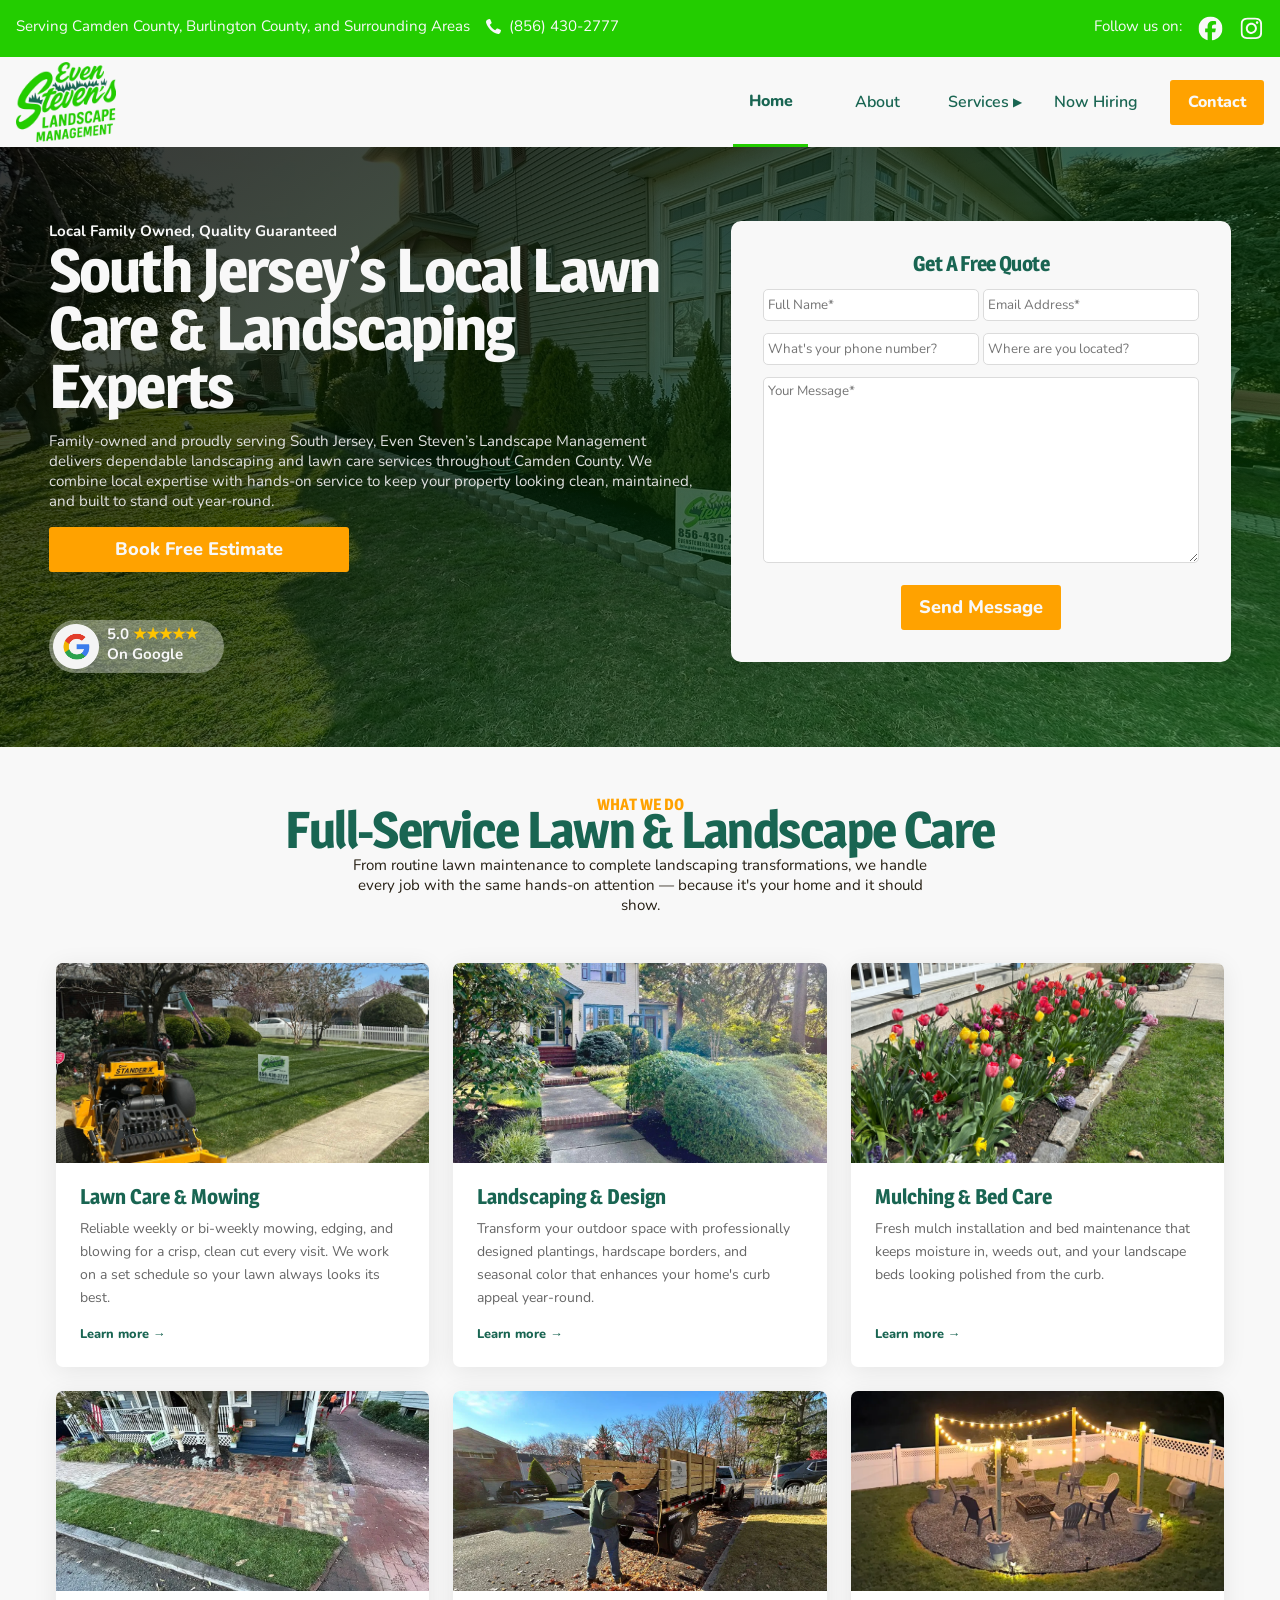
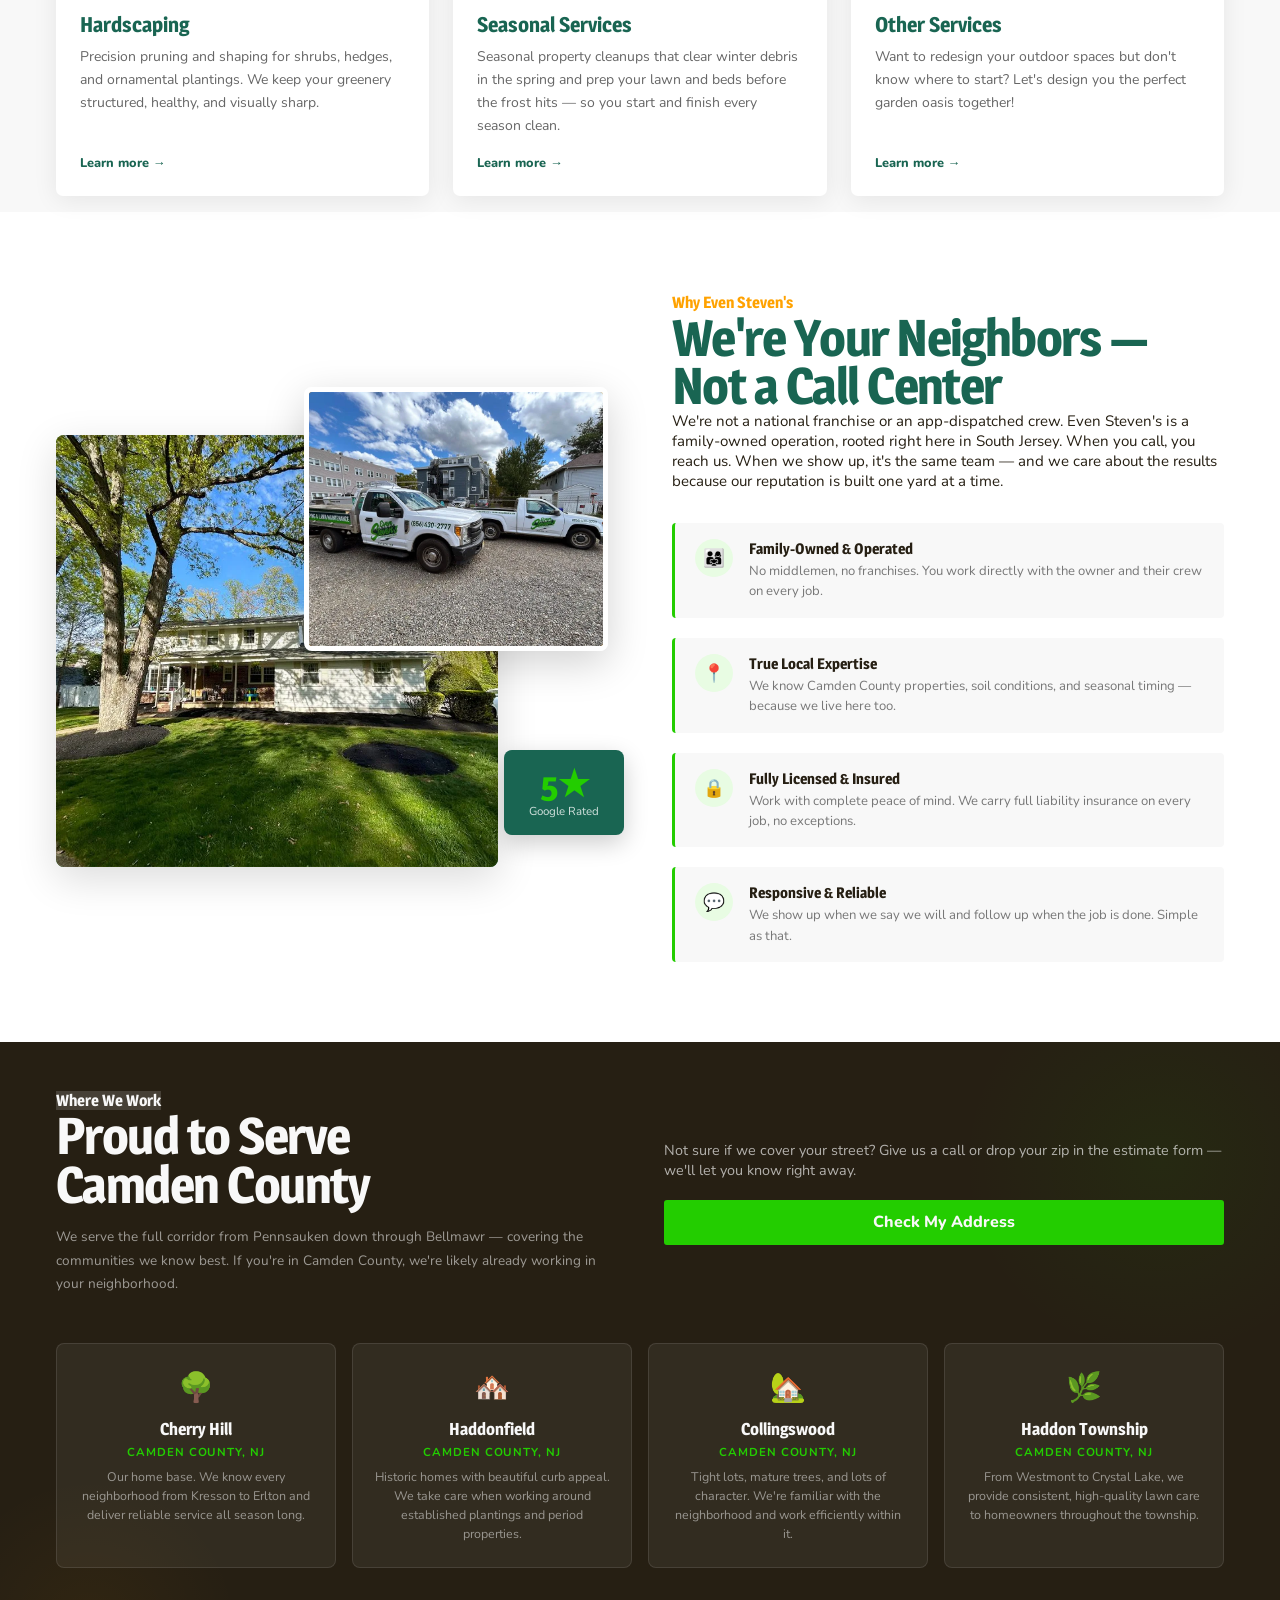
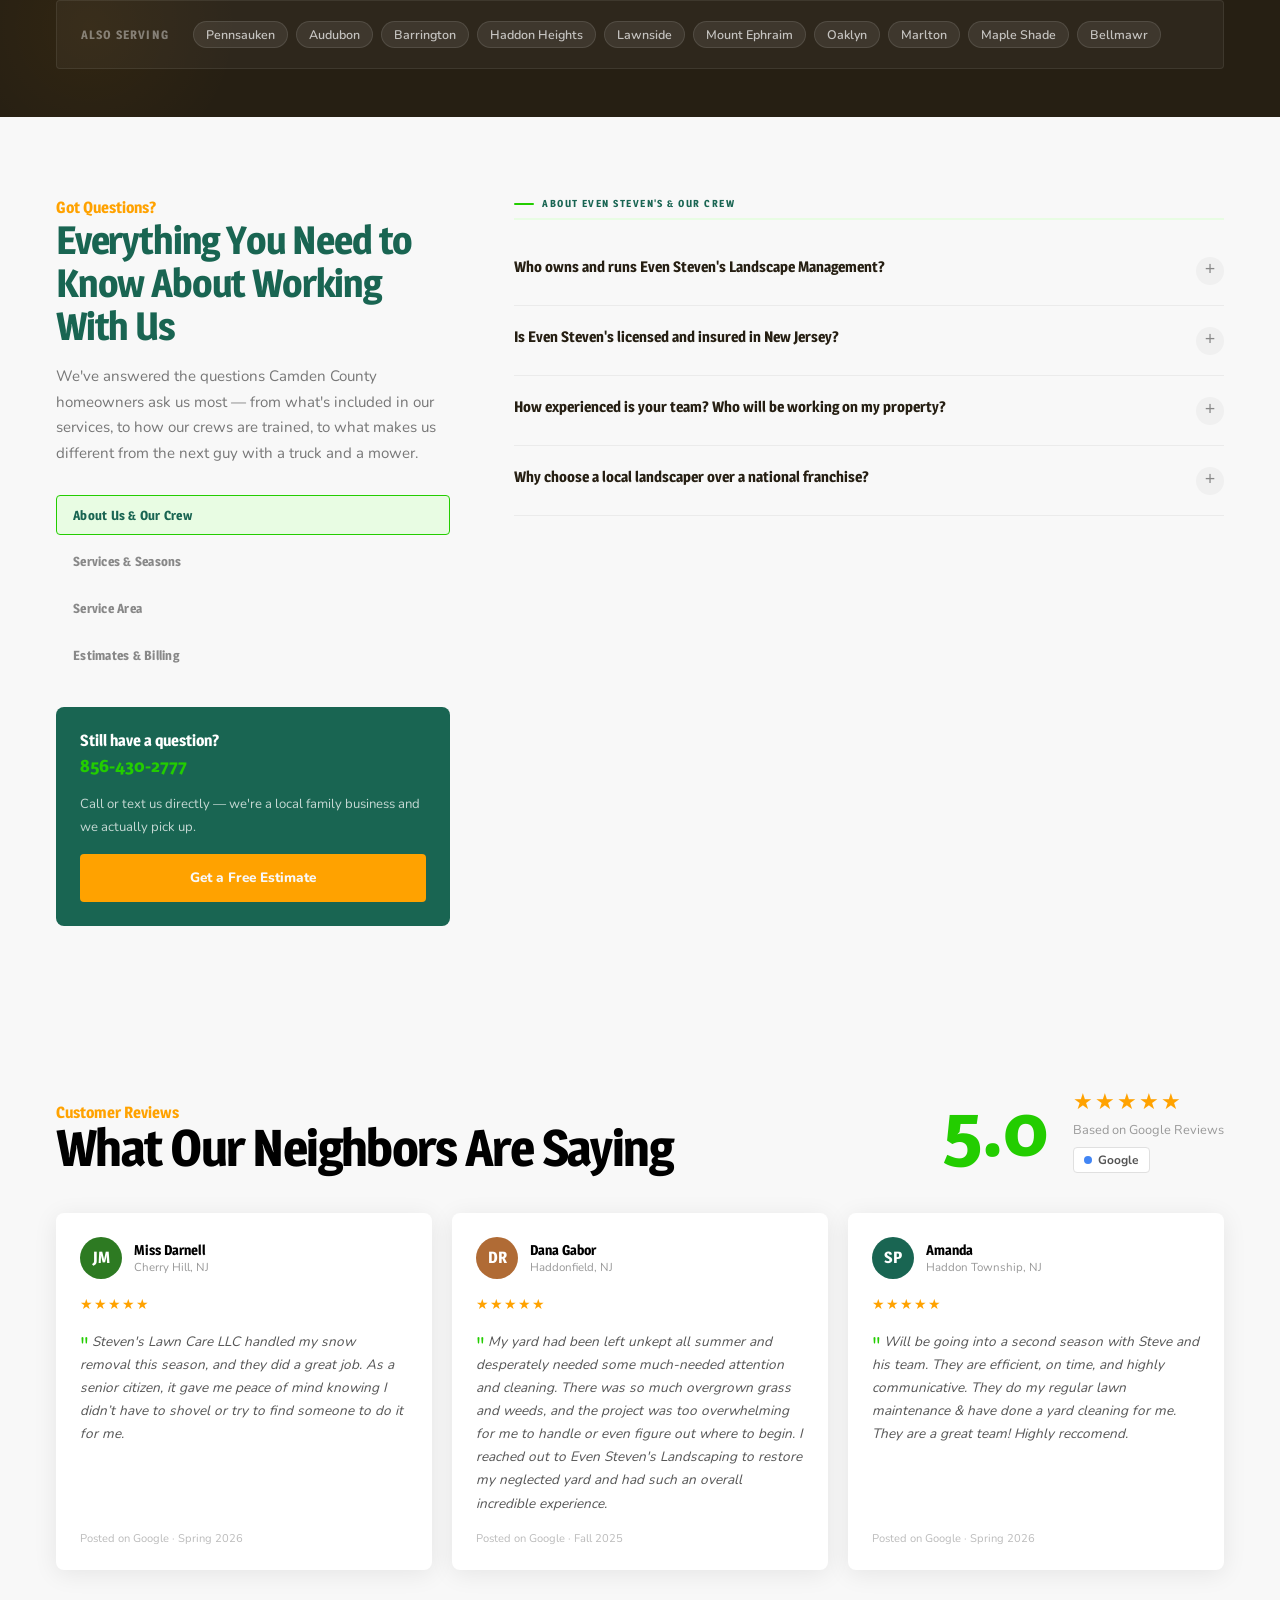
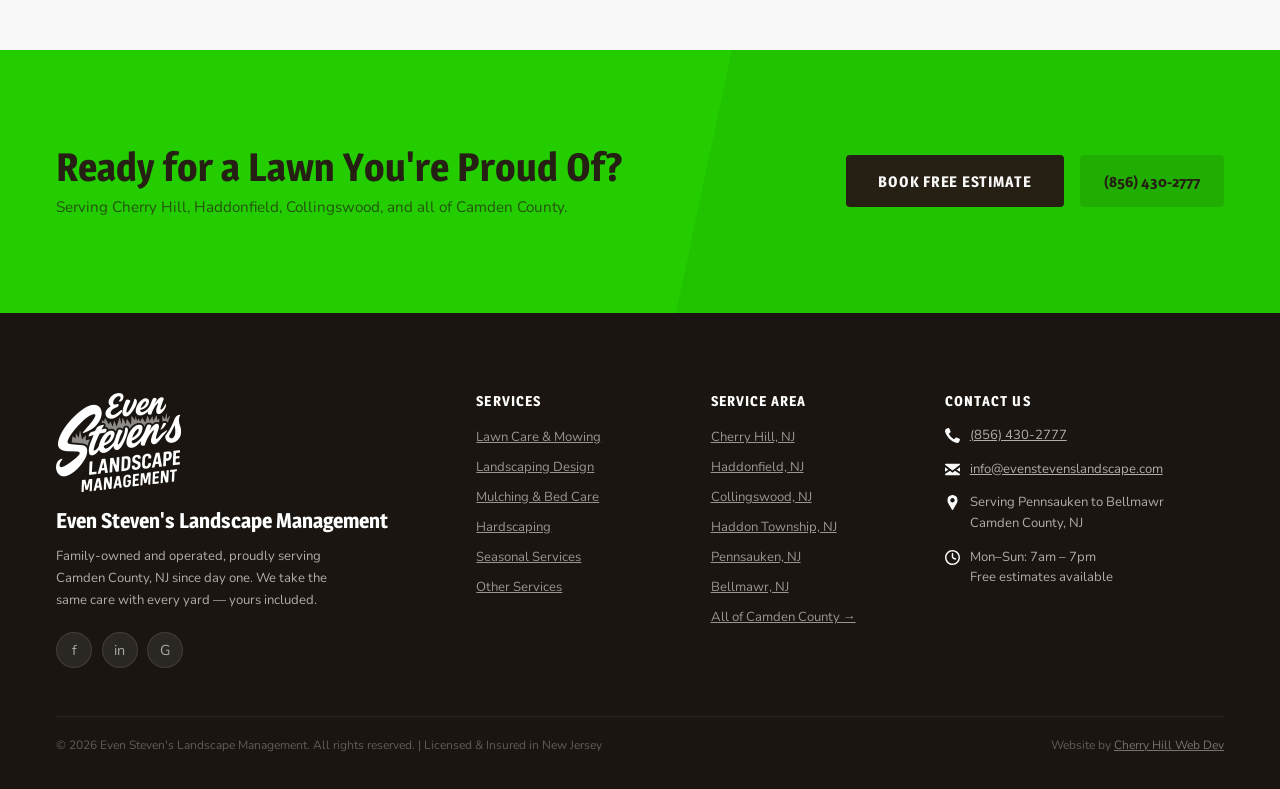
==== index.html @ 78a3c965 "first commit" ====
<!DOCTYPE html>
<html lang="en">
<head>
    <meta charset="UTF-8">
    <meta name="viewport" content="width=device-width, initial-scale=1.0">
    <meta name="description" content="">
    <meta name="keywords" content="">
    <meta name="robots" content="index, follow">
    <link rel="preload" href="/fonts/Magra-Bold.woff2" as="font" type="font/woff2" crossorigin="anonymous">
    <link rel="preload" href="/fonts/Nunito-VariableFont_wght.woff2" as="font" type="font/woff2" crossorigin="anonymous">
    <link rel="stylesheet" href="/css/main.css">
    <link rel="stylesheet" href="/css/local.css">
    <link rel="icon" type="image/svg+xml" href="">
    <link rel="canonical" href="">

    <link rel="preload"
      as="image"
      href="/img/index/hero-img.webp"
      imagesrcset="/img/index/hero-img-330.webp 550w, /img/index/hero-img.webp 1000w"
      imagesizes="(max-width: 550px) 550px, 1000px"
      fetchpriority="high">

    <meta property="og:title" content="">
    <meta property="og:description" content="">
    <meta property="og:image" content="">
    <meta property="og:url" content="">
    <meta property="og:type" content="website">
    <meta property="og:site_name" content="">

    <title></title>
</head>
    <body>
        <header>
            <div class="header-top flex between">
                <div class="flex gap-1rm">
                    <p class="white-font">Serving Camden County, Burlington County, and Surrounding Areas</p>    
                    <a href="tel:856-430-2777" style="text-decoration: none;"><p class="white-font header-top-phn-holder"><span class='img-wrapper header-top-phn'><img class="header-top-phn" src="/img/icons/phone.svg"></span>(856) 430-2777 </p></a>
                </div>
                
                <div class="socials-holder flex center-justify gap-1rm">
                    <p class="white-font">Follow us on:</p>
                    <div class="img-wrapper header-soc-icon">
                        <a><img src="/img/icons/facebook.svg"></a>
                    </div>
                    <div class="img-wrapper header-soc-icon">
                        <a><img src="/img/icons/instagram.svg"></a>
                    </div>
                </div>
            </div>
            <div class="header">
                <div class="header-left">
                    <div class="img-wrapper logo">
                        <a href="/index.html"><img src="/img/even-stevens-logo-color.webp" alt="Even Steven's Landscape Management Logo" height="" width=""></a>
                    </div>
                </div>
                <div class="header-right flex gap-1rm">
                    <nav class="flex between">
                        <a href="/index.html" class="link large selected" title="Main page">Home</a>
                        <a href="/about.html" class="link large">About</a>
                        <div class="dropdown">
                            <a class="link large">Services</a>
                            <ul class="dropdown-menu">
                                <li><a href="/services/south-jersey-lawncare-mowing.html">Lawn Care & Mowing</a></li>
                                <li><a href="/services/south-jersey-landscaping.html">Landscaping & Design</a></li>
                                <li><a href="/services/south-jersey-mulching.html">Mulching & Bed Care</a></li>
                                <li><a href="/services/south-jersey-hardscaping.html">Hardscaping</a></li>
                                <li><a href="/services/south-jersey-seasonal.html">Seasonal Services</a></li>
                                <li><a href="/services/south-jersey-other-landscaping-services.html">Other Services</a></li>
                            </ul>
                        </div>
                        <a href="/hiring.html" class="link large">Now Hiring</a>
                        <a href="/contact.html" class="header-contact auto-margin large"><span class="h-con-text">Contact</span></a>
                        <button class="hamburger" aria-label="Menu" aria-expanded="false" aria-controls="main-navigation">
                            <span class="hamburger-line"></span>
                            <span class="hamburger-line"></span>
                            <span class="hamburger-line"></span>
                        </button>
                        <div class="mobile-nav">
                            <nav>
                                <ul>
                                    <li>
                                        <a href="/index.html">Home</a>
                                    </li>
                                    <li>
                                        <a href="/about.html">About</a>
                                    </li>
                                    <li class="mobile-dropdown-link">
                                        <a class="mobile-link dropdown-click">Services ▼</a>
                                        <span class="mobile-dropdown">
                                            <ul>
                                                <li>
                                                    <a href="/services/south-jersey-lawncare-mowing.html" class="dropdown-link">Lawn Care & Mowing</a>
                                                </li>
                                                <li>
                                                    <a href="/services/south-jersey-landscaping.html"  class="dropdown-link">Landscaping & Design</a>
                                                </li>
                                                <li>
                                                    <a href="/services/south-jersey-mulching.html"  class="dropdown-link">Mulching & Bed Care</a>
                                                </li>
                                                <li>
                                                    <a href="/services/south-jersey-hardscaping.html"  class="dropdown-link">Hardscaping</a>
                                                </li>
                                                <li>
                                                    <a href="/services/south-jersey-seasonal.html"  class="dropdown-link">Seasonal Services</a>
                                                </li>
                                                <li>
                                                    <a href="/services/south-jersey-other-landscaping-services.html"  class="dropdown-link">Other Services</a>
                                                </li>
                                            </ul>
                                        </span>
                                    </li>
                                    <li>
                                        <a href="/hiring.html">Now Hiring</a>
                                    </li>
                                    <li>
                                        <a href="/contact.html">Contact</a>
                                    </li>
                                </ul>
                            </nav>
                        </div>
                    </nav>
                </div>
            </div>
        </header>
        <main>
            <section>
                <div class="hero">
                    <div class="hero-bg img-wrapper">
                        <picture>
                            <img src="/img/index/IMG_9871.JPEG">
                        </picture>
                    </div>
                    <div class="hero-container grid">
                        <div style="max-width: 650px;">
                            <p class="white-font bold">
                                Local Family Owned, Quality Guaranteed
                            </p>
                            <h1 class="heading hero-heading white-font">
                                South Jersey’s Local Lawn Care & Landscaping Experts
                            </h1>
                            <p class="mg-font mt-md">
                                Family-owned and proudly serving South Jersey, Even Steven’s Landscape Management delivers dependable landscaping and lawn care services throughout Camden County. We combine local expertise with hands-on service to keep your property looking clean, maintained, and built to stand out year-round.
                            </p>
                            <a href="contact.html" class="header-contact med-scale mt-md" style="max-width: 300px;"><span class="h-con-text">Book Free Estimate</span></a>
                            <div class="google-chip grid">
                                <div class="g-chip-img img-wrapper">
                                    <img src="/img/icons/google.png">
                                </div>
                                <div class="g-chip-text">
                                    
                                    <p class="white-font bold">5.0 <span style="color:rgb(255, 196, 0)"> ★★★★★</span></p>
                                    <p class="white-font bold">On Google</p>
                                </div>
                            </div>
                        </div>
                        <div class="hero-right">
                            <div class="contact-form-container" id="contact">
                                <div class="contact-container">
                                    <div class="email-form" id="email-form">
                                        <p class="heading heading-small centered green-font mb-md">Get A Free Quote</p>
                                        <form action="https://formsubmit.co/matt@cherryhillwebdev.com" method="POST">
                                            <div class="form-group">
                                                <div class="form-row">
                                                    <input type="hidden" name="_subject" id="_subject" value="" />
                                                    <input type="text" name="name" id="name" placeholder="Full Name*" required>
                                                    <input type="email" name="email" id="email" placeholder="Email Address*" required>
                                                    <input type="text" name="phone-number" id="phone-number" placeholder="What's your phone number?">
                                                    <input type="text" name="location" id="location" placeholder="Where are you located?">  
                                                </div>
                                                
                                                <div class="email-body">
                                                    <textarea placeholder="Your Message*" name="message" rows="10" required></textarea>
                                                </div>
                                            </div>
                                            <button class="submit-btn header-contact auto-margin med-scale mt-md" type="submit" onclick="submitEmail()"><span class="h-con-text">Send Message</span></button>
                                        </form>
                                    </div>
                                </div>
                            </div>
                        </div>
                    </div>
                </div>    
            </section>
            <section class="services-section" id="services">
                <div class="content-container">
                <div class="section-header centered">
                    <span class="section-label">WHAT WE DO</span>
                    <h2 class="heading centered green-font">Full-Service Lawn &amp; Landscape Care</h2>
                    <div class="leaf-divider centered"></div>
                    <p class="section-body auto-margin dg-font" style="max-width:580px;">
                    From routine lawn maintenance to complete landscaping transformations,
                    we handle every job with the same hands-on attention — because it's your home and it should show.
                    </p>
                </div>

                <div class="services-grid">

                    <div class="service-card">
                    <div class="service-card-img img-wrapper">
                        <img src="/img/index/service-cards/mowing.JPEG">
                    </div>
                    <div class="service-card-body">
                        <h3 class="green-font">Lawn Care &amp; Mowing</h3>
                        <p>Reliable weekly or bi-weekly mowing, edging, and blowing for a crisp, clean cut every visit. We work on a set schedule so your lawn always looks its best.</p>
                        <a style="text-decoration: none;" href="/services/south-jersey-lawncare-mowing.html"><span class="svc-learn green-font">Learn more →</span></a>
                    </div>
                    </div>

                    <div class="service-card">
                    <div class="service-card-img img-wrapper">
                        <img src='/img/index/service-cards/design.webp'>
                    </div>
                    <div class="service-card-body">
                        <h3 class="green-font">Landscaping &amp; Design</h3>
                        <p>Transform your outdoor space with professionally designed plantings, hardscape borders, and seasonal color that enhances your home's curb appeal year-round.</p>
                        <span class="svc-learn green-font">Learn more →</span>
                    </div>
                    </div>

                    <div class="service-card">
                    <div class="service-card-img img-wrapper">
                        <img src='/img/index/service-cards/mulch.JPEG'>
                    </div>
                    <div class="service-card-body">
                        <h3 class="green-font">Mulching &amp; Bed Care</h3>
                        <p>Fresh mulch installation and bed maintenance that keeps moisture in, weeds out, and your landscape beds looking polished from the curb.</p>
                        <span class="svc-learn green-font">Learn more →</span>
                    </div>
                    </div>

                    <div class="service-card">
                    <div class="service-card-img img-wrapper">
                        <img src='/img/index/service-cards/hardscaping.webp'>
                    </div>
                    <div class="service-card-body">
                        <h3 class="green-font">Hardscaping</h3>
                        <p>Precision pruning and shaping for shrubs, hedges, and ornamental plantings. We keep your greenery structured, healthy, and visually sharp.</p>
                        <span class="svc-learn green-font">Learn more →</span>
                    </div>
                    </div>

                    <div class="service-card">
                    <div class="service-card-img img-wrapper">
                        <img src='/img/index/service-cards/seasonal.webp'>
                    </div>
                    <div class="service-card-body">
                        <h3 class="green-font">Seasonal Services</h3>
                        <p>Seasonal property cleanups that clear winter debris in the spring and prep your lawn and beds before the frost hits — so you start and finish every season clean.</p>
                        <span class="svc-learn green-font">Learn more →</span>
                    </div>
                    </div>

                    <div class="service-card">
                    <div class="service-card-img img-wrapper">
                        <img src='/img/index/service-cards/other.webp'>
                    </div>
                    <div class="service-card-body">
                        <h3 class="green-font">Other Services</h3>
                        <p>Want to redesign your outdoor spaces but don't know where to start? Let's design you the perfect garden oasis together!</p>
                        <span class="svc-learn green-font">Learn more →</span>
                    </div>
                    </div>

                </div>
                </div>
            </section>
            <section class="why-section" id="why-us">
                <div class="content-container">
                <div class="why-grid">

                    <!-- Image stack -->
                    <div class="why-img-stack">
                    <div class="why-img-main img-wrapper">
                        <img src="/img/index/why-2.webp">
                    </div>
                    <div class="why-img-accent img-wrapper">
                        <img src="/img/index/why-1.webp">
                    </div>
                    <div class="why-badge">
                        <div class="badge-num">5★</div>
                        <div class="badge-label">Google Rated</div>
                    </div>
                    </div>

                    <!-- Text -->
                    <div class="why-right">
                    <span class="section-label">Why Even Steven's</span>
                    <h2 class="heading green-font">We're Your Neighbors —<br/>Not a Call Center</h2>
                    <div class="leaf-divider"></div>
                    <p class="section-body dg-font">
                        We're not a national franchise or an app-dispatched crew. Even Steven's is a
                        family-owned operation, rooted right here in South Jersey. When you call, you reach
                        us. When we show up, it's the same team — and we care about the results because
                        our reputation is built one yard at a time.
                    </p>

                    <div class="why-pillars">
                        <div class="why-pillar">
                        <div class="why-pillar-icon">👨‍👩‍👧</div>
                        <div class="why-pillar-text">
                            <h4>Family-Owned &amp; Operated</h4>
                            <p>No middlemen, no franchises. You work directly with the owner and their crew on every job.</p>
                        </div>
                        </div>
                        <div class="why-pillar">
                        <div class="why-pillar-icon">📍</div>
                        <div class="why-pillar-text">
                            <h4>True Local Expertise</h4>
                            <p>We know Camden County properties, soil conditions, and seasonal timing — because we live here too.</p>
                        </div>
                        </div>
                        <div class="why-pillar">
                        <div class="why-pillar-icon">🔒</div>
                        <div class="why-pillar-text">
                            <h4>Fully Licensed &amp; Insured</h4>
                            <p>Work with complete peace of mind. We carry full liability insurance on every job, no exceptions.</p>
                        </div>
                        </div>
                        <div class="why-pillar">
                        <div class="why-pillar-icon">💬</div>
                        <div class="why-pillar-text">
                            <h4>Responsive &amp; Reliable</h4>
                            <p>We show up when we say we will and follow up when the job is done. Simple as that.</p>
                        </div>
                        </div>
                    </div>
                    </div>

                </div>
                </div>
            </section>
            <section class="area-section" id="areas">
                <div class="content-container area-inner">

                <div class="area-intro">
                    <div>
                    <span class="section-label light">Where We Work</span>
                    <h2 class="heading white-font">Proud to Serve<br />Camden County</h2>
                    <div class="leaf-divider"></div>
                    <p class="area-tagline">
                        We serve the full corridor from Pennsauken down through Bellmawr — covering
                        the communities we know best. If you're in Camden County, we're likely already
                        working in your neighborhood.
                    </p>
                    </div>
                    <div class="area-cta-blurb">
                    <p>Not sure if we cover your street? Give us a call or drop your zip in the estimate form — we'll let you know right away.</p>
                    <a href="/contact.html" class="header-contact green"><span class="h-con-text">Check My Address</span></a>
                    </div>
                </div>

                <!-- 4 target towns -->
                <div class="towns-featured">

                    <div class="town-card">
                    <div class="town-icon">🌳</div>
                    <div class="town-name">Cherry Hill</div>
                    <div class="town-county">Camden County, NJ</div>
                    <p class="town-desc">Our home base. We know every neighborhood from Kresson to Erlton and deliver reliable service all season long.</p>
                    </div>

                    <div class="town-card">
                    <div class="town-icon">🏘️</div>
                    <div class="town-name">Haddonfield</div>
                    <div class="town-county">Camden County, NJ</div>
                    <p class="town-desc">Historic homes with beautiful curb appeal. We take care when working around established plantings and period properties.</p>
                    </div>

                    <div class="town-card">
                    <div class="town-icon">🏡</div>
                    <div class="town-name">Collingswood</div>
                    <div class="town-county">Camden County, NJ</div>
                    <p class="town-desc">Tight lots, mature trees, and lots of character. We're familiar with the neighborhood and work efficiently within it.</p>
                    </div>

                    <div class="town-card">
                    <div class="town-icon">🌿</div>
                    <div class="town-name">Haddon Township</div>
                    <div class="town-county">Camden County, NJ</div>
                    <p class="town-desc">From Westmont to Crystal Lake, we provide consistent, high-quality lawn care to homeowners throughout the township.</p>
                    </div>

                </div>

                <!-- Also serve -->
                <div class="area-also">
                    <span class="also-label">Also Serving</span>
                    <div class="also-towns">
                    <span class="also-tag">Pennsauken</span>
                    <span class="also-tag">Audubon</span>
                    <span class="also-tag">Barrington</span>
                    <span class="also-tag">Haddon Heights</span>
                    <span class="also-tag">Lawnside</span>
                    <span class="also-tag">Mount Ephraim</span>
                    <span class="also-tag">Oaklyn</span>
                    <span class="also-tag">Marlton</span>
                    <span class="also-tag">Maple Shade</span>
                    <span class="also-tag">Bellmawr</span>
                    </div>
                </div>

                </div>
            </section>
            <section class="faq-section" id="faq">
                <div class="content-container">
                    <div class="faq-layout">
                
                    <!-- ── LEFT SIDEBAR ── -->
                    <div class="faq-sidebar">
                        <span class="section-label">Got Questions?</span>
                        <h2 class="heading heading-medium green-font">Everything You Need to Know About Working With Us</h2>
                        <div class="leaf-divider"></div>
                        <p>
                        We've answered the questions Camden County homeowners ask us most —
                        from what's included in our services, to how our crews are trained, to
                        what makes us different from the next guy with a truck and a mower.
                        </p>
                
                        <!-- Category tabs -->
                        <div class="faq-tabs" role="tablist">
                        <button class="faq-tab active" data-group="about" role="tab" aria-selected="true">
                            About Us &amp; Our Crew
                        </button>
                        <button class="faq-tab" data-group="services" role="tab" aria-selected="false">
                            Services &amp; Seasons
                        </button>
                        <button class="faq-tab" data-group="area" role="tab" aria-selected="false">
                            Service Area
                        </button>
                        <button class="faq-tab" data-group="billing" role="tab" aria-selected="false">
                            Estimates &amp; Billing
                        </button>
                        </div>
                
                        <!-- Sidebar contact card -->
                        <div class="faq-cta-card">
                        <div class="faq-cta-name">Still have a question?</div>
                        <a class="faq-cta-phone" href="tel:8564302777">856-430-2777</a>
                        <p>Call or text us directly — we're a local family business and we actually pick up.</p>
                        <a href="/contact.html" class="cta-btn">Get a Free Estimate</a>
                        </div>
                    </div>
                
                    <!-- ── RIGHT ACCORDION PANELS ── -->
                    <div class="faq-panels">
                
                        <!-- GROUP: About Us -->
                        <div class="faq-group active" id="faq-about">
                        <div class="faq-group-title">About Even Steven's &amp; Our Crew</div>
                
                        <div class="faq-item">
                            <button class="faq-question">
                            Who owns and runs Even Steven's Landscape Management?
                            <span class="faq-toggle">+</span>
                            </button>
                            <div class="faq-answer">
                            <div class="faq-answer-inner">
                                Even Steven's is a <strong>family-owned and operated business</strong> based right here in South Jersey. 
                                The owner is hands-on and personally involved in the work — you're not dealing with a franchise 
                                or a corporate dispatch center. When you hire us, you're working directly with the people who 
                                built this business from the ground up and who stand behind every job we complete.
                                <div class="faq-callout">🏡 We live in Camden County. We're not just passing through — these are our neighborhoods too.</div>
                            </div>
                            </div>
                        </div>
                
                        <div class="faq-item">
                            <button class="faq-question">
                            Is Even Steven's licensed and insured in New Jersey?
                            <span class="faq-toggle">+</span>
                            </button>
                            <div class="faq-answer">
                            <div class="faq-answer-inner">
                                Yes — we are <strong>fully licensed and carry liability insurance</strong> on every job we perform. 
                                This protects you, your property, and our crew. Before hiring any landscaping company in NJ, 
                                always ask for proof of insurance. We're happy to provide ours before work begins, no questions asked.
                                <div class="faq-callout">✅ Licensed &amp; insured in New Jersey. Proof available on request.</div>
                            </div>
                            </div>
                        </div>
                
                        <div class="faq-item">
                            <button class="faq-question">
                            How experienced is your team? Who will be working on my property?
                            <span class="faq-toggle">+</span>
                            </button>
                            <div class="faq-answer">
                            <div class="faq-answer-inner">
                                Our crew has years of hands-on experience with residential landscaping and lawn care across 
                                Camden County. We don't rotate random workers through your property — you'll see familiar faces 
                                on a consistent schedule. Our team is trained in proper mowing techniques, safe pruning practices, 
                                and careful mulch and planting installation. <strong>We treat your property the way we'd want 
                                someone treating ours.</strong>
                            </div>
                            </div>
                        </div>
                
                        <div class="faq-item">
                            <button class="faq-question">
                            Why choose a local landscaper over a national franchise?
                            <span class="faq-toggle">+</span>
                            </button>
                            <div class="faq-answer">
                            <div class="faq-answer-inner">
                                Local landscapers know the soil, the climate patterns, and the specific conditions of South Jersey 
                                properties in ways that national operators simply don't. We know which grasses thrive in Camden County, 
                                when your spring cleanup window actually opens (not what a corporate calendar says), and how to 
                                work with mature trees and tight lot layouts common to towns like Haddonfield, Collingswood, 
                                and Cherry Hill. Plus — if something isn't right, you call us directly. No 1-800 number, no ticket system.
                            </div>
                            </div>
                        </div>
                
                        </div><!-- /about -->
                
                
                        <!-- GROUP: Services -->
                        <div class="faq-group" id="faq-services">
                        <div class="faq-group-title">Services &amp; Seasonal Schedule</div>
                
                        <div class="faq-item">
                            <button class="faq-question">
                            What lawn and landscaping services does Even Steven's provide?
                            <span class="faq-toggle">+</span>
                            </button>
                            <div class="faq-answer">
                            <div class="faq-answer-inner">
                                We offer a full range of residential lawn care and landscaping services, including:
                                <br/><br/>
                                <strong>Routine Maintenance:</strong> Lawn mowing &amp; edging, shrub and hedge trimming, 
                                lawn aeration, and overseeding.<br/><br/>
                                <strong>Seasonal Services:</strong> Spring cleanup, fall cleanup, leaf removal, 
                                and mulch application and bed care.<br/><br/>
                                <strong>Landscaping:</strong> New planting, landscape bed installation and renovation, 
                                and property-wide design consultations.<br/><br/>
                                <strong>Additional Services:</strong> Gutter cleaning and other property maintenance tasks.
                                <div class="faq-callout">💬 Not sure what you need? We'll walk your property and recommend the right combination of services for free.</div>
                            </div>
                            </div>
                        </div>
                
                        <div class="faq-item">
                            <button class="faq-question">
                            When does lawn mowing season start and end in South Jersey?
                            <span class="faq-toggle">+</span>
                            </button>
                            <div class="faq-answer">
                            <div class="faq-answer-inner">
                                In South Jersey, <strong>lawn mowing typically runs from late March through late October</strong> — 
                                though the exact start depends on when your grass breaks dormancy that year. We monitor conditions 
                                locally rather than following a fixed calendar date. After mowing season, we continue operating 
                                year-round with fall cleanup, leaf removal, and winter property services so your property stays 
                                maintained through every season.
                            </div>
                            </div>
                        </div>
                
                        <div class="faq-item">
                            <button class="faq-question">
                            What's included in a spring or fall cleanup?
                            <span class="faq-toggle">+</span>
                            </button>
                            <div class="faq-answer">
                            <div class="faq-answer-inner">
                                Our <strong>spring cleanup</strong> typically includes removing winter debris, clearing 
                                dead plant material from beds, edging borders, and preparing your lawn and landscape for 
                                the growing season. Our <strong>fall cleanup</strong> covers leaf removal, cutting back 
                                spent perennials, clearing beds, and getting your property neat and protected before 
                                winter sets in. The exact scope is tailored to your property — we'll assess what's needed 
                                during your free estimate visit.
                            </div>
                            </div>
                        </div>
                
                        <div class="faq-item">
                            <button class="faq-question">
                            Do you offer one-time services or only recurring contracts?
                            <span class="faq-toggle">+</span>
                            </button>
                            <div class="faq-answer">
                            <div class="faq-answer-inner">
                                We offer <strong>both</strong>. Many of our clients are on weekly or bi-weekly recurring 
                                maintenance schedules, but we also take on one-time cleanups, mulch installs, and seasonal 
                                projects. If you're not sure what commitment makes sense for your property, we'll help you 
                                figure that out during your estimate — there's no pressure to sign up for more than you need.
                            </div>
                            </div>
                        </div>
                
                        </div><!-- /services -->
                
                
                        <!-- GROUP: Service Area -->
                        <div class="faq-group" id="faq-area">
                        <div class="faq-group-title">Where We Work in Camden County</div>
                
                        <div class="faq-item">
                            <button class="faq-question">
                            What towns does Even Steven's serve in South Jersey?
                            <span class="faq-toggle">+</span>
                            </button>
                            <div class="faq-answer">
                            <div class="faq-answer-inner">
                                We serve the full residential corridor across <strong>Camden County, NJ</strong> — 
                                from Pennsauken in the north down through Bellmawr in the south. Our most active 
                                service areas include:
                                <br/><br/>
                                <strong>Cherry Hill · Haddonfield · Collingswood · Haddon Township · 
                                Audubon · Barrington · Haddon Heights · Lawnside · Mount Ephraim · 
                                Oaklyn · Stratford · Pennsauken · Bellmawr</strong>
                                <br/><br/>
                                If your town isn't listed, <a href="tel:8564302777">give us a call</a> — 
                                we may still be able to help depending on your location.
                                <div class="faq-callout">📍 Not sure if you're in our range? Text us your zip code at 856-430-2777.</div>
                            </div>
                            </div>
                        </div>
                
                        <div class="faq-item">
                            <button class="faq-question">
                            Do you have experience with the specific property types in Cherry Hill and Haddonfield?
                            <span class="faq-toggle">+</span>
                            </button>
                            <div class="faq-answer">
                            <div class="faq-answer-inner">
                                Yes — and it matters more than most people realize. Cherry Hill properties tend to be 
                                larger suburban lots with established trees and mixed turf conditions. Haddonfield has 
                                many <strong>historic homes with mature plantings, tight streetside landscapes, and 
                                ornamental beds</strong> that require careful, experienced hands. Collingswood and 
                                Haddon Township feature a mix of smaller lots and character homes where precision 
                                edging and clean presentation make a real difference. We've worked extensively across 
                                all of these areas and adjust our approach accordingly.
                            </div>
                            </div>
                        </div>
                
                        <div class="faq-item">
                            <button class="faq-question">
                            Are you familiar with Camden County soil conditions and growing seasons?
                            <span class="faq-toggle">+</span>
                            </button>
                            <div class="faq-answer">
                            <div class="faq-answer-inner">
                                Absolutely. South Jersey sits in <strong>USDA Hardiness Zone 7b</strong>, with sandy, 
                                well-draining soils that are common throughout Camden County. This means specific 
                                fertilization timing, aeration schedules, and overseeding windows that differ from 
                                northern NJ or the Delaware Valley. We work with these conditions every season — 
                                not from a manual, but from experience on actual properties in your area.
                            </div>
                            </div>
                        </div>
                
                        </div><!-- /area -->
                
                
                        <!-- GROUP: Billing -->
                        <div class="faq-group" id="faq-billing">
                        <div class="faq-group-title">Estimates, Pricing &amp; Billing</div>
                
                        <div class="faq-item">
                            <button class="faq-question">
                            How does the free estimate process work?
                            <span class="faq-toggle">+</span>
                            </button>
                            <div class="faq-answer">
                            <div class="faq-answer-inner">
                                Getting an estimate from us is simple and pressure-free. You can <a href="#contact">fill out 
                                the form on this page</a>, call us at <a href="tel:8564302777">856-430-2777</a>, or send 
                                an email to <a href="mailto:info@evenstevenslandscaping.com">info@evenstevenslandscaping.com</a>. 
                                We'll schedule a visit to walk your property, understand exactly what you need, and follow up 
                                with a <strong>written proposal sent to your email</strong> — typically within the same week. 
                                No hard sell, no obligation.
                                <div class="faq-callout">📋 Proposals and service agreements are sent via email. Make sure your address is current when you reach out.</div>
                            </div>
                            </div>
                        </div>
                
                        <div class="faq-item">
                            <button class="faq-question">
                            What payment methods do you accept?
                            <span class="faq-toggle">+</span>
                            </button>
                            <div class="faq-answer">
                            <div class="faq-answer-inner">
                                We accept <strong>credit cards, checks, and electronic payments</strong>. Full payment 
                                details and billing terms are outlined in your service agreement before any work begins, 
                                so there are no surprises. If you have questions about payment options, just ask when 
                                we're putting your proposal together.
                            </div>
                            </div>
                        </div>
                
                        <div class="faq-item">
                            <button class="faq-question">
                            How do I get in touch if I have a question about my invoice or service?
                            <span class="faq-toggle">+</span>
                            </button>
                            <div class="faq-answer">
                            <div class="faq-answer-inner">
                                The fastest way to reach us is by <strong>phone or text at 
                                <a href="tel:8564302777">856-430-2777</a></strong>. You can also email us at 
                                <a href="mailto:info@evenstevenslandscaping.com">info@evenstevenslandscaping.com</a>. 
                                Because we're a small local operation, we're responsive — you're not going into a ticket 
                                queue or waiting on a call center. Most questions get answered same day.
                            </div>
                            </div>
                        </div>
                
                        <div class="faq-item">
                            <button class="faq-question">
                            How can I leave a review or share feedback about your service?
                            <span class="faq-toggle">+</span>
                            </button>
                            <div class="faq-answer">
                            <div class="faq-answer-inner">
                                We genuinely appreciate feedback — it's how a small local business grows. If you've 
                                worked with us and had a great experience, <strong>leaving us a Google review</strong> 
                                is the most helpful thing you can do. It helps other Camden County homeowners find us 
                                and helps us maintain the reputation we've built. If something wasn't right, please 
                                reach out to us directly at <a href="mailto:info@evenstevenslandscaping.com">info@evenstevenslandscaping.com</a> 
                                — we want the chance to make it right.
                            </div>
                            </div>
                        </div>
                
                        </div><!-- /billing -->
                
                    </div><!-- /faq-panels -->
                    </div><!-- /faq-layout -->
                </div><!-- /content-container -->
            </section>
            <section class="reviews-section" id="reviews">
                <div class="content-container">
                <div class="reviews-top">
                    <div>
                    <span class="section-label">Customer Reviews</span>
                    <h2 class="heading">What Our Neighbors Are Saying</h2>
                    <div class="leaf-divider"></div>
                    </div>
                    <div class="review-score-block">
                    <div class="review-big-num">5.0</div>
                    <div>
                        <div class="review-stars">★★★★★</div>
                        <div class="review-count">Based on Google Reviews</div>
                        <div class="review-platform">
                        <div class="g-badge"><span class="g-dot"></span> Google</div>
                        </div>
                    </div>
                    </div>
                </div>

                <div class="reviews-grid">

                    <div class="review-card">
                    <div class="review-card-top">
                        <div class="reviewer-avatar" style="background:#2d7a22;">JM</div>
                        <div class="reviewer-info">
                        <div class="reviewer-name">Miss Darnell</div>
                        <div class="reviewer-town">Cherry Hill, NJ</div>
                        </div>
                    </div>
                    <div class="review-card-stars">★★★★★</div>
                    <p class="review-card-text">Steven's Lawn Care LLC handled my snow removal this season, and they did a great job. As a senior citizen, it gave me peace of mind knowing I didn’t have to shovel or try to find someone to do it for me.</p>
                    <div class="review-card-meta">Posted on Google · Spring 2026</div>
                    </div>

                    <div class="review-card">
                    <div class="review-card-top">
                        <div class="reviewer-avatar" style="background:#b06b35;">DR</div>
                        <div class="reviewer-info">
                        <div class="reviewer-name">Dana Gabor</div>
                        <div class="reviewer-town">Haddonfield, NJ</div>
                        </div>
                    </div>
                    <div class="review-card-stars">★★★★★</div>
                    <p class="review-card-text">My yard had been left unkept all summer and desperately needed some much-needed attention and cleaning. There was so much overgrown grass and weeds, and the project was too overwhelming for me to handle or even figure out where to begin. I reached out to Even Steven's Landscaping to restore my neglected yard and had such an overall incredible experience.</p>
                    <div class="review-card-meta">Posted on Google · Fall 2025</div>
                    </div>

                    <div class="review-card">
                    <div class="review-card-top">
                        <div class="reviewer-avatar" style="background:#196552;">SP</div>
                        <div class="reviewer-info">
                        <div class="reviewer-name">Amanda</div>
                        <div class="reviewer-town">Haddon Township, NJ</div>
                        </div>
                    </div>
                    <div class="review-card-stars">★★★★★</div>
                    <p class="review-card-text">Will be going into a second season with Steve and his team. They are efficient, on time, and highly communicative. They do my regular lawn maintenance & have done a yard cleaning for me. They are a great team! Highly reccomend.</p>
                    <div class="review-card-meta">Posted on Google · Spring 2026</div>
                    </div>

                </div>
                </div>
            </section>


            <!-- ═══════════════════════════════════════
                CTA BANNER
            ═══════════════════════════════════════ -->
            <section class="cta-banner">
                <div class="content-container">
                <div class="cta-banner-text">
                    <h2>Ready for a Lawn You're Proud Of?</h2>
                    <p>Serving Cherry Hill, Haddonfield, Collingswood, and all of Camden County.</p>
                </div>
                <div class="cta-banner-actions">
                    <a href="/contact.html" class="cta-btn-dark">Book Free Estimate</a>
                    <a href="tel:8564302777 " class="cta-phone-link">(856) 430-2777 </a>
                </div>
                </div>
            </section>
        </main>
        <footer>
            <div class="content-container">
            <div class="footer-grid">
                <div class="footer-brand">
                    <div class="footer-logo img-wrapper" style="max-width: 125px; margin-bottom: 1rem;">
                        <img src="/img/even-stevens-logo-white.webp">
                    </div>
                    <div class="footer-logo-name">Even Steven's Landscape Management</div>
                    <p>Family-owned and operated, proudly serving Camden County, NJ since day one. We take the same care with every yard — yours included.</p>
                    <div class="footer-social">
                        <a href="#" class="soc-btn"  style="text-decoration: none;" aria-label="Facebook">f</a>
                        <a href="#" class="soc-btn" style="text-decoration: none;" aria-label="Instagram">in</a>
                        <a href="#" class="soc-btn" style="text-decoration: none;" aria-label="Google">G</a>
                    </div>
                </div>

                <!-- Services -->
                <div class="footer-col">
                <h4>Services</h4>
                <ul>
                    <li><a href="#">Lawn Care &amp; Mowing</a></li>
                    <li><a href="#">Landscaping Design</a></li>
                    <li><a href="#">Mulching &amp; Bed Care</a></li>
                    <li><a href="#">Hardscaping</a></li>
                    <li><a href="#">Seasonal Services</a></li>
                    <li><a href="#">Other Services</a></li>
                </ul>
                </div>

                <!-- Areas -->
                <div class="footer-col">
                <h4>Service Area</h4>
                <ul>
                    <li><a href="#">Cherry Hill, NJ</a></li>
                    <li><a href="#">Haddonfield, NJ</a></li>
                    <li><a href="#">Collingswood, NJ</a></li>
                    <li><a href="#">Haddon Township, NJ</a></li>
                    <li><a href="#">Pennsauken, NJ</a></li>
                    <li><a href="#">Bellmawr, NJ</a></li>
                    <li><a href="#">All of Camden County →</a></li>
                </ul>
                </div>

                <!-- Contact -->
                <div class="footer-col">
                <h4>Contact Us</h4>
                <div class="footer-contact-item">
                    <span class="img-wrapper" style="margin-top: 3px;"><img src="/img/icons/phone.svg" style="max-width: 15px;"></span>
                    <div class="fc-text"><a href="tel:8564302777">(856) 430-2777 </a></div>
                </div>
                <div class="footer-contact-item">
                    <span class="img-wrapper" style="margin-top: 3px;"><img src="/img/icons/email.svg" style="max-width: 15px;"></span>
                    <div class="fc-text"><a href="mailto:info@evenstevenslandscape.com">info@evenstevenslandscape.com</a></div>
                </div>
                <div class="footer-contact-item">
                    <span class="img-wrapper" style="margin-top: 3px;"><img src="/img/icons/map.svg" style="max-width: 15px;"></span>
                    <div class="fc-text">Serving Pennsauken to Bellmawr<br/>Camden County, NJ</div>
                </div>
                <div class="footer-contact-item">
                    <span class="img-wrapper" style="margin-top: 3px;"><img src="/img/icons/clock.svg" style="max-width: 15px;"></span>
                    <div class="fc-text">Mon–Sun: 7am – 7pm<br/>Free estimates available</div>
                </div>
                </div>

            </div>

            <!-- Bottom bar -->
            <div class="footer-bottom">
                <p>© 2026 Even Steven's Landscape Management. All rights reserved. | Licensed &amp; Insured in New Jersey</p>
                <p>Website by <a href="https://cherryhillwebdev.com">Cherry Hill Web Dev</a></p>
            </div>
            </div>
        </footer>
        <script src="/js/script.js"></script>
        <script src="/js/index.js"></script>
    </body>
</html>
---- css/main.css ----
:root {
    --theme: #23CD00;
    --theme-dg: #196552;
    --off-white: #F8F8F8;
    --cta: #FFA200;
    --text-dg: #261F13;
    --text-mg: #e0e0e0;
    --theme-font: "Magra";
    --body-font: "Nunito";
    --hero-head-size: clamp(3rem, 2.4718rem + 1.6901vw, 4.5rem);
    --heading-font-size: clamp(2.25rem, 1.6338rem + 1.9718vw, 4rem);
    --med-head-size: clamp(1.75rem, 1.3099rem + 1.4085vw, 3rem);
    --small-head-size: clamp(1.125rem, 0.993rem + 0.4225vw, 1.5rem);
    --body-font-size: clamp(0.875rem, 0.831rem + 0.1408vw, 1rem);
    --section-py:       clamp(2rem, 8vw, 4rem);
    --radius-sm:        4px;
    --radius-md:        8px;
    --shadow-card:      0 4px 24px rgba(0,0,0,0.08);
}

* {
    box-sizing: border-box;    
    margin: 0;
    padding: 0;
    font-family: var(--body-font);
}

html, body {
    margin: 0;
    padding: 0;
    overflow-x: hidden;
}

body {
    background-color: var(--off-white);
}

body p {
    font-size: var(--body-font-size);
}

.content-container {
    width: 100%;
    padding: 1rem;
    max-width: 1200px;
    margin: 0 auto;
}

img {
    display: block;
}

.img-wrapper {
    display: block;
    overflow: hidden;
}

.img-wrapper img {
    height: 100%;
    width: 100%;
    object-fit: cover;
    user-select: none;
}
.img-wrapper.contain img {
    object-fit: contain;
}

.flex {
    display: flex;
}

.flex.column {
    flex-direction: column;
}

.flex.center-justify{
    justify-content: center;
}

.flex-center-align {
    align-items: center;
}

.flex.between {
    justify-content: space-between;
}

.gap-1rm {
    gap: 1rem;
}

.grid {
    display: grid;
}

.heading {
    font-family: var(--theme-font);
    font-size: var(--heading-font-size);
    color: var(--theme-blue);
    letter-spacing: -0.03em;
    line-height: 0.95;
    font-weight: 700;
}

.hero-heading {
    font-size: var(--hero-head-size);
    color: var(--theme);
    font-weight: 800;
}

.heading-medium {
    font-size: var(--med-head-size) !important;
    font-family: var(--theme-font);
    font-weight: 700;
}

.heading-small {
    font-size: var(--small-head-size);
    font-family: var(--theme-font);
    font-weight: 600;
}

.centered {
    text-align: center;
}

.auto-margin {
    margin: auto;
}

.mt-sm  { margin-top: 0.5rem; }
.mt-md  { margin-top: 1rem; }
.mt-lg  { margin-top: 2rem; }
.mt-xl  { margin-top: 4rem; }
.mb-sm  { margin-bottom: 0.5rem; }
.mb-md  { margin-bottom: 1rem; }
.mb-lg  { margin-bottom: 1rem; }

.med-scale {
    font-size: clamp(1rem, 0.912rem + 0.2817vw, 1.25rem) !important;
}

.plain-btn {
    text-decoration: none;
}

.semi-bold {
    font-weight: 600;
}

.bold {
    font-weight: 700;
}

.extra-bold {
    font-weight: 800;
}

.white-font {
    color: var(--off-white) !important;
}
.dg-font {
    color: var(--text-dg) !important;
}
.mg-font {
    color: var(--text-mg) !important;
}
.green-font {
    color: var(--theme-dg) !important;
}

 .cta-btn {
      display: inline-flex; align-items: center; justify-content: center; gap: 8px;
      color: var(--off-white); background-color: var(--cta);
      padding: 0 1.5rem; border-radius: var(--radius-sm);
      position: relative; overflow: hidden; transition: all 0.3s ease;
      cursor: pointer; font-weight: 800; font-family: var(--body-font);
      text-decoration: none; height: 48px; font-size: 0.95rem; border: none;
    }
    .cta-btn::before {
      content: ''; position: absolute; top: 0; left: -100%; width: 100%; height: 100%;
      background: linear-gradient(90deg, transparent, rgba(255,255,255,0.3), transparent);
      transition: left 0.5s ease;
    }
    .cta-btn:hover::before { left: 100%; }
    .cta-btn:hover { box-shadow: 0 4px 20px rgba(255, 162, 0, 0.45); }
    .cta-btn-lg { height: 56px; padding: 0 2rem; font-size: 1rem; }
 
    .cta-btn-green {
      display: inline-flex; align-items: center; justify-content: center; gap: 8px;
      color: var(--text-dg); background-color: var(--theme);
      padding: 0 1.75rem; border-radius: var(--radius-sm);
      position: relative; overflow: hidden; transition: background 0.2s;
      cursor: pointer; font-weight: 800; font-family: var(--theme-font);
      text-decoration: none; height: 52px; font-size: 0.95rem;
      text-transform: uppercase; letter-spacing: 0.04em; border: none;
    }
    .cta-btn-green:hover { background: #1db800; }
 
    .outline-btn-dark {
      display: inline-flex; align-items: center; gap: 8px;
      height: 52px; padding: 0 1.75rem;
      background: transparent; color: var(--text-dg);
      font-family: var(--theme-font); font-size: 0.9rem; font-weight: 700;
      text-transform: uppercase; letter-spacing: 0.04em;
      border: 2px solid var(--text-dg); border-radius: var(--radius-sm);
      transition: background 0.2s, color 0.2s;
    }
    .outline-btn-dark:hover { background: var(--text-dg); color: var(--off-white); }

/*-----------------------------*/
/*           HEADER           */
/*-----------------------------*/
header {
    width: 100%;
}

.header-top {
    background-color: #23CD00;
    padding: 1rem;
}

.header-top-phn-holder {
    display: grid;
    grid-template-columns: 15px 1fr;
    gap: 0.5rem;
    place-items: center;
}

.header-top-phn {
    min-width: 15px;
    aspect-ratio: 1 / 1;
    display: grid;
    
}

.header-soc-icon {
    max-width: 25px;
}

.header {
    padding: 0 1rem;
    display: flex;
    justify-content: space-between;
    height: 90px;
}

.header-left {
    height: 100%;
    display: flex;
    justify-content: flex-start;
    align-items: center;
}

.logo {
    max-width: 100px;
}

.header-right {
    height: 100%;
    gap: 2rem;
}

.header-right > nav {
    gap: 2rem;
    align-items: center;
    justify-content: center;
    font-weight: 600;
    color: var(--text-dg);
}

.link {
    text-decoration: none;
    color: var(--theme-dg);
    cursor: pointer;
    transition: font-weight 0.3s;
    display: flex;
    align-items: center;
    height: 100%;
    min-width: 75px;
    justify-content: center;
}

.header-contact {
    color: var(--off-white);
    background-color: var(--cta);
    padding: 0.5rem 1rem;
    border: solid 2px var(--cta);
    border-radius: 3px;
    position: relative;
    overflow: hidden;
    transition: all 0.3s ease;
    cursor: pointer;
    font-weight: 800;
    text-decoration: none;
    height: 45px;
    display: grid;
    place-items: center;
    transition: transform 0.3s ease color 0.3s;
    z-index: 2;
}

.header-contact.green {
    background-color: var(--theme);
    border: solid 2px var(--theme);

    &:hover {
        color: var(--theme)
    }
}

.header-contact:hover {
    color: var(--cta);
}


.h-con-text {
    position: relative;
    z-index: 2;
    transition: transform 0.3s ease;
}

.header-contact::before {
    content: '';
    position: absolute;
    bottom: -100%;
    left: 0;
    width: 100%;
    height: 100%;
    background: var(--off-white);
    z-index: 0;
    transition: bottom 0.315s ease;
}

.header-contact:hover::before {
    bottom: 0;
}

.header-contact:hover .h-con-text {
    transform: rotateX(360deg);
}

/* Wrapper around SERVICES */
.dropdown {
    position: relative;
    display: grid;
    place-items: center;
    height: 90px;
}

/* Submenu hidden by default */
.dropdown-menu {
    position: absolute;
    top: 100%;
    left: 0;
    min-width: 160px;
    background: #ebebeb;
    box-shadow: 5px 5px 10px #4646465b;
    flex-direction: column;
    padding: 0;
    margin: 0;
    list-style: none;
    z-index: 1000;
    color: var(--theme);
    transform: scaleY(0);
    display: flex;
    transition: transform 0.2s ease;
    transform-origin: top;
    z-index: 5;
}

/* Show submenu on hover */
.dropdown:hover .dropdown-menu {
    transform: scaleY(1);
}

.dropdown-menu li a {
    display: block;
    padding: 0.75rem 1rem;
    color: var(--text-dg);
    text-decoration: none;
    white-space: nowrap;
}

.dropdown-menu li a:hover {
    background: #f3f3f3;
}

.dropdown-menu::after {
    position: absolute;
    content: '';
    top: 0;
    left: 0;
    width: 100%;
    height: 3px;
    background-color: var(--theme);
    z-index: 2;
    transform: scaleX(0);
    transition: transform 0.2s ease 0.15s;
    transform-origin: left;
}

/* Optional arrow indicator */
.dropdown > a::after {
    position: relative;
    top: -2px;
    content: " ▶";
    font-size: 0.7rem;
    margin-left: 4px;
    margin-top: 4px;
    display: inline-block;  
    vertical-align: middle;
    transition: transform 0.2s ease;
}

.dropdown:hover > a::after {
    transform: rotate(90deg);
    color: var(--theme-blue);
}

.dropdown:hover .dropdown-menu::after {
    transform: scaleX(1);
}

.selected {
    font-weight: 800;
    border-bottom: solid 3px var(--theme)
}

.hamburger {
    display: none;
    position: relative;
    border-radius: 5px;
    padding: 0.25rem;
    height: 50px;
    width: 50px;
    cursor: pointer;
    align-self: center;
    border: none;
    background: none;
}

.hamburger-line {
    position: absolute;
    left: 50%;
    width: 60%;
    height: 2px;
    background-color: var(--theme-dg);
    transform-origin: center center;
    pointer-events: none;
}

.hamburger-line:nth-child(1) { top: 30%; transform: translateX(-50%); }
.hamburger-line:nth-child(2) { top: 50%; transform: translateX(-50%) translateY(-50%); }
.hamburger-line:nth-child(3) { top: 68%; transform: translateX(-50%); }

.hamburger.active .hamburger-line:nth-child(1) { animation: .5s ease 0.15s forwards burgerTwistA }
.hamburger.active .hamburger-line:nth-child(2) { transition: opacity 0.1s 0.20s ease; opacity: 0% }
.hamburger.active .hamburger-line:nth-child(3) { animation: .5s ease 0.15s forwards burgerTwistB }

.hamburger.inactive .hamburger-line:nth-child(1) { animation: .5s ease backwards burgerUntwistA }
.hamburger.inactive .hamburger-line:nth-child(2) { transition: opacity 0.1s 0.20s ease; opacity: 100% }
.hamburger.inactive .hamburger-line:nth-child(3) { animation: .5s ease backwards burgerUntwistB }

/* Mobile Menu Styles */
.mobile-nav {
    width: 100%;
    z-index: 5;
    background-color: var(--off-white);
    box-shadow: 5px 10px 10px #2929293f;
    border-radius: 0 0 15px 15px;
    opacity: 0;
    visibility: hidden;
    transform: translate(-50%, 100px) scaleY(0);
    transition: opacity 0.15s ease, transform 0.3s ease, width 0.3s ease, visibility 0.3s ease, top 0.3s ease;
    position: fixed;
    top: 0px;
    left: 50%;
    padding: 2rem 0;
    display: flex;
    flex-direction: column;
    align-items: center;
    transform-origin: top;
}

.header.active .mobile-nav {
    opacity: 1;
    visibility: visible;
    transform: translate(-50%, 100px) scaleY(100%);;
}

.mobile-nav ul {
    display: flex;
    flex-direction: column;
    align-items: center;
    list-style: none;
    gap: 1.5rem;
    width: 100vw;
    font-size: 1rem;
    font-weight: 700;
    font-family: var(--body-font);
}

.mobile-nav a {
    text-decoration: none;
    color: var(--theme-dg);
}

.mobile-dropdown-link {
    display: flex;
    flex-direction: column;
    align-items: center;
    position: relative;
}

.mobile-dropdown-link > a {
    cursor: pointer;
}

.mobile-dropdown {
    position: relative;
    top: 100%;
    left: 50%;
    width: 100%;
    transform: translateX(-50%);
    background-color:var(--theme-dg);
    padding: 0rem;
    margin-top: 0rem;
    border-radius: 20px;
    height: 0;
    visibility: hidden;
    opacity: 0;
    transition: opacity 0.3s ease, height 0.3s ease, padding 0.3s ease, margin 0.3s ease;
}

.mobile-dropdown ul {
    gap: 0.75rem;
    visibility: hidden;
}

.mobile-dropdown ul li {
    text-align: center;
}

.dropdown-link {
    color: var(--off-white) !important;
}

.mobile-dropdown.active {
    visibility: visible;
    opacity: 1;
    height: auto;
    padding: 2rem;
    margin-top: 0.5rem;
}

.mobile-dropdown.active ul {
    height: auto;
    visibility: visible;
}


/*------------HERO------------*/

.hero {
    min-height: 600px;
    position: relative;
    display: flex;
    align-items: center;
    justify-content: center;
}

.hero-bg {
    position:absolute;
    top: 0;
    left: 0;
    height: 100%;
    width: 100%;
    z-index: 1;
}

.hero-bg::after {
    position: absolute;
    content: '';
    top: 0;
    left: 0;
    height: 100%;
    width: 100%;
    z-index: 2;
    background: linear-gradient(145deg, #000000c9, #075007a1) ;
}

.hero-bg picture > img {
    object-position: 50% 50%;
}

.hero-container {
    position: relative;
    z-index: 2;
    grid-template-columns: 1fr 500px;
    gap: 2rem;
    padding: 1rem;
}

.contact-form-container {
    margin: auto;
    max-width: 700px;
    background-color: var(--off-white);
    padding: 2rem;
    border-radius: 10px;
    backdrop-filter: blur(5px);
}

.form-row {
    display: grid;
    grid-template-columns: 1fr 1fr;
    gap: 0.75rem 0.25rem;
}

.form-row input {
    height: 2rem;
    outline: none;
    border: 1px solid #dbdbdb;
    border-radius: 5px;
    padding-left: 0.25rem;
}

.email-body textarea {
    width: 100%;
    margin-top: 0.75rem;
    padding-left: 0.25rem;
    padding-top: 0.25rem;
    border-radius: 5px;
    border: 1px solid #dbdbdb;
    outline: none;
}

.form-row input:focus {
    border: 2px solid var(--cta);
}

.email-body textarea:focus {
    border: 2px solid var(--cta);
}

.hero-contact-left {
    position: relative;
}

.google-chip {
    background: #ffffff5d;
    max-width: 175px;
    border-radius: 50px;
    grid-template-columns: 3fr 8fr;
    padding: 0.25rem;
    align-self: end;
    margin-top: 3rem;
}

.g-chip-img {
    height: 100%;
}

.g-chip-text {
    padding-left: 0.5rem;
}

.services-section {
    padding-top: 2rem;
}

.section-label {
    color: var(--cta);
    margin-bottom: -0.5rem;
    font-family: var(--theme-font);
}
    .section-label.light { background: rgba(255,255,255,0.15); color: var(--off-white); }

.section-header {
    display: flex; flex-direction: column;
    margin-bottom: 3rem;
}
.section-header.centered { align-items: center; text-align: center; }

.services-grid {
    display: grid;
    grid-template-columns: repeat(3, 1fr);
    gap: 1.5rem;
}

.service-card {
    background: #fff;
    border-radius: 7px;
    overflow: hidden;
    box-shadow: 0 4px 24px rgba(0,0,0,0.08);
    transition: transform 0.25s, box-shadow 0.25s;
    display: flex; flex-direction: column;
}
.service-card:hover {
    transform: translateY(-5px);
    box-shadow: 0 12px 40px rgba(0,0,0,0.12);
}
.service-card-img {
    height: 200px; width: 100%;
    background: #d4edcc;
    overflow: hidden; position: relative;
}
.service-card-img img { height: 100%; width: 100%; object-fit: cover; transition: transform 0.4s ease; }
.service-card:hover .service-card-img img { transform: scale(1.06); }

/* Colored placeholder backgrounds for service cards (no image) */
.service-card-img.svc-lawn    { background: linear-gradient(135deg, #2d7a22, #4fa33e); }
.service-card-img.svc-mulch   { background: linear-gradient(135deg, #7a4b22, #b06b35); }
.service-card-img.svc-trim    { background: linear-gradient(135deg, #1a5e38, #2e8f5a); }
.service-card-img.svc-cleanup { background: linear-gradient(135deg, #c67b14, #e8a830); }
.service-card-img.svc-design  { background: linear-gradient(135deg, #23558a, #3a82c4); }
.service-card-img.svc-leaves  { background: linear-gradient(135deg, #9e4b14, #c87030); }

.svc-placeholder {
    width: 100%; height: 100%;
    display: grid; place-items: center;
    font-size: 3rem; opacity: 0.7;
}

.service-card-body {
    padding: 1.25rem 1.5rem 1.5rem;
    flex: 1; display: flex; flex-direction: column;
}
.service-card-body h3 {
    font-family: var(--theme-font);
    font-size: var(--small-head-size); font-weight: 700;
    color: var(--text-dg); margin-bottom: 0.5rem;
}
.service-card-body p { font-size: 0.875rem; color: #666; line-height: 1.65; flex: 1; }
.svc-learn {
    margin-top: 1rem; font-size: 0.8rem; font-weight: 800;
    color: var(--theme-dg); display: flex; align-items: center; gap: 5px;
    transition: gap 0.2s;
}
.service-card:hover .svc-learn { gap: 9px; }

.why-section {
    padding: var(--section-py) 0;
    background: #fff;
}

.why-grid {
    display: grid;
    grid-template-columns: 1fr 1fr;
    gap: 4rem;
    align-items: center;
}

.why-img-stack {
    position: relative; height: 480px;
}
.why-img-main {
    position: absolute; bottom: 0; left: 0;
    width: 80%; height: 90%;
    border-radius: var(--radius-md);
    overflow: hidden;
    box-shadow: 0 12px 40px rgba(0,0,0,0.14);
    background: linear-gradient(135deg, #2d7a22, #1a5e38);
}
.why-img-main .img-placeholder { width: 100%; height: 100%; display: grid; place-items: center; font-size: 4rem; opacity: 0.3; color: #fff; }
.why-img-accent {
    position: absolute; top: 0; right: 0;
    width: 55%; height: 55%;
    border-radius: var(--radius-md);
    overflow: hidden;
    box-shadow: 0 12px 40px rgba(0,0,0,0.18);
    background: linear-gradient(135deg, #c67b14, #e8a830);
    border: 5px solid #fff;
}
.why-img-accent .img-placeholder { width: 100%; height: 100%; display: grid; place-items: center; font-size: 3rem; opacity: 0.4; color: #fff; }

/* Badge overlay */
.why-badge {
    position: absolute; bottom: 2rem; right: -1rem;
    background: var(--theme-dg);
    color: #fff; border-radius: var(--radius-md);
    padding: 1rem 1.25rem;
    box-shadow: 0 8px 24px rgba(0,0,0,0.2);
    text-align: center; min-width: 120px;
}
.why-badge .badge-num { font-family: var(--theme-font); font-size: 2.2rem; font-weight: 700; color: var(--theme); line-height: 1; }
.why-badge .badge-label { font-size: 0.72rem; color: rgba(255,255,255,0.8); margin-top: 2px; }

.why-right {}
.why-pillars {
    display: flex; flex-direction: column;
    gap: 1.25rem; margin-top: 2rem;
}
.why-pillar {
    display: flex; align-items: flex-start; gap: 1rem;
    padding: 1rem 1.25rem;
    background: var(--off-white);
    border-radius: var(--radius-sm);
    border-left: 3px solid var(--theme);
    transition: border-color 0.2s, background 0.2s;
}
.why-pillar:hover { border-left-color: var(--cta); background: #fffdf7; }
.why-pillar-icon {
    width: 38px; height: 38px; flex-shrink: 0;
    background: #e8fce3; border-radius: 50%;
    display: grid; place-items: center; font-size: 1.1rem;
}
.why-pillar-text h4 {
    font-family: var(--theme-font); font-size: 0.95rem; font-weight: 700;
    color: var(--text-dg); margin-bottom: 3px;
}
.why-pillar-text p { font-size: 0.82rem; color: #777; line-height: 1.55; }

.area-section {
    padding: 2rem 0;
    background: var(--text-dg);
    position: relative; overflow: hidden;
}
.area-section::before {
    content: '';
    position: absolute; top: -80px; right: -80px;
    width: 400px; height: 400px;
    border-radius: 50%;
    background: radial-gradient(circle, rgba(35,205,0,0.06), transparent 70%);
}
.area-section::after {
    content: '';
    position: absolute; bottom: -60px; left: -60px;
    width: 300px; height: 300px;
    border-radius: 50%;
    background: radial-gradient(circle, rgba(255,162,0,0.05), transparent 70%);
}

.area-inner {
    position: relative; z-index: 1;
}

.area-intro {
    display: grid; grid-template-columns: 1fr 1fr;
    gap: 3rem; align-items: end; margin-bottom: 3rem;
}

.area-tagline {
    font-size: 0.85rem; color: rgba(255,255,255,0.55);
    line-height: 1.7; margin-top: 1rem;
}

.area-cta-blurb { align-self: center; }
.area-cta-blurb p { font-size: 0.9rem; color: rgba(255,255,255,0.65); margin-bottom: 1.25rem; }

/* Featured towns */
.towns-featured {
    display: grid; grid-template-columns: repeat(4, 1fr);
    gap: 1rem; margin-bottom: 2rem;
}
.town-card {
    background: rgba(255,255,255,0.06);
    border: 1px solid rgba(255,255,255,0.1);
    border-radius: var(--radius-md);
    padding: 1.5rem 1.25rem;
    text-align: center;
    transition: background 0.2s, border-color 0.2s, transform 0.2s;
    cursor: default;
}
.town-card:hover {
    background: rgba(35,205,0,0.1);
    border-color: rgba(35,205,0,0.3);
    transform: translateY(-3px);
}
.town-icon { font-size: 1.8rem; margin-bottom: 0.75rem; }
.town-name {
    font-family: var(--theme-font); font-size: 1.05rem; font-weight: 700;
    color: var(--off-white); margin-bottom: 0.35rem;
}
.town-county { font-size: 0.72rem; color: var(--theme); font-weight: 700; letter-spacing: 0.08em; text-transform: uppercase; }
.town-desc { font-size: 0.78rem; color: rgba(255,255,255,0.5); margin-top: 0.5rem; line-height: 1.5; }

/* Also serve strip */
.area-also {
    background: rgba(255,255,255,0.04);
    border: 1px solid rgba(255,255,255,0.08);
    border-radius: var(--radius-sm);
    padding: 1.25rem 1.5rem;
    display: flex; align-items: center; gap: 1.5rem; flex-wrap: wrap;
}
.area-also .also-label {
    font-family: var(--theme-font); font-size: 0.72rem; font-weight: 700;
    letter-spacing: 0.1em; text-transform: uppercase;
    color: rgba(255,255,255,0.4); white-space: nowrap;
}
.also-towns { display: flex; flex-wrap: wrap; gap: 0.5rem; }
.also-tag {
    background: rgba(255,255,255,0.08); border-radius: 50px;
    padding: 4px 12px; font-size: 0.78rem; font-weight: 600;
    color: rgba(255,255,255,0.7);
    border: 1px solid rgba(255,255,255,0.1);
    transition: background 0.15s, color 0.15s;
}
.also-tag:hover { background: rgba(35,205,0,0.15); color: var(--theme); }

.faq-section {
padding: var(--section-py) 0;
background: var(--off-white);
}

.faq-layout {
display: grid;
grid-template-columns: 1fr 1.8fr;
gap: 4rem;
align-items: start;
}

/* Left sticky sidebar */
.faq-sidebar {
position: sticky;
top: 110px;
}

.faq-sidebar .section-label { margin-bottom: 1rem; }

.faq-sidebar h2 {
font-family: var(--theme-font);
font-size: var(--med-head-size);
font-weight: 700;
color: var(--text-dg);
line-height: 1.1;
margin-bottom: 1rem;
}

.faq-sidebar p {
font-size: var(--body-font-size);
color: #777;
line-height: 1.7;
margin-bottom: 1.75rem;
}

/* Category tabs */
.faq-tabs {
display: flex;
flex-direction: column;
gap: 0.4rem;
margin-bottom: 2rem;
}

.faq-tab {
display: flex;
align-items: center;
gap: 10px;
padding: 0.7rem 1rem;
border-radius: var(--radius-sm);
border: 1.5px solid transparent;
font-size: 0.82rem;
font-weight: 700;
font-family: var(--theme-font);
color: #888;
cursor: pointer;
background: transparent;
transition: all 0.2s;
text-align: left;
letter-spacing: 0.02em;
}

.faq-tab:hover {
background: #f0fced;
color: var(--theme-dg);
border-color: rgba(35,205,0,0.2);
}

.faq-tab.active {
background: #e8fce3;
color: var(--theme-dg);
border-color: var(--theme);
}

.faq-tab .tab-icon {
font-size: 1rem;
flex-shrink: 0;
}

/* Sidebar CTA card */
.faq-cta-card {
background: var(--theme-dg);
border-radius: var(--radius-md);
padding: 1.5rem;
color: #fff;
}

.faq-cta-card p {
color: rgba(255,255,255,0.75);
font-size: 0.82rem;
margin-bottom: 1rem;
}

.faq-cta-card .faq-cta-name {
font-family: var(--theme-font);
font-size: 1rem;
font-weight: 700;
color: #fff;
margin-bottom: 0.25rem;
}

.faq-cta-card .faq-cta-phone {
color: var(--theme);
font-family: var(--theme-font);
font-size: 1.15rem;
font-weight: 700;
display: block;
margin-bottom: 1rem;
text-decoration: none;
}

.faq-cta-card .faq-cta-phone:hover {
color: #1db800;
}

.faq-cta-card .cta-btn {
width: 100%;
display: flex;
justify-content: center;
background-color: var(--cta);
font-size: 0.85rem;
}

/* Right: accordion panels */
.faq-panels {}

.faq-group {
display: none;
}

.faq-group.active {
display: block;
}

.faq-group-title {
font-family: var(--theme-font);
font-size: 0.65rem;
font-weight: 700;
letter-spacing: 0.14em;
text-transform: uppercase;
color: var(--theme-dg);
margin-bottom: 1rem;
padding-bottom: 0.5rem;
border-bottom: 2px solid #e8fce3;
display: flex;
align-items: center;
gap: 8px;
}

.faq-group-title::before {
content: '';
display: inline-block;
width: 20px;
height: 2px;
background: var(--theme);
border-radius: 2px;
}

/* Accordion item */
.faq-item {
border-bottom: 1px solid #ebebeb;
}

.faq-item:first-of-type {
border-top: 1px solid #ebebeb;
}

.faq-question {
display: flex;
align-items: flex-start;
justify-content: space-between;
gap: 1rem;
padding: 1.25rem 0;
cursor: pointer;
font-family: var(--theme-font);
font-size: clamp(0.9rem, 0.87rem + 0.1vw, 1rem);
font-weight: 700;
color: var(--text-dg);
background: none;
border: none;
width: 100%;
text-align: left;
transition: color 0.2s;
line-height: 1.4;
}

.faq-question:hover {
color: var(--theme-dg);
}

.faq-item.open .faq-question {
color: var(--theme-dg);
}

.faq-toggle {
width: 28px;
height: 28px;
flex-shrink: 0;
border-radius: 50%;
background: #f0f0f0;
display: grid;
place-items: center;
font-size: 1.1rem;
font-weight: 400;
color: #888;
transition: background 0.2s, color 0.2s, transform 0.25s;
line-height: 1;
margin-top: 1px;
font-family: monospace;
}

.faq-item.open .faq-toggle {
background: var(--theme);
color: var(--text-dg);
transform: rotate(45deg);
}

.faq-answer {
max-height: 0;
overflow: hidden;
transition: max-height 0.35s ease, padding 0.25s ease;
}

.faq-item.open .faq-answer {
max-height: 600px;
}

.faq-answer-inner {
padding: 0 0 1.5rem 0;
font-size: var(--body-font-size);
color: #666;
line-height: 1.75;
}

.faq-answer-inner strong {
color: var(--text-dg);
font-weight: 700;
}

.faq-answer-inner a {
color: var(--theme-dg);
font-weight: 700;
text-decoration: underline;
text-underline-offset: 2px;
}

.faq-answer-inner a:hover {
color: var(--theme);
}

/* Answer highlight callout */
.faq-callout {
background: #e8fce3;
border-left: 3px solid var(--theme);
border-radius: 0 var(--radius-sm) var(--radius-sm) 0;
padding: 0.75rem 1rem;
margin-top: 0.75rem;
font-size: 0.82rem;
color: var(--theme-dg);
font-weight: 600;
display: flex;
align-items: flex-start;
gap: 8px;
}

.reviews-section {
    padding: var(--section-py) 0;
    background: var(--off-white);
}

.reviews-top {
    display: flex; align-items: flex-end; justify-content: space-between;
    margin-bottom: 2.5rem; gap: 2rem; flex-wrap: wrap;
}

.review-score-block { display: flex; align-items: center; gap: 1.5rem; }
.review-big-num {
    font-family: var(--theme-font);
    font-size: clamp(3.5rem, 6vw, 5rem);
    font-weight: 700; color: var(--theme); line-height: 1;
}
.review-stars { font-size: 1.4rem; color: var(--cta); letter-spacing: 2px; }
.review-count { font-size: 0.8rem; color: #999; margin-top: 4px; }
.review-platform { display: flex; align-items: center; gap: 8px; margin-top: 8px; }
.g-badge {
    background: #fff; border: 1px solid #e0e0e0;
    border-radius: 4px; padding: 4px 10px;
    display: flex; align-items: center; gap: 6px;
    font-size: 0.75rem; font-weight: 700; color: #555;
}
.g-badge .g-dot { width: 8px; height: 8px; border-radius: 50%; background: #4285F4; }

.reviews-grid {
    display: grid; grid-template-columns: repeat(3, 1fr);
    gap: 1.25rem;
}

.review-card {
    background: #fff; border-radius: var(--radius-md);
    padding: 1.5rem; box-shadow: var(--shadow-card);
    display: flex; flex-direction: column; gap: 1rem;
    transition: transform 0.2s;
}
.review-card:hover { transform: translateY(-4px); }
.review-card-top { display: flex; align-items: center; gap: 12px; }
.reviewer-avatar {
    width: 42px; height: 42px; border-radius: 50%;
    display: grid; place-items: center;
    font-family: var(--theme-font); font-size: 1rem; font-weight: 700;
    color: #fff; flex-shrink: 0;
}
.reviewer-info .reviewer-name { font-family: var(--theme-font); font-size: 0.9rem; font-weight: 700; }
.reviewer-info .reviewer-town { font-size: 0.72rem; color: #999; }
.review-card-stars { font-size: 0.85rem; color: var(--cta); letter-spacing: 1px; }
.review-card-text { font-size: 0.85rem; color: #555; line-height: 1.7; font-style: italic; }
.review-card-text::before { content: '"'; font-size: 1.4rem; color: var(--theme); font-style: normal; line-height: 0; vertical-align: -0.3em; margin-right: 3px; }
.review-card-meta { font-size: 0.7rem; color: #bbb; margin-top: auto; }

/* ══════════════════════════════════════════
    CTA BANNER
══════════════════════════════════════════ */
.cta-banner {
    background: var(--theme);
    padding: 5rem 0;
    position: relative; overflow: hidden;
}
.cta-banner::before {
    content: '';
    position: absolute; top: -50%; right: -5%;
    width: 50vw; height: 200%;
    background: rgba(0,0,0,0.05);
    transform: skewX(-12deg);
}
.cta-banner .content-container {
    position: relative; z-index: 1;
    display: flex; align-items: center;
    justify-content: space-between; gap: 2rem; flex-wrap: wrap;
}
.cta-banner-text h2 {
    font-family: var(--theme-font);
    font-size: var(--med-head-size); font-weight: 700;
    color: var(--text-dg); line-height: 1.1; margin-bottom: 0.5rem;
}
.cta-banner-text p { font-size: 0.95rem; color: rgba(38,31,19,0.7); }
.cta-banner-actions { display: flex; gap: 1rem; flex-wrap: wrap; }

.cta-btn-dark {
    display: inline-flex; align-items: center;
    height: 52px; padding: 0 2rem;
    background: var(--text-dg); color: var(--off-white);
    font-family: var(--theme-font); font-size: 0.95rem; font-weight: 700;
    text-transform: uppercase; letter-spacing: 0.05em;
    border-radius: var(--radius-sm); border: none; cursor: pointer;
    transition: background 0.2s;
    text-decoration: none;
}
.cta-btn-dark:hover { background: #3a3228; }

.cta-phone-link {
    display: inline-flex; align-items: center; gap: 8px;
    height: 52px; padding: 0 1.5rem;
    background: rgba(38,31,19,0.12);
    color: var(--text-dg);
    font-family: var(--theme-font); font-size: 0.95rem; font-weight: 700;
    border-radius: var(--radius-sm);
    transition: background 0.2s;
    text-decoration: none;
}
.cta-phone-link:hover { background: rgba(38,31,19,0.2); }



/* ══════════════════════════════════════════
    FOOTER
══════════════════════════════════════════ */
footer {
    background: #1a1510;
    padding: 4rem 0 0;
    color: rgba(255,255,255,0.65);
}
.footer-grid {
    display: grid;
    grid-template-columns: 2fr 1fr 1fr 1.5fr;
    gap: 3rem;
    padding-bottom: 3rem;
}

.footer-brand .footer-logo-name {
    font-family: var(--theme-font); font-size: 1.3rem; font-weight: 700;
    color: #fff; margin-bottom: 0.75rem;
}
.footer-brand p { font-size: 0.82rem; line-height: 1.7; max-width: 280px; margin-bottom: 1.25rem; }

.footer-social { display: flex; gap: 0.6rem; }
.soc-btn {
    width: 36px; height: 36px; border-radius: 50%;
    background: rgba(255,255,255,0.08);
    display: grid; place-items: center;
    font-size: 0.9rem; color: rgba(255,255,255,0.6);
    transition: background 0.2s, color 0.2s;
    border: 1px solid rgba(255,255,255,0.1);
}
.soc-btn:hover { background: var(--theme); color: #000; }

.footer-col h4 {
    font-family: var(--theme-font); font-size: 0.85rem; font-weight: 700;
    color: #fff; letter-spacing: 0.08em; text-transform: uppercase;
    margin-bottom: 1rem;
}
.footer-col ul { list-style: none; display: flex; flex-direction: column; gap: 0.5rem; }
.footer-col ul li a {
    font-size: 0.82rem; color: rgba(255,255,255,0.55);
    transition: color 0.15s;
}
.footer-col ul li a:hover { color: var(--theme); }

.footer-contact-item {
    display: flex; align-items: flex-start; gap: 10px;
    margin-bottom: 0.85rem;
}
.footer-contact-item .fc-icon { font-size: 0.9rem; color: var(--theme); margin-top: 2px; flex-shrink: 0; }
.footer-contact-item .fc-text { font-size: 0.82rem; line-height: 1.55; }
.footer-contact-item .fc-text a { color: rgba(255,255,255,0.65); transition: color 0.15s; }
.footer-contact-item .fc-text a:hover { color: var(--theme); }

.footer-bottom {
    border-top: 1px solid rgba(255,255,255,0.07);
    padding: 1.25rem 0;
    display: flex; align-items: center; justify-content: space-between;
    flex-wrap: wrap; gap: 1rem;
}
.footer-bottom p { font-size: 0.75rem; color: rgba(255,255,255,0.3); }
.footer-bottom a { color: rgba(255,255,255,0.4); transition: color 0.15s; }
.footer-bottom a:hover { color: var(--theme); }

    .service-hero {
      position: relative;
      min-height: 420px;
      display: flex; align-items: flex-end;
      overflow: hidden;
    }
    .service-hero-bg {
      position: absolute; inset: 0; z-index: 0;
    }
    .service-hero-bg img { width: 100%; height: 100%; object-fit: cover; object-position: 50% 40%; }
    .service-hero-bg::after {
      position: absolute; content: ''; inset: 0; z-index: 1;
      background: linear-gradient(to top, rgba(0,0,0,0.82) 0%, rgba(7,60,7,0.45) 55%, rgba(0,0,0,0.1) 100%);
    }
    .service-hero-content {
      position: relative; z-index: 2;
      width: 100%; padding: 3rem 0 3.5rem;
    }
    .service-hero-content .content-container {
      display: flex; align-items: flex-end; justify-content: space-between; gap: 2rem; flex-wrap: wrap;
    }
    .service-hero-left { max-width: 680px; }
    .service-icon-badge {
      width: 60px; height: 60px; border-radius: var(--radius-md);
      background: var(--theme); display: grid; place-items: center;
      font-size: 1.75rem; margin-bottom: 1.25rem;
      box-shadow: 0 4px 16px rgba(35,205,0,0.4);
    }
    .service-hero-content h1 {
      font-family: var(--theme-font);
      font-size: var(--hero-head-size);
      font-weight: 800; color: var(--off-white);
      line-height: 1.05; letter-spacing: -0.02em;
      margin-bottom: 0.75rem;
    }
    .service-hero-content h1 em { font-style: normal; color: var(--theme); }
    .service-hero-tagline {
      font-size: clamp(0.9rem, 0.85rem + 0.16vw, 1.1rem);
      color: rgba(255,255,255,0.8); line-height: 1.65; max-width: 540px;
    }
    .service-hero-right { display: flex; flex-direction: column; gap: 1rem; align-items: flex-end; }
    .hero-rating {
      display: inline-flex; align-items: center; gap: 10px;
      background: rgba(255,255,255,0.1); border: 1px solid rgba(255,255,255,0.2);
      border-radius: 50px; padding: 8px 16px 8px 10px; backdrop-filter: blur(4px);
    }
    .g-logo-sm { width: 26px; height: 26px; background: #fff; border-radius: 50%; display: grid; place-items: center; font-size: 0.7rem; font-weight: 800; color: #4285F4; flex-shrink: 0; }
    .hero-rating-text .stars { color: var(--cta); font-size: 0.78rem; letter-spacing: 1px; }
    .hero-rating-text .label { font-size: 0.68rem; color: rgba(255,255,255,0.7); font-weight: 600; }
 
    /* ══════════════════════════════════════════
       QUICK-INCLUDE BAR
    ══════════════════════════════════════════ */
    .include-bar {
      background: var(--theme-dg);
      padding: 0;
    }
    .include-bar .content-container {
      display: flex; flex-wrap: wrap;
      min-height: 72px;
    }
    .include-item {
      display: flex; align-items: center; gap: 10px;
      padding: 1rem 1.75rem;
      border-right: 1px solid rgba(255,255,255,0.1);
      flex: 1 1 auto;
    }
    .include-item:last-child { border-right: none; }
    .inc-icon { font-size: 1.1rem; flex-shrink: 0; }
    .inc-text { font-size: 0.8rem; font-weight: 700; color: rgba(255,255,255,0.9); font-family: var(--theme-font); }
 
    /* ══════════════════════════════════════════
       MAIN BODY LAYOUT
    ══════════════════════════════════════════ */
    .service-body { padding: var(--section-py) 0; }
    .service-layout {
      display: grid; grid-template-columns: 1fr 320px; gap: 3.5rem; align-items: start;
    }
 
    /* ── Left main content ── */
    .service-main {}
 
    .service-section { margin-bottom: 3.5rem; }
    .service-section:last-child { margin-bottom: 0; }
 
    .service-section h2 {
      font-family: var(--theme-font); font-size: var(--small-head-size);
      font-weight: 700; color: var(--text-dg);
      margin-bottom: 1rem; padding-bottom: 0.75rem;
      border-bottom: 2px solid #ebebeb;
      display: flex; align-items: center; gap: 10px;
    }
    .service-section h2 .s-icon { font-size: 1.2rem; }
 
    .service-section p {
      font-size: var(--body-font-size); color: #555; line-height: 1.8;
      margin-bottom: 1rem;
    }
    .service-section p:last-child { margin-bottom: 0; }
    .service-section strong { color: var(--text-dg); font-weight: 700; }
 
    /* What's Included grid */
    .included-grid {
      display: grid; grid-template-columns: 1fr 1fr; gap: 0.75rem;
      margin-top: 1.25rem;
    }
    .included-item {
      display: flex; align-items: flex-start; gap: 10px;
      background: #fff; border-radius: var(--radius-sm);
      padding: 0.9rem 1rem;
      border: 1px solid #ebebeb;
      border-left: 3px solid var(--theme);
      transition: border-left-color 0.2s, background 0.15s;
    }
    .included-item:hover { border-left-color: var(--cta); background: #fffdf7; }
    .ii-icon { font-size: 1.1rem; flex-shrink: 0; margin-top: 1px; }
    .ii-text h4 { font-family: var(--theme-font); font-size: 0.875rem; font-weight: 700; color: var(--text-dg); margin-bottom: 2px; }
    .ii-text p { font-size: 0.78rem !important; color: #888; line-height: 1.5; margin: 0 !important; }
 
    /* Process steps */
    .process-steps {
      display: flex; flex-direction: column; gap: 0; margin-top: 1.25rem;
      position: relative;
    }
    .process-steps::before {
      content: ''; position: absolute; left: 19px; top: 38px; bottom: 38px;
      width: 2px; background: #e8fce3; z-index: 0;
    }
    .process-step {
      display: flex; align-items: flex-start; gap: 1rem;
      padding: 1.25rem 0; position: relative; z-index: 1;
    }
    .step-num {
      width: 40px; height: 40px; border-radius: 50%; flex-shrink: 0;
      background: var(--theme); color: var(--text-dg);
      font-family: var(--theme-font); font-size: 1rem; font-weight: 700;
      display: grid; place-items: center;
      box-shadow: 0 0 0 4px #e8fce3;
    }
    .step-content h4 { font-family: var(--theme-font); font-size: 0.95rem; font-weight: 700; color: var(--text-dg); margin-bottom: 4px; }
    .step-content p { font-size: 0.82rem !important; color: #777; line-height: 1.6; margin: 0 !important; }
 
    /* Local expertise callout */
    .local-callout {
      background: linear-gradient(135deg, var(--theme-dg), #0f3d2a);
      border-radius: var(--radius-md); padding: 2rem;
      margin-top: 1.5rem; color: #fff; position: relative; overflow: hidden;
    }
    .local-callout::before {
      content: '📍'; position: absolute; right: 1.5rem; top: 1rem;
      font-size: 4rem; opacity: 0.1;
    }
    .local-callout h4 {
      font-family: var(--theme-font); font-size: 1rem; font-weight: 700;
      color: var(--theme); margin-bottom: 0.6rem;
    }
    .local-callout p { font-size: 0.85rem !important; color: rgba(255,255,255,0.8); line-height: 1.7; margin: 0 !important; }
 
    /* ── Right sidebar ── */
    .service-sidebar {
      position: sticky; top: 110px;
      display: flex; flex-direction: column; gap: 1.25rem;
    }
 
    .sidebar-card {
      background: #fff; border-radius: var(--radius-md);
      box-shadow: var(--shadow-card); overflow: hidden;
    }
 
    .sc-header {
      background: var(--theme-dg); padding: 1.25rem 1.5rem;
    }
    .sc-header h3 {
      font-family: var(--theme-font); font-size: 1rem; font-weight: 700;
      color: #fff; margin-bottom: 0.25rem;
    }
    .sc-header p { font-size: 0.78rem; color: rgba(255,255,255,0.7); }
    .sc-body { padding: 1.25rem 1.5rem; }
    .sc-body .cta-btn { width: 100%; margin-top: 0.5rem; display: flex; }
 
    .sc-phone {
      display: flex; align-items: center; gap: 10px;
      font-family: var(--theme-font); font-size: 1.2rem; font-weight: 700;
      color: var(--theme-dg); margin-bottom: 0.75rem;
      padding: 0.75rem 1rem; background: #f0fced; border-radius: var(--radius-sm);
    }
 
    .sc-features { display: flex; flex-direction: column; gap: 0.5rem; margin-bottom: 1rem; }
    .sc-feature {
      display: flex; align-items: center; gap: 8px;
      font-size: 0.8rem; font-weight: 600; color: #555;
    }
    .sc-feature .check { color: var(--theme); font-size: 0.9rem; }
 
    /* Seasonal guide card */
    .season-card { background: #fff; border-radius: var(--radius-md); box-shadow: var(--shadow-card); overflow: hidden; }
    .season-title { padding: 1rem 1.5rem; background: var(--off-white); border-bottom: 1px solid #ebebeb; font-family: var(--theme-font); font-size: 0.75rem; font-weight: 700; letter-spacing: 0.1em; text-transform: uppercase; color: #888; }
    .season-rows { display: flex; flex-direction: column; }
    .season-row {
      display: flex; align-items: center; gap: 12px;
      padding: 0.75rem 1.5rem; border-bottom: 1px solid #f5f5f5;
    }
    .season-row:last-child { border-bottom: none; }
    .season-dot { width: 10px; height: 10px; border-radius: 50%; flex-shrink: 0; }
    .season-name { font-family: var(--theme-font); font-size: 0.8rem; font-weight: 700; color: var(--text-dg); min-width: 64px; }
    .season-note { font-size: 0.75rem; color: #888; line-height: 1.4; }
 
    /* Related services */
    .related-svc {
      display: flex; align-items: center; gap: 12px;
      padding: 0.85rem 1.5rem; border-bottom: 1px solid #f5f5f5;
      transition: background 0.15s;
    }
    .related-svc:last-child { border-bottom: none; }
    .related-svc:hover { background: #f5fff3; }
    .rs-icon { font-size: 1.2rem; flex-shrink: 0; }
    .rs-name { font-family: var(--theme-font); font-size: 0.85rem; font-weight: 700; color: var(--text-dg); flex: 1; }
    .rs-arrow { font-size: 0.7rem; color: var(--theme-dg); }
 
    /* ══════════════════════════════════════════
       AREA CALLOUT BANNER
    ══════════════════════════════════════════ */
    .area-banner {
      background: var(--text-dg); padding: 3.5rem 0;
      position: relative; overflow: hidden;
    }
    .area-banner::before {
      content: ''; position: absolute; right: -5%; top: -50%;
      width: 40vw; height: 200%; background: rgba(255,255,255,0.02);
      transform: skewX(-12deg);
    }
    .area-banner .content-container { position: relative; z-index: 1; display: flex; align-items: center; justify-content: space-between; gap: 2rem; flex-wrap: wrap; }
    .area-banner-text h2 { font-family: var(--theme-font); font-size: var(--med-head-size); font-weight: 700; color: var(--off-white); line-height: 1.1; margin-bottom: 0.5rem; }
    .area-banner-text p { font-size: 0.9rem; color: rgba(255,255,255,0.6); }
    .area-tags { display: flex; flex-wrap: wrap; gap: 0.5rem; margin-top: 1rem; }
    .area-tag { background: rgba(35,205,0,0.12); border: 1px solid rgba(35,205,0,0.25); color: var(--theme); font-size: 0.78rem; font-weight: 700; padding: 4px 12px; border-radius: 50px; }


    .page-hero {
      background: var(--text-dg);
      padding: 4rem 0 4.5rem;
      position: relative; overflow: hidden;
    }
    .page-hero::before {
      content: ''; position: absolute; inset: 0;
      background: linear-gradient(145deg, rgba(0,0,0,0.6), rgba(7,60,7,0.5));
      z-index: 0;
    }
    .page-hero-bg {
      position: absolute; inset: 0; z-index: 0;
    }
    .page-hero-bg img { width: 100%; height: 100%; object-fit: cover; object-position: 50% 60%; opacity: 0.35; }
    .page-hero .content-container { position: relative; z-index: 1; }
    .page-hero h1 { font-family: var(--theme-font); font-size: clamp(2.5rem, 2rem + 1.6vw, 4rem); font-weight: 800; color: #fff; line-height: 1.05; letter-spacing: -0.02em; margin-bottom: 0.75rem; }
    .page-hero h1 em { font-style: normal; color: var(--theme); font-family: var(--theme-font) }
    .page-hero p { font-size: clamp(0.9rem, 0.85rem + 0.16vw, 1.05rem); color: rgba(255,255,255,0.75); max-width: 520px; line-height: 1.7; }
    .page-hero-eyebrow { display: inline-flex; align-items: center; gap: 8px; background: rgba(35,205,0,0.18); border: 1px solid rgba(35,205,0,0.35); color: var(--theme); font-family: var(--theme-font); font-size: 0.72rem; font-weight: 700; letter-spacing: 0.12em; text-transform: uppercase; padding: 5px 14px; border-radius: 50px; width: fit-content; margin-bottom: 1.25rem; }

    /* ── CONTACT LAYOUT ── */
    .contact-section { padding: var(--section-py) 0; }
    .contact-layout { display: grid; grid-template-columns: 1fr 480px; gap: 4rem; align-items: start; }

    /* ── INFO SIDE ── */
    .contact-info {}
    .contact-info h2 { font-family: var(--theme-font); font-size: var(--med-head-size); font-weight: 700; color: var(--text-dg); line-height: 1.1; margin-bottom: 1rem; }
    .contact-info .intro-text { font-size: var(--body-font-size); color: #666; line-height: 1.8; margin-bottom: 2.5rem; }

    .contact-methods { display: flex; flex-direction: column; gap: 1rem; margin-bottom: 2.5rem; }
    .contact-method {
      display: flex; align-items: flex-start; gap: 1rem;
      background: #fff; border-radius: var(--radius-md);
      padding: 1.25rem 1.5rem; box-shadow: var(--shadow-card);
      border-left: 3px solid var(--theme);
      transition: border-left-color 0.2s;
    }
    .contact-method:hover { border-left-color: var(--cta); }
    .cm-icon { width: 44px; height: 44px; border-radius: 50%; background: #e8fce3; display: grid; place-items: center; font-size: 1.2rem; flex-shrink: 0; }
    .cm-content {}
    .cm-label { font-family: var(--theme-font); font-size: 0.7rem; font-weight: 700; letter-spacing: 0.1em; text-transform: uppercase; color: var(--theme-dg); margin-bottom: 3px; }
    .cm-value { font-family: var(--theme-font); font-size: 1.1rem; font-weight: 700; color: var(--text-dg); }
    .cm-value a { color: var(--text-dg); transition: color 0.15s; }
    .cm-value a:hover { color: var(--theme-dg); }
    .cm-sub { font-size: 0.78rem; color: #999; margin-top: 2px; }

    .hours-block { background: var(--theme-dg); border-radius: var(--radius-md); padding: 1.5rem; color: #fff; margin-bottom: 2rem; }
    .hours-block h4 { font-family: var(--theme-font); font-size: 0.75rem; font-weight: 700; letter-spacing: 0.12em; text-transform: uppercase; color: rgba(255,255,255,0.6); margin-bottom: 1rem; }
    .hours-row { display: flex; justify-content: space-between; padding: 0.5rem 0; border-bottom: 1px solid rgba(255,255,255,0.08); font-size: 0.85rem; }
    .hours-row:last-child { border-bottom: none; }
    .hours-row .day { font-weight: 700; color: rgba(255,255,255,0.85); }
    .hours-row .time { color: var(--theme); font-weight: 700; }

    .trust-row { display: flex; flex-wrap: wrap; gap: 0.6rem; }
    .trust-pill { display: flex; align-items: center; gap: 6px; background: #fff; border: 1px solid #ebebeb; border-radius: 50px; padding: 6px 14px; font-size: 0.78rem; font-weight: 700; color: var(--text-dg); }
    .trust-pill .tp-icon { color: var(--theme); }
    .contact-form-container-2 {
      background: #fff; border-radius: var(--radius-md);
      box-shadow: 0 8px 40px rgba(0,0,0,0.1);
      overflow: hidden;
      position: sticky; top: 110px;
    }
    .form-header { background: var(--theme-dg); padding: 1.75rem 2rem; }
    .form-header p { color: rgba(255,255,255,0.7); font-size: 0.82rem; margin-top: 0.35rem; }
    .contact-container2 { padding: 2rem; }
    .email-form2 {}
    .form-group2 { display: flex; flex-direction: column; gap: 0.75rem; }
    .form-row2 { display: grid; grid-template-columns: 1fr 1fr; gap: 0.75rem; }
    .form-row2 input { height: 44px; outline: none; border: 1.5px solid #ddd; border-radius: var(--radius-sm); padding: 0 0.85rem; font-family: var(--body-font); font-size: 0.875rem; color: var(--text-dg); background: #fafafa; transition: border-color 0.2s; }
    .form-row2 input:focus { border-color: var(--cta); background: #fff; }
    .email-body2 textarea { width: 100%; padding: 0.75rem 0.85rem; border-radius: var(--radius-sm); border: 1.5px solid #ddd; outline: none; font-family: var(--body-font); font-size: 0.875rem; color: var(--text-dg); background: #fafafa; resize: vertical; min-height: 130px; transition: border-color 0.2s; }
    .email-body2 textarea:focus { border-color: var(--cta); background: #fff; }
    .form-note { font-size: 0.72rem; color: #aaa; text-align: center; margin-top: 0.75rem; }

@media (max-width: 960px) {
    .service-layout { grid-template-columns: 1fr; }
    .service-sidebar { position: static; }
    .contact-layout { grid-template-columns: 1fr; } 
    .contact-form-container-2 { position: static; }
}

@media (max-width: 930px) {
    .hero-container {
        grid-template-columns: 1fr;
    }
}

@media screen and (max-width: 768px) {
    .header-top {
        display: none !important;
    }

    .header {
        padding: 0 1rem;
        height: 100px;
    }
    
    .header-left {
        height: 100px;
    }
    
    .header-right .link {
        margin: 0 0.25rem;
    }

    .header-right .large {
        display: none;
    }

    .hamburger {
        display: flex;
        flex-direction: column;
        justify-content: space-evenly;
        align-items: center;
    }
    .area-intro { grid-template-columns: 1fr; }
    .reviews-grid { grid-template-columns: 1fr; }
    .cta-banner .content-container { flex-direction: column; align-items: flex-start; }
    .footer-grid { grid-template-columns: 1fr; gap: 2rem; }
    .footer-bottom { flex-direction: column; text-align: center; }
    .why-grid { grid-template-columns: 1fr; }
    .include-bar .content-container { flex-direction: column; }
    .include-item { border-right: none; border-bottom: 1px solid rgba(255,255,255,0.1); padding: 0.75rem 1.5rem; }
    .include-item:last-child { border-bottom: none; }
    .included-grid { grid-template-columns: 1fr; }
    .service-hero-content .content-container { flex-direction: column; align-items: flex-start; }
    .area-banner .content-container { flex-direction: column; }
    .form-row2 { grid-template-columns: 1fr; }
}

@media screen and (max-width: 500px) {
    .faq-layout {
        grid-template-columns: 1fr;
    }
    .faq-tab {
      min-width: 100%;
    }
    .services-grid { grid-template-columns: 1fr; }
    .towns-featured { grid-template-columns: 1fr 1fr; }
    .form-row { grid-template-columns: 1fr; }
    .trust-strip .content-container { flex-direction: column; gap: 0.75rem; }
    .trust-divider { display: none; }
    .contact-method:nth-child(2) a { font-size: 0.85rem; text-wrap: wrap; }
}

@font-face {
    font-family: 'Magra';
    src: url(/fonts/Magra-Bold.woff2);
}

@font-face {
    font-family: 'Nunito';
    src: url(/fonts/Nunito-VariableFont_wght.woff2);
}

@keyframes burgerTwistA {
    0% { top: 30%; transform: translateX(-50%) rotateZ(0) }
    50% { top: 50%; transform: translateX(-50%) rotateZ(0) }
    100% { top: 50%; transform: translateX(-50%) rotateZ(45deg) }
}

@keyframes burgerUntwistA {
    0% { top: 50%; transform: translateX(-50%) rotateZ(45deg) }
    50% { top: 50%; transform: translateX(-50%) rotateZ(0) }
    100% { top: 30%; transform: translateX(-50%) rotateZ(0) }
}

@keyframes burgerTwistB {
    0% { top: 68%; transform: translateX(-50%) rotateZ(0) }
    50% { top: 50%; transform: translateX(-50%) rotateZ(0) }
    100% { top: 50%; transform: translateX(-50%) rotateZ(-45deg) }
}

@keyframes burgerUntwistB {
    0% { top: 50%; transform: translateX(-50%) rotateZ(-45deg) }
    50% { top: 50%; transform: translateX(-50%) rotateZ(0) }
    100% { top: 68%; transform: translateX(-50%) rotateZ(0) }
}
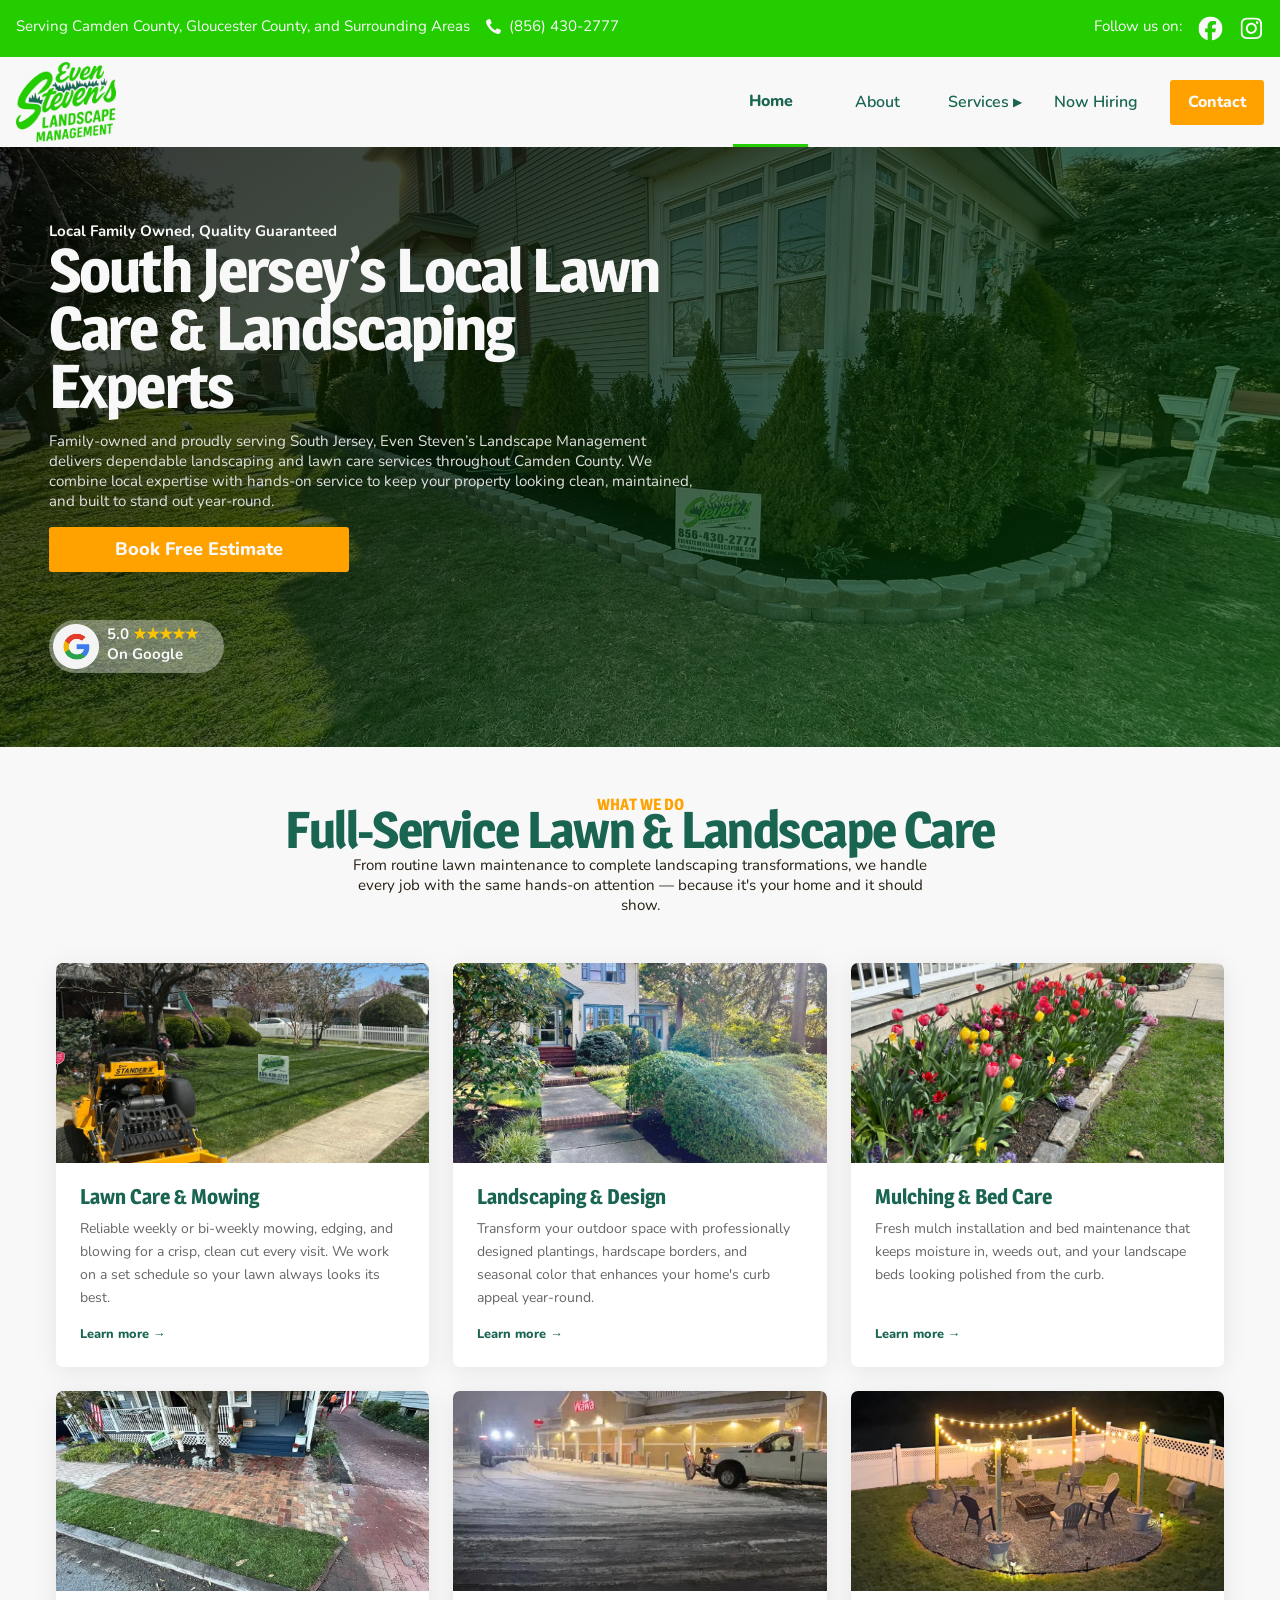
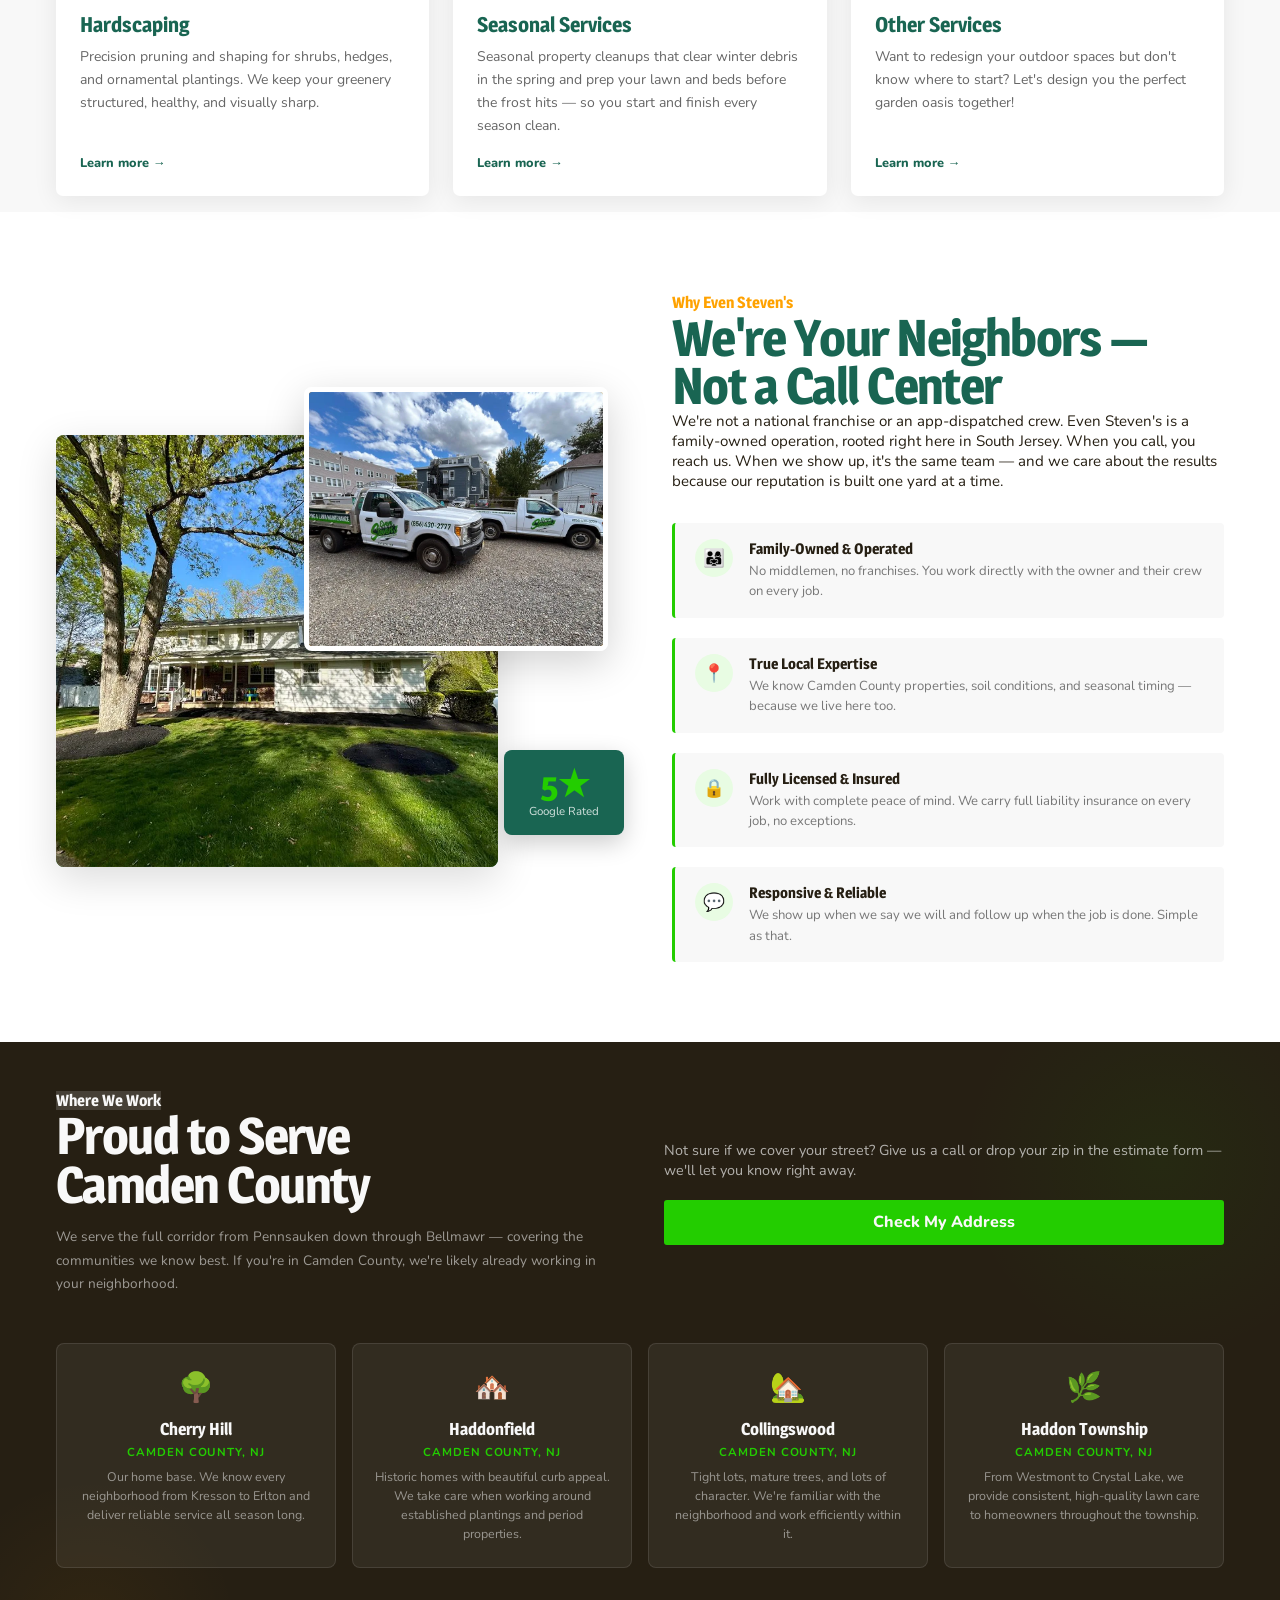
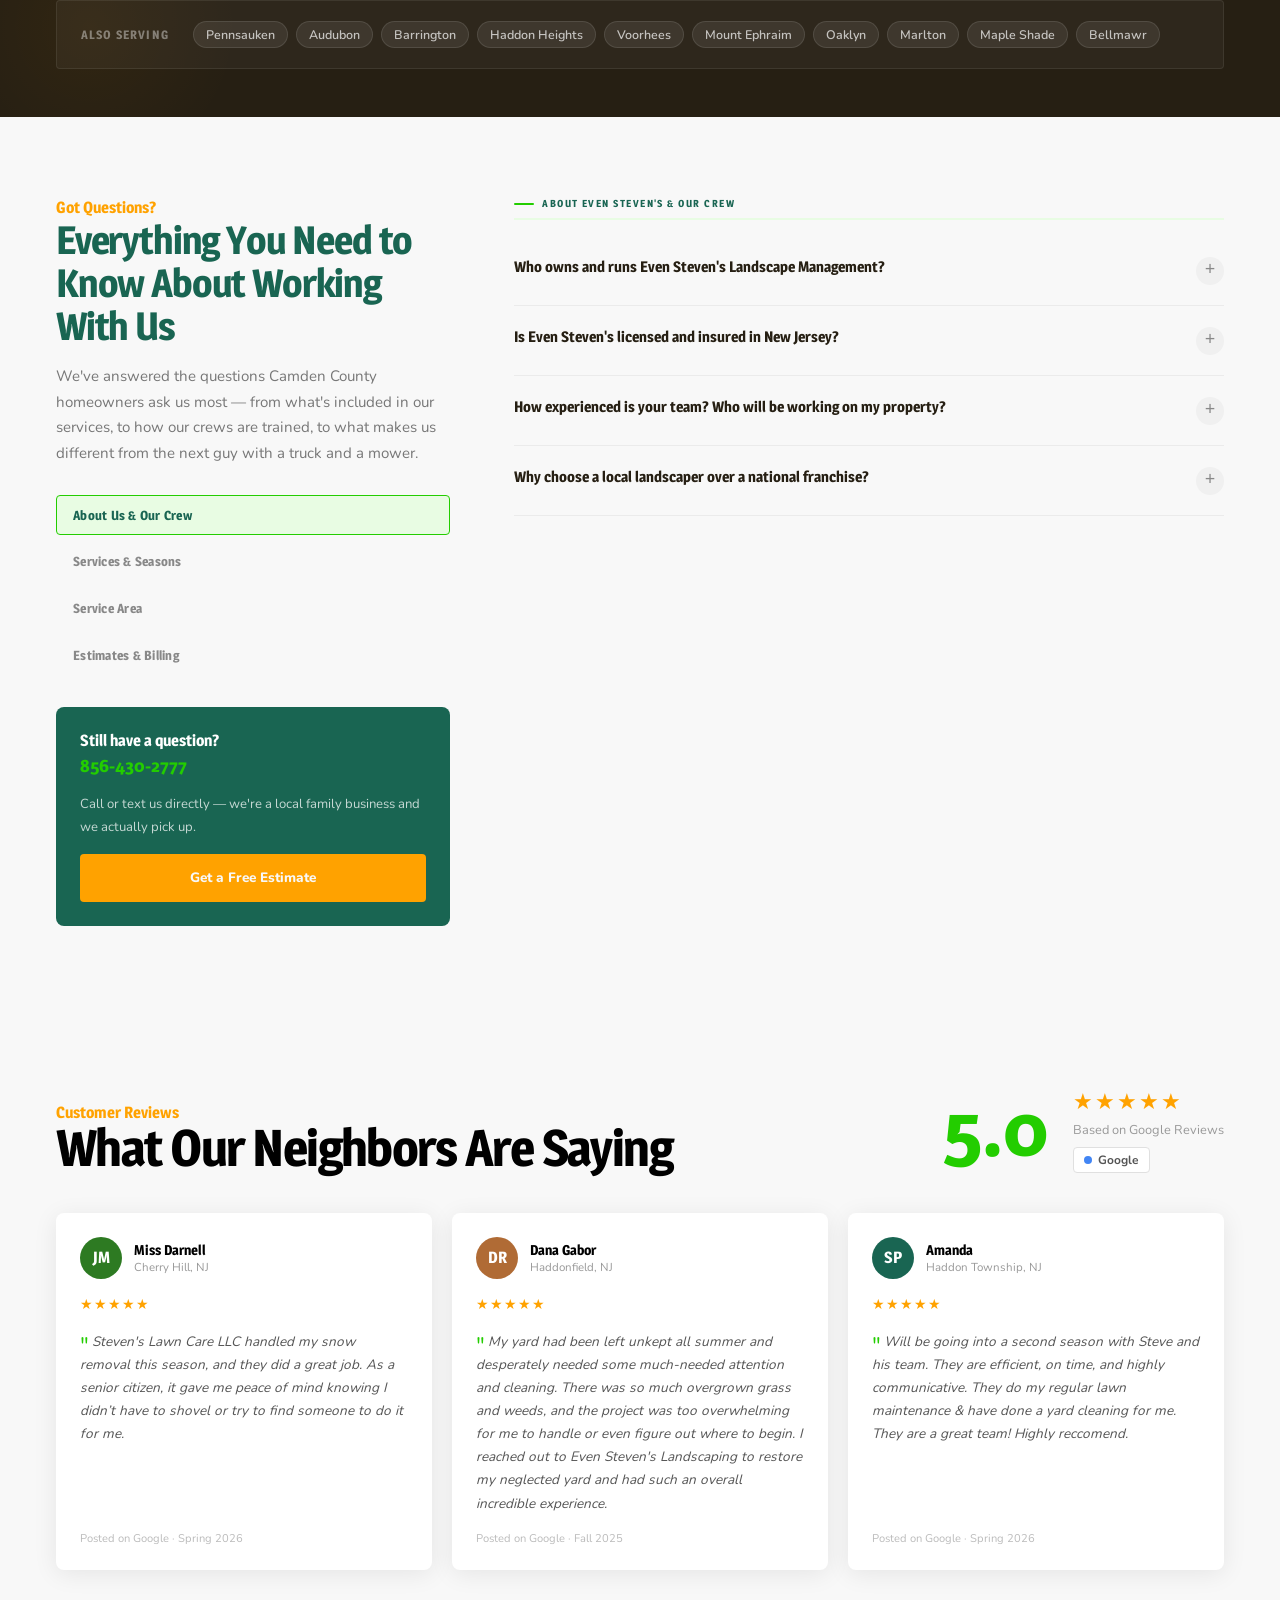
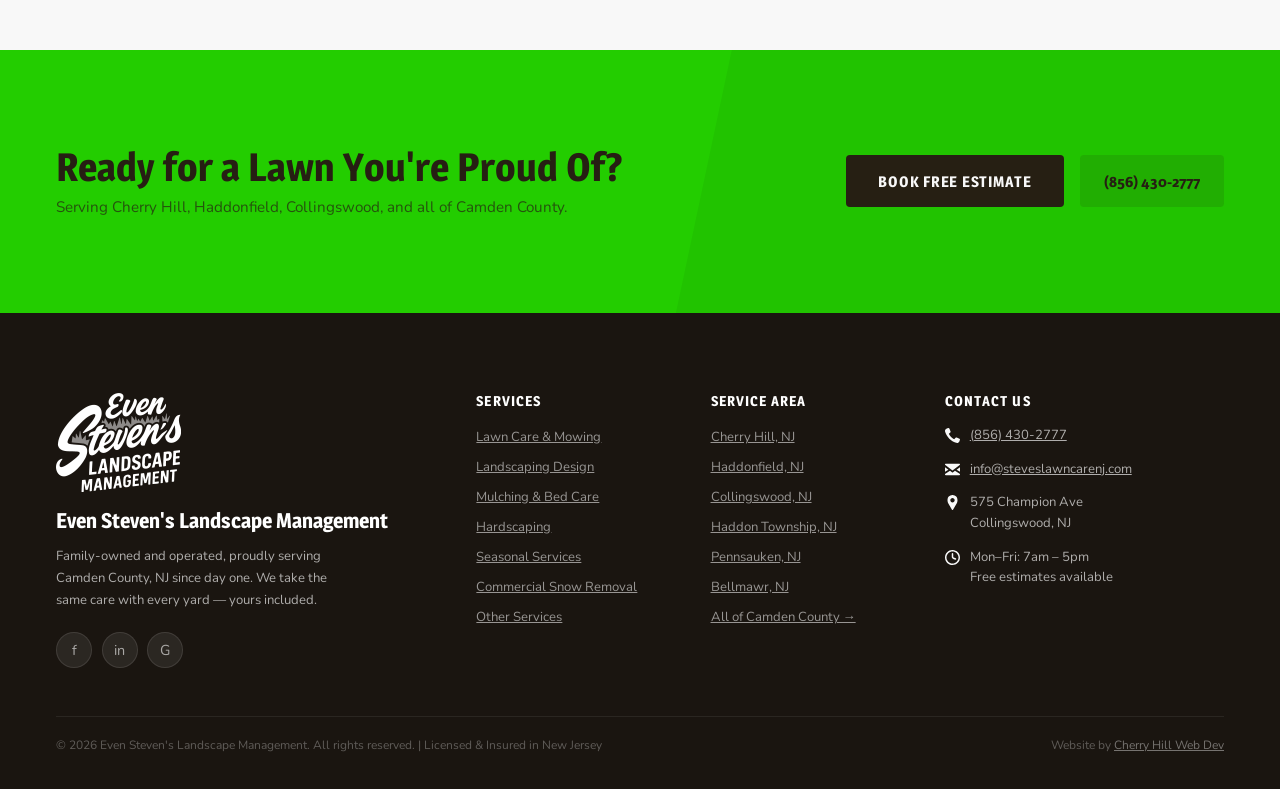
==== commit 8508e75a: "finishing site, optimizing SEO, and committing" ====
--- a/index.html
+++ b/index.html
@@ -3,47 +3,100 @@
 <head>
     <meta charset="UTF-8">
     <meta name="viewport" content="width=device-width, initial-scale=1.0">
-    <meta name="description" content="">
-    <meta name="keywords" content="">
+    <meta name="description" content="Professional lawn care & landscaping in South Jersey. From weekly mowing to custom design, we keep your yard perfect year-round. Get your free estimate today!">
     <meta name="robots" content="index, follow">
     <link rel="preload" href="/fonts/Magra-Bold.woff2" as="font" type="font/woff2" crossorigin="anonymous">
     <link rel="preload" href="/fonts/Nunito-VariableFont_wght.woff2" as="font" type="font/woff2" crossorigin="anonymous">
     <link rel="stylesheet" href="/css/main.css">
     <link rel="stylesheet" href="/css/local.css">
-    <link rel="icon" type="image/svg+xml" href="">
-    <link rel="canonical" href="">
+    <link rel="canonical" href="https://evenstevenslandscaping.com">
 
     <link rel="preload"
       as="image"
       href="/img/index/hero-img.webp"
-      imagesrcset="/img/index/hero-img-330.webp 550w, /img/index/hero-img.webp 1000w"
-      imagesizes="(max-width: 550px) 550px, 1000px"
+      imagesrcset="/img/index/hero-img-550.webp 550w, /img/index/hero-img-1000.webp 1000w, /img/index/hero-img.webp 2048w"
+      imagesizes="(max-width: 550px) 550px, (max-width: 1024px) 1000px, 2048px"
       fetchpriority="high">
 
-    <meta property="og:title" content="">
-    <meta property="og:description" content="">
-    <meta property="og:image" content="">
-    <meta property="og:url" content="">
+    <meta property="og:title" content="Even Steven’s Landscape Management | South Jersey’s Yard Experts">
+    <meta property="og:description" content="From weekly mowing to custom landscape design, we keep South Jersey yards beautiful all year. Get your free estimate today!">
     <meta property="og:type" content="website">
-    <meta property="og:site_name" content="">
-
-    <title></title>
+    <meta property="og:url" content="https://evenstevenslandscaping.com/">
+    <meta property="og:image" content="https://evenstevenslandscaping.com/img/hero-img.webp">
+    <meta name="twitter:card" content="summary_large_image">
+    <meta name="twitter:title" content="Even Steven’s Landscape Management | South Jersey">
+    <meta name="twitter:description" content="Professional lawn care & landscaping in South Jersey. From weekly mowing to custom design.">
+    <meta name="twitter:image" content="https://evenstevenslandscaping.com/img/hero-img.webp">
+
+    <link rel="icon" type="image/x-icon" href="/img/favicon.webp">
+    <title>Lawn Care & Landscaping South Jersey | Even Steven's</title>
+    <script type="application/ld+json">
+        {
+            "@context": "https://schema.org",
+            "@graph": [
+                {
+                "@type": "LawnCareService",
+                "@id": "https://evenstevenslandscaping.com/#organization",
+                "name": "Even Steven’s Landscape Management",
+                "alternateName": "Steve's Lawn Care LLC",
+                "url": "https://evenstevenslandscaping.com/",
+                "telePhone": "856-430-2777",
+                "priceRange": "$$",
+                "image": "https://evenstevenslandscaping.com/img/hero-img.web",
+                "logo": {
+                    "@type": "ImageObject",
+                    "url": "https://evenstevenslandscaping.com/img/favicon.webp"
+                },
+                "address": {
+                    "@type": "PostalAddress",
+                    "addressLocality": "Oaklyn",
+                    "addressRegion": "NJ",
+                    "postalCode": "08107",
+                    "addressCountry": "US"
+                },
+                "areaServed": [
+                    "Cherry Hill", "Haddonfield", "Collingswood","Haddon Township", "Camden County", "Gloucester County",
+                ],
+                "sameAs": [
+                    "https://www.facebook.com/profile.php?id=100090442382123",
+                    "https://www.instagram.com/steves.lawn.care.nj/"
+                ]
+                },
+                {
+                "@type": "WebSite",
+                "@id": "https://evenstevenslandscaping.com/#website",
+                "url": "https://evenstevenslandscaping.com/",
+                "name": "Even Steven’s Landscape Management",
+                "publisher": { "@id": "https://evenstevenslandscaping.com/#organization" }
+                },
+                {
+                "@type": "WebPage",
+                "@id": "https://evenstevenslandscaping.com/",
+                "url": "https://evenstevenslandscaping.com/",
+                "name": "Lawn Care & Landscaping South Jersey | Even Steven's",
+                "isPartOf": { "@id": "https://evenstevenslandscaping.com/#website" },
+                "about": { "@id": "https://evenstevenslandscaping.com/#organization" },
+                "description": "Professional lawn care & landscaping in South Jersey. From weekly mowing to custom design, we keep your yard perfect year-round."
+                }
+            ]
+        }
+    </script>
 </head>
     <body>
         <header>
             <div class="header-top flex between">
                 <div class="flex gap-1rm">
-                    <p class="white-font">Serving Camden County, Burlington County, and Surrounding Areas</p>    
+                    <p class="white-font">Serving Camden County, Gloucester County, and Surrounding Areas</p>    
                     <a href="tel:856-430-2777" style="text-decoration: none;"><p class="white-font header-top-phn-holder"><span class='img-wrapper header-top-phn'><img class="header-top-phn" src="/img/icons/phone.svg"></span>(856) 430-2777 </p></a>
                 </div>
                 
                 <div class="socials-holder flex center-justify gap-1rm">
                     <p class="white-font">Follow us on:</p>
                     <div class="img-wrapper header-soc-icon">
-                        <a><img src="/img/icons/facebook.svg"></a>
+                        <a target="_blank" href="https://www.facebook.com/profile.php?id=100090442382123"><img src="/img/icons/facebook.svg"></a>
                     </div>
                     <div class="img-wrapper header-soc-icon">
-                        <a><img src="/img/icons/instagram.svg"></a>
+                        <a target="_blank" href="https://www.instagram.com/evenstevenslandscapemgmt/"><img src="/img/icons/instagram.svg"></a>
                     </div>
                 </div>
             </div>
@@ -65,6 +118,7 @@
                                 <li><a href="/services/south-jersey-mulching.html">Mulching & Bed Care</a></li>
                                 <li><a href="/services/south-jersey-hardscaping.html">Hardscaping</a></li>
                                 <li><a href="/services/south-jersey-seasonal.html">Seasonal Services</a></li>
+                                <li><a href="/services/south-jersey-commercial-snow-removal.html">Commercial Snow Removal</a></li>
                                 <li><a href="/services/south-jersey-other-landscaping-services.html">Other Services</a></li>
                             </ul>
                         </div>
@@ -104,6 +158,9 @@
                                                     <a href="/services/south-jersey-seasonal.html"  class="dropdown-link">Seasonal Services</a>
                                                 </li>
                                                 <li>
+                                                    <a href="/services/south-jersey-commercial-snow-removal.html"  class="dropdown-link">Commercial Snow Removal</a>
+                                                </li>
+                                                <li>
                                                     <a href="/services/south-jersey-other-landscaping-services.html"  class="dropdown-link">Other Services</a>
                                                 </li>
                                             </ul>
@@ -127,7 +184,16 @@
                 <div class="hero">
                     <div class="hero-bg img-wrapper">
                         <picture>
-                            <img src="/img/index/IMG_9871.JPEG">
+                            <source
+                                type="image/webp"
+                                srcset="/img/index/hero-img-550.webp 550w, /img/index/hero-img-1000.webp 1000w, /img/index/hero-img.webp 1920w"
+                                sizes="(max-width: 550px) 550px, (max-width: 1024px) 1000px, 2048px">
+                            <img
+                                src="/img/index/hero-img.webp"
+                                alt="Expert mowed lawn, mulched bed with hardscaping, and landscape design in Camden County by Even Steven's Landscape Management"
+                                width=""
+                                height=""
+                                fetchpriority="high">
                         </picture>
                     </div>
                     <div class="hero-container grid">
@@ -153,12 +219,12 @@
                                 </div>
                             </div>
                         </div>
-                        <div class="hero-right">
+                        <!-- <div class="hero-right">
                             <div class="contact-form-container" id="contact">
                                 <div class="contact-container">
                                     <div class="email-form" id="email-form">
                                         <p class="heading heading-small centered green-font mb-md">Get A Free Quote</p>
-                                        <form action="https://formsubmit.co/matt@cherryhillwebdev.com" method="POST">
+                                        <form action="https://formsubmit.co/" method="POST">
                                             <div class="form-group">
                                                 <div class="form-row">
                                                     <input type="hidden" name="_subject" id="_subject" value="" />
@@ -177,7 +243,7 @@
                                     </div>
                                 </div>
                             </div>
-                        </div>
+                        </div> -->
                     </div>
                 </div>    
             </section>
@@ -213,7 +279,7 @@
                     <div class="service-card-body">
                         <h3 class="green-font">Landscaping &amp; Design</h3>
                         <p>Transform your outdoor space with professionally designed plantings, hardscape borders, and seasonal color that enhances your home's curb appeal year-round.</p>
-                        <span class="svc-learn green-font">Learn more →</span>
+                        <a style="text-decoration: none;" href="/services/south-jersey-landscaping.html"><span class="svc-learn green-font">Learn more →</span></a>
                     </div>
                     </div>
 
@@ -224,7 +290,7 @@
                     <div class="service-card-body">
                         <h3 class="green-font">Mulching &amp; Bed Care</h3>
                         <p>Fresh mulch installation and bed maintenance that keeps moisture in, weeds out, and your landscape beds looking polished from the curb.</p>
-                        <span class="svc-learn green-font">Learn more →</span>
+                        <a style="text-decoration: none;" href="/services/south-jersey-mulching.html"><span class="svc-learn green-font">Learn more →</span></a>
                     </div>
                     </div>
 
@@ -235,7 +301,7 @@
                     <div class="service-card-body">
                         <h3 class="green-font">Hardscaping</h3>
                         <p>Precision pruning and shaping for shrubs, hedges, and ornamental plantings. We keep your greenery structured, healthy, and visually sharp.</p>
-                        <span class="svc-learn green-font">Learn more →</span>
+                        <a style="text-decoration: none;" href="/services/south-jersey-hardscaping.html"><span class="svc-learn green-font">Learn more →</span></a>
                     </div>
                     </div>
 
@@ -246,7 +312,7 @@
                     <div class="service-card-body">
                         <h3 class="green-font">Seasonal Services</h3>
                         <p>Seasonal property cleanups that clear winter debris in the spring and prep your lawn and beds before the frost hits — so you start and finish every season clean.</p>
-                        <span class="svc-learn green-font">Learn more →</span>
+                        <a style="text-decoration: none;" href="/services/south-jersey-seasonal.html"><span class="svc-learn green-font">Learn more →</span></a>
                     </div>
                     </div>
 
@@ -257,7 +323,7 @@
                     <div class="service-card-body">
                         <h3 class="green-font">Other Services</h3>
                         <p>Want to redesign your outdoor spaces but don't know where to start? Let's design you the perfect garden oasis together!</p>
-                        <span class="svc-learn green-font">Learn more →</span>
+                        <a style="text-decoration: none;" href="/services/south-jersey-other-landscaping-services.html"><span class="svc-learn green-font">Learn more →</span></a>
                     </div>
                     </div>
 
@@ -390,7 +456,7 @@
                     <span class="also-tag">Audubon</span>
                     <span class="also-tag">Barrington</span>
                     <span class="also-tag">Haddon Heights</span>
-                    <span class="also-tag">Lawnside</span>
+                    <span class="also-tag">Voorhees</span>
                     <span class="also-tag">Mount Ephraim</span>
                     <span class="also-tag">Oaklyn</span>
                     <span class="also-tag">Marlton</span>
@@ -606,7 +672,7 @@
                                 service areas include:
                                 <br/><br/>
                                 <strong>Cherry Hill · Haddonfield · Collingswood · Haddon Township · 
-                                Audubon · Barrington · Haddon Heights · Lawnside · Mount Ephraim · 
+                                Audubon · Barrington · Haddon Heights · Voorhees · Mount Ephraim · 
                                 Oaklyn · Stratford · Pennsauken · Bellmawr</strong>
                                 <br/><br/>
                                 If your town isn't listed, <a href="tel:8564302777">give us a call</a> — 
@@ -821,9 +887,9 @@
                     <div class="footer-logo-name">Even Steven's Landscape Management</div>
                     <p>Family-owned and operated, proudly serving Camden County, NJ since day one. We take the same care with every yard — yours included.</p>
                     <div class="footer-social">
-                        <a href="#" class="soc-btn"  style="text-decoration: none;" aria-label="Facebook">f</a>
-                        <a href="#" class="soc-btn" style="text-decoration: none;" aria-label="Instagram">in</a>
-                        <a href="#" class="soc-btn" style="text-decoration: none;" aria-label="Google">G</a>
+                        <a target="_blank" href="https://www.facebook.com/profile.php?id=100090442382123" class="soc-btn"  style="text-decoration: none;" aria-label="Facebook">f</a>
+                        <a target="_blank" href="https://www.instagram.com/evenstevenslandscapemgmt/" class="soc-btn" style="text-decoration: none;" aria-label="Instagram">in</a>
+                        <a target="_blank" href="https://share.google/vdDoGLUcUjtM50Yem" class="soc-btn" style="text-decoration: none;" aria-label="Google">G</a>
                     </div>
                 </div>
 
@@ -831,12 +897,13 @@
                 <div class="footer-col">
                 <h4>Services</h4>
                 <ul>
-                    <li><a href="#">Lawn Care &amp; Mowing</a></li>
-                    <li><a href="#">Landscaping Design</a></li>
-                    <li><a href="#">Mulching &amp; Bed Care</a></li>
-                    <li><a href="#">Hardscaping</a></li>
-                    <li><a href="#">Seasonal Services</a></li>
-                    <li><a href="#">Other Services</a></li>
+                    <li><a href="/services/south-jersey-lawncare-mowing.html">Lawn Care &amp; Mowing</a></li>
+                    <li><a href="/services/south-jersey-landscaping.html">Landscaping Design</a></li>
+                    <li><a href="/services/south-jersey-mulching.html">Mulching &amp; Bed Care</a></li>
+                    <li><a href="/services/south-jersey-hardscaping.html">Hardscaping</a></li>
+                    <li><a href="/services/south-jersey-seasonal.html">Seasonal Services</a></li>
+                    <li><a href="/services/south-jersey-commercial-snow-removal.html">Commercial Snow Removal</a></li>
+                    <li><a href="/services/south-jersey-other-landscaping-services.html">Other Services</a></li>
                 </ul>
                 </div>
 
@@ -863,15 +930,15 @@
                 </div>
                 <div class="footer-contact-item">
                     <span class="img-wrapper" style="margin-top: 3px;"><img src="/img/icons/email.svg" style="max-width: 15px;"></span>
-                    <div class="fc-text"><a href="mailto:info@evenstevenslandscape.com">info@evenstevenslandscape.com</a></div>
+                    <div class="fc-text"><a href="mailto:info@steveslawncarenj.com">info@steveslawncarenj.com</a></div>
                 </div>
                 <div class="footer-contact-item">
                     <span class="img-wrapper" style="margin-top: 3px;"><img src="/img/icons/map.svg" style="max-width: 15px;"></span>
-                    <div class="fc-text">Serving Pennsauken to Bellmawr<br/>Camden County, NJ</div>
+                    <div class="fc-text">575 Champion Ave<br/>Collingswood, NJ</div>
                 </div>
                 <div class="footer-contact-item">
                     <span class="img-wrapper" style="margin-top: 3px;"><img src="/img/icons/clock.svg" style="max-width: 15px;"></span>
-                    <div class="fc-text">Mon–Sun: 7am – 7pm<br/>Free estimates available</div>
+                    <div class="fc-text">Mon–Fri: 7am – 5pm<br/>Free estimates available</div>
                 </div>
                 </div>
 
--- a/css/main.css
+++ b/css/main.css
@@ -1368,7 +1368,7 @@
       line-height: 1.05; letter-spacing: -0.02em;
       margin-bottom: 0.75rem;
     }
-    .service-hero-content h1 em { font-style: normal; color: var(--theme); }
+    .service-hero-content h1 em { font-style: normal; color: var(--theme); font-family: var(--theme-font) }
     .service-hero-tagline {
       font-size: clamp(0.9rem, 0.85rem + 0.16vw, 1.1rem);
       color: rgba(255,255,255,0.8); line-height: 1.65; max-width: 540px;
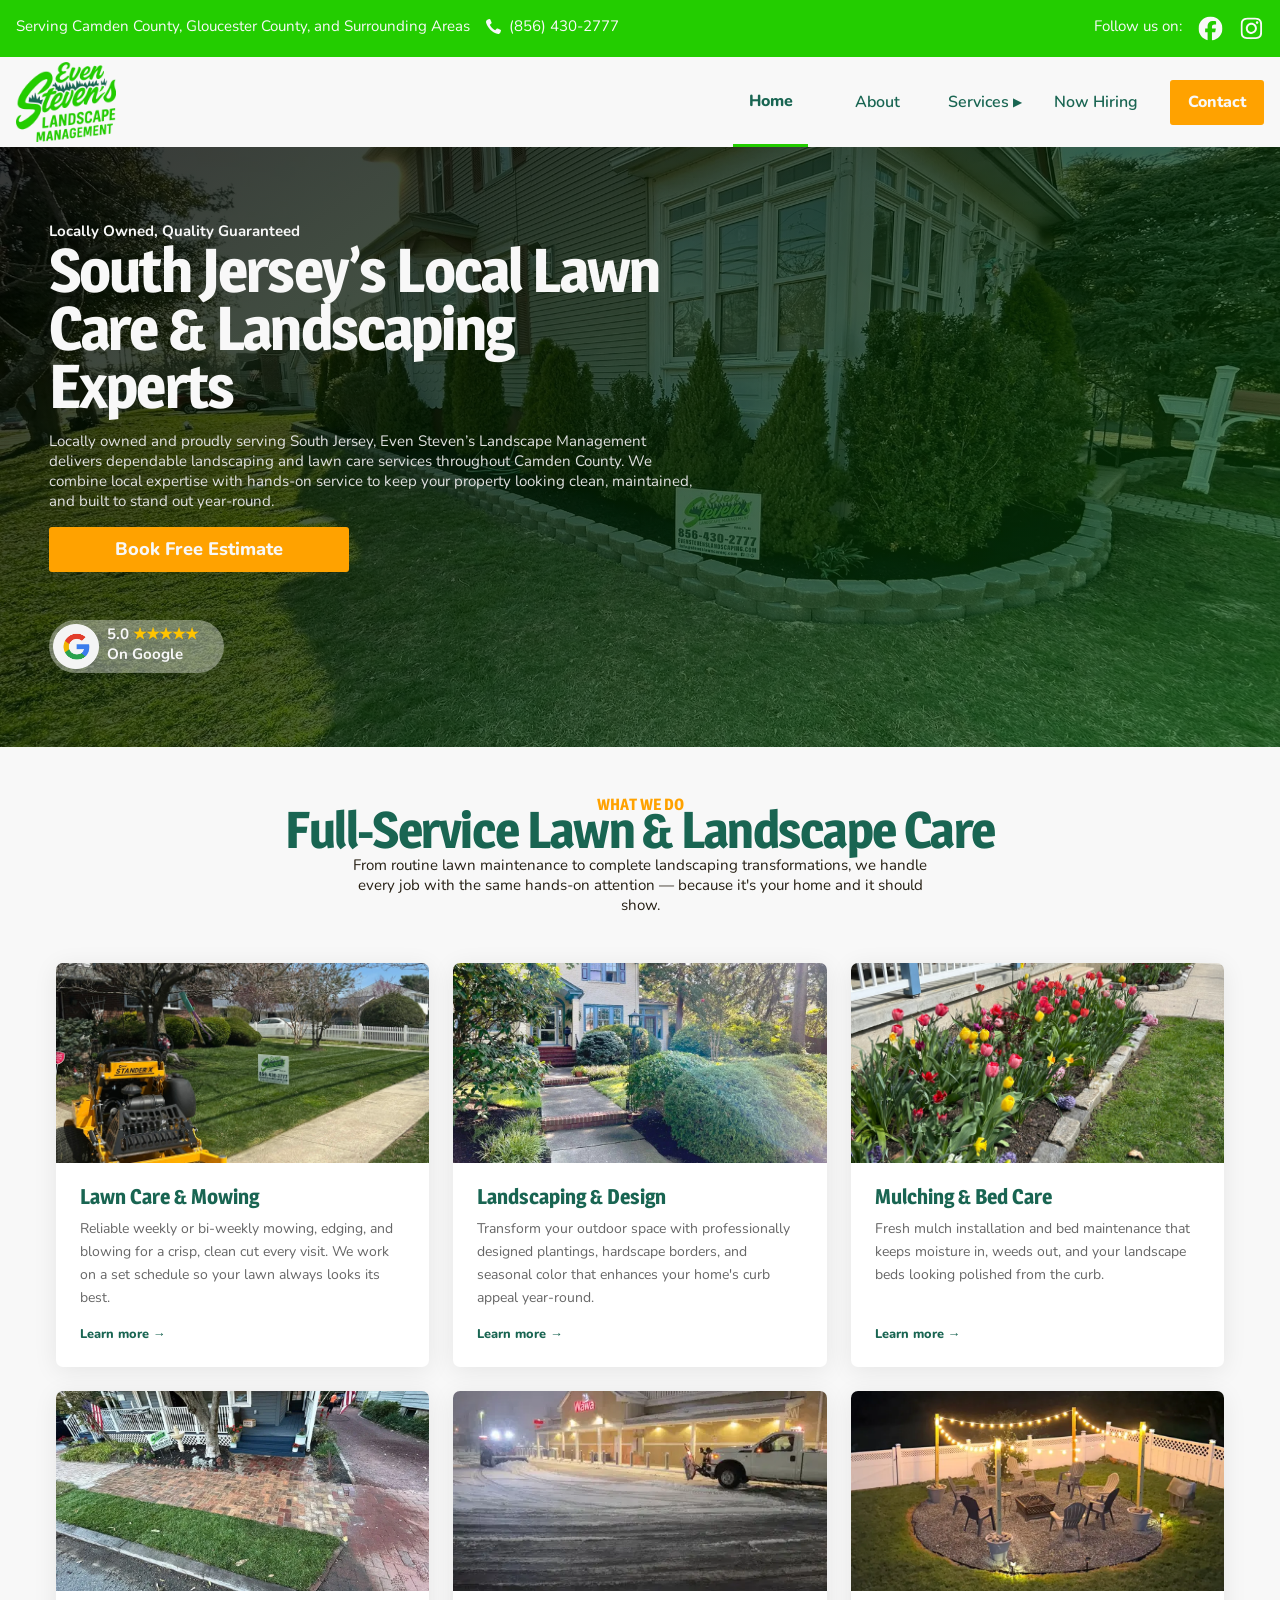
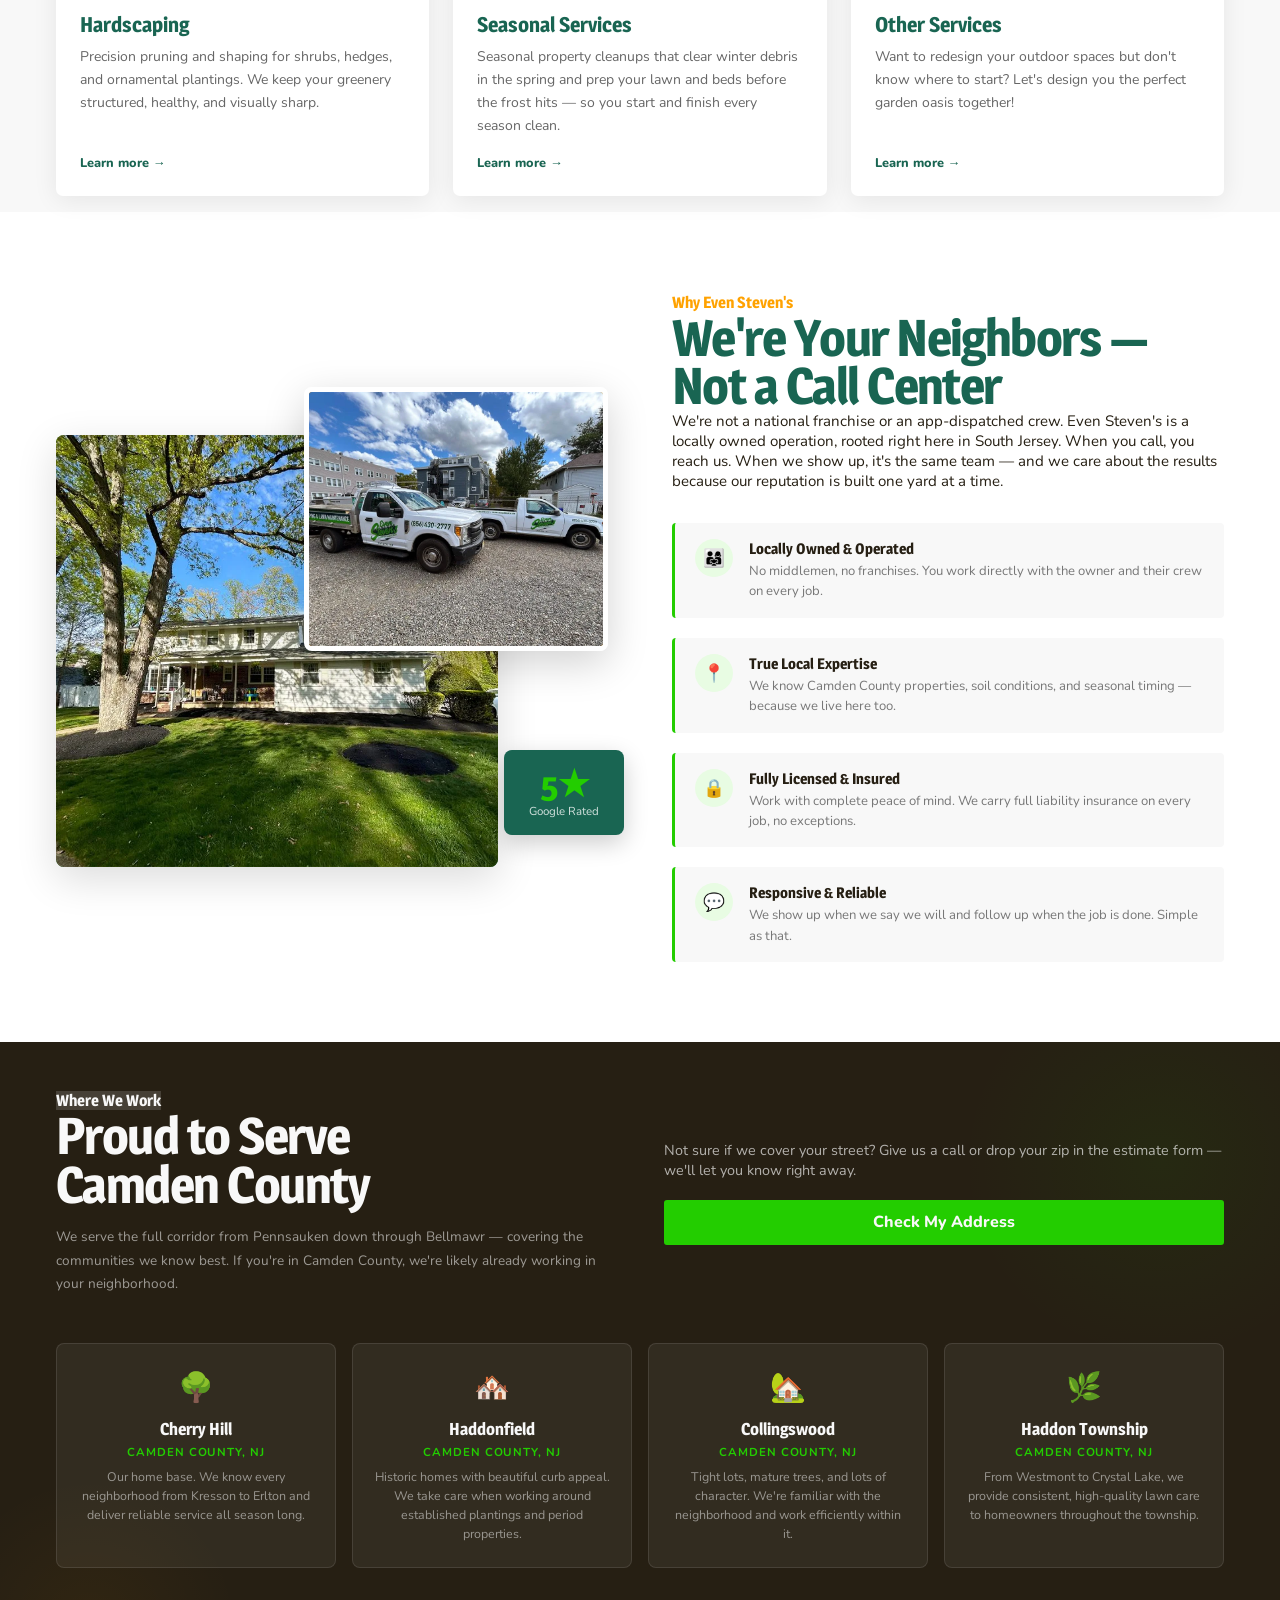
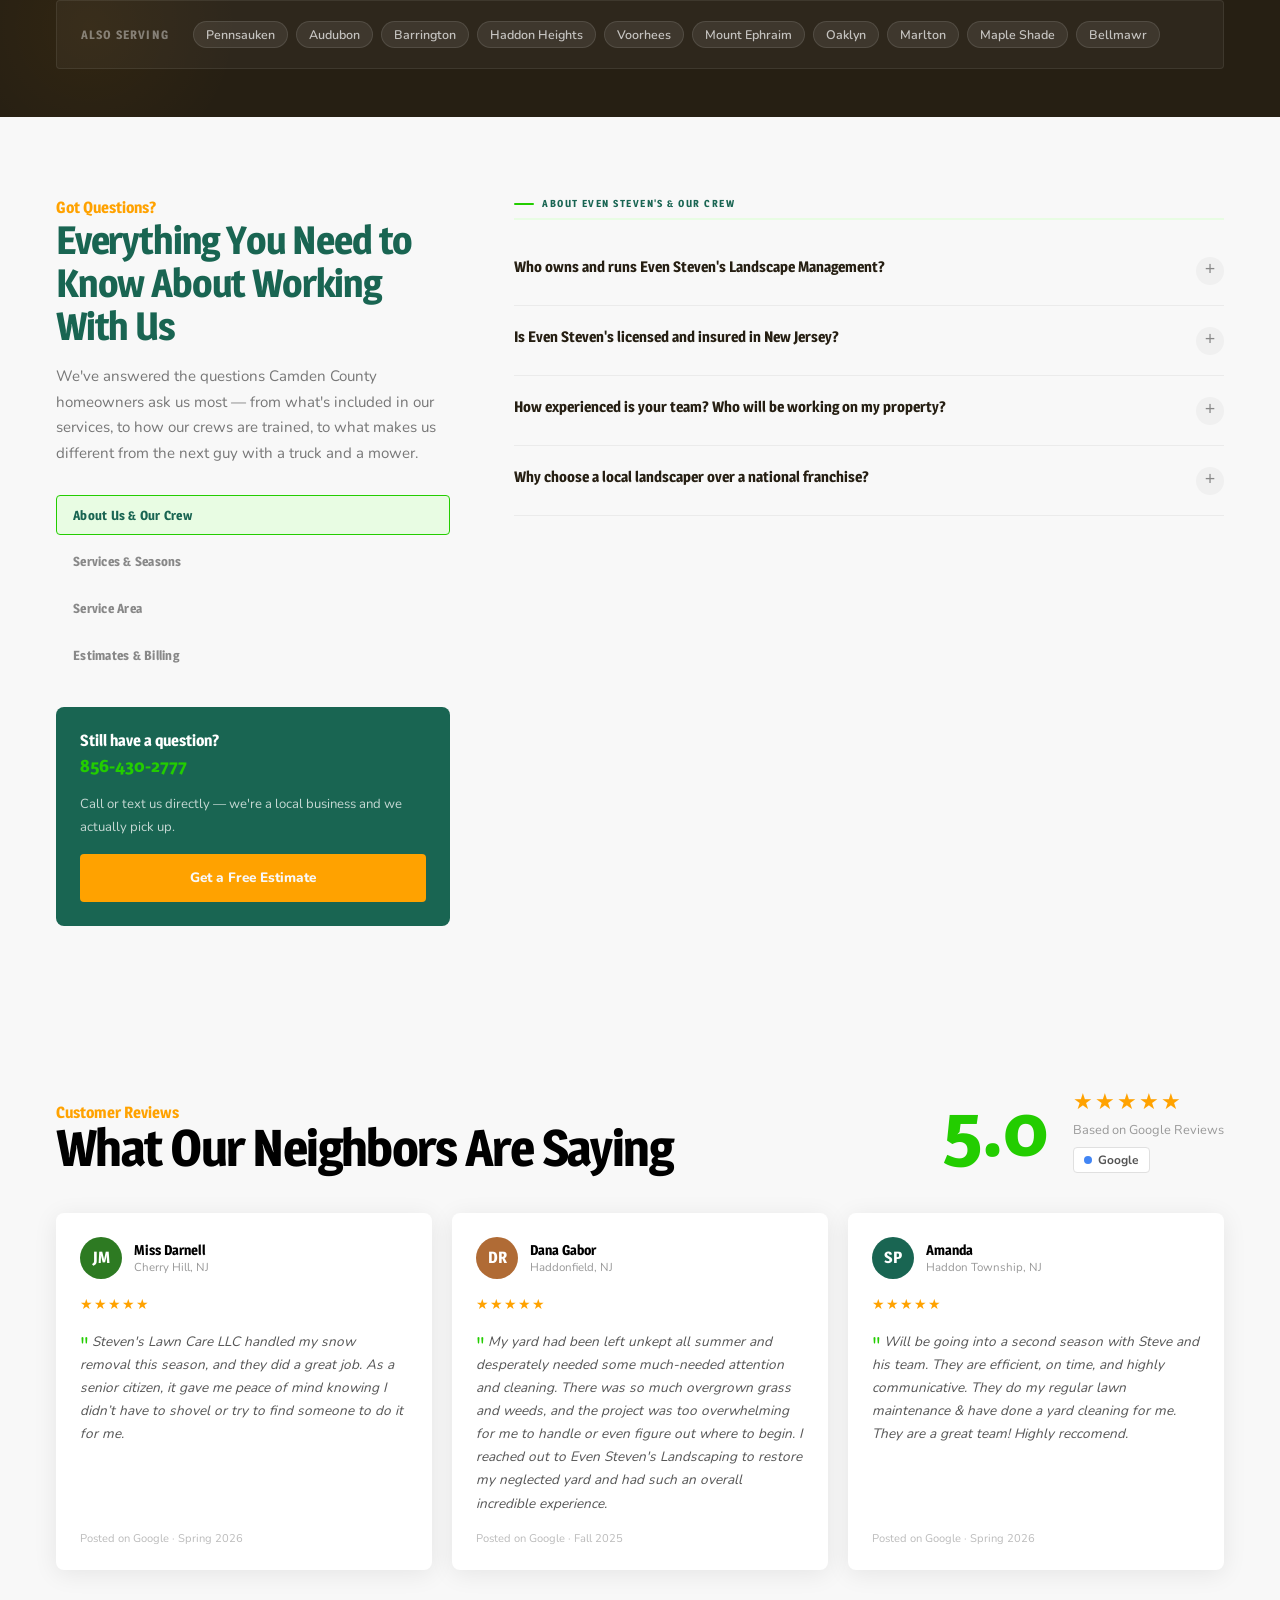
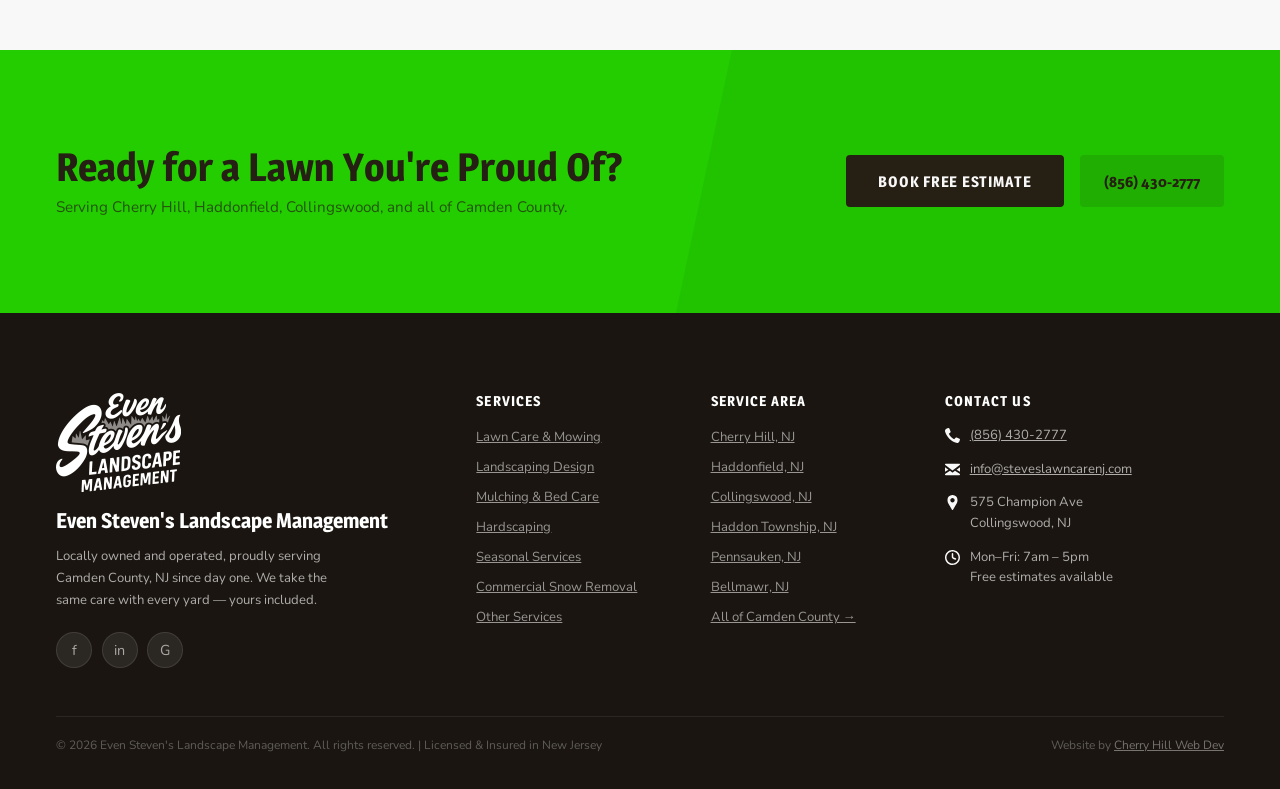
==== commit cb7d9757: "changing family owned to locally owned, and adding his email to the jawn" ====
--- a/index.html
+++ b/index.html
@@ -199,13 +199,13 @@
                     <div class="hero-container grid">
                         <div style="max-width: 650px;">
                             <p class="white-font bold">
-                                Local Family Owned, Quality Guaranteed
+                                Locally Owned, Quality Guaranteed
                             </p>
                             <h1 class="heading hero-heading white-font">
                                 South Jersey’s Local Lawn Care & Landscaping Experts
                             </h1>
                             <p class="mg-font mt-md">
-                                Family-owned and proudly serving South Jersey, Even Steven’s Landscape Management delivers dependable landscaping and lawn care services throughout Camden County. We combine local expertise with hands-on service to keep your property looking clean, maintained, and built to stand out year-round.
+                                Locally owned and proudly serving South Jersey, Even Steven’s Landscape Management delivers dependable landscaping and lawn care services throughout Camden County. We combine local expertise with hands-on service to keep your property looking clean, maintained, and built to stand out year-round.
                             </p>
                             <a href="contact.html" class="header-contact med-scale mt-md" style="max-width: 300px;"><span class="h-con-text">Book Free Estimate</span></a>
                             <div class="google-chip grid">
@@ -355,7 +355,7 @@
                     <div class="leaf-divider"></div>
                     <p class="section-body dg-font">
                         We're not a national franchise or an app-dispatched crew. Even Steven's is a
-                        family-owned operation, rooted right here in South Jersey. When you call, you reach
+                        locally owned operation, rooted right here in South Jersey. When you call, you reach
                         us. When we show up, it's the same team — and we care about the results because
                         our reputation is built one yard at a time.
                     </p>
@@ -364,7 +364,7 @@
                         <div class="why-pillar">
                         <div class="why-pillar-icon">👨‍👩‍👧</div>
                         <div class="why-pillar-text">
-                            <h4>Family-Owned &amp; Operated</h4>
+                            <h4>Locally Owned &amp; Operated</h4>
                             <p>No middlemen, no franchises. You work directly with the owner and their crew on every job.</p>
                         </div>
                         </div>
@@ -502,7 +502,7 @@
                         <div class="faq-cta-card">
                         <div class="faq-cta-name">Still have a question?</div>
                         <a class="faq-cta-phone" href="tel:8564302777">856-430-2777</a>
-                        <p>Call or text us directly — we're a local family business and we actually pick up.</p>
+                        <p>Call or text us directly — we're a local business and we actually pick up.</p>
                         <a href="/contact.html" class="cta-btn">Get a Free Estimate</a>
                         </div>
                     </div>
@@ -521,7 +521,7 @@
                             </button>
                             <div class="faq-answer">
                             <div class="faq-answer-inner">
-                                Even Steven's is a <strong>family-owned and operated business</strong> based right here in South Jersey. 
+                                Even Steven's is a <strong>locally owned and operated business</strong> based right here in South Jersey. 
                                 The owner is hands-on and personally involved in the work — you're not dealing with a franchise 
                                 or a corporate dispatch center. When you hire us, you're working directly with the people who 
                                 built this business from the ground up and who stand behind every job we complete.
@@ -885,7 +885,7 @@
                         <img src="/img/even-stevens-logo-white.webp">
                     </div>
                     <div class="footer-logo-name">Even Steven's Landscape Management</div>
-                    <p>Family-owned and operated, proudly serving Camden County, NJ since day one. We take the same care with every yard — yours included.</p>
+                    <p>Locally owned and operated, proudly serving Camden County, NJ since day one. We take the same care with every yard — yours included.</p>
                     <div class="footer-social">
                         <a target="_blank" href="https://www.facebook.com/profile.php?id=100090442382123" class="soc-btn"  style="text-decoration: none;" aria-label="Facebook">f</a>
                         <a target="_blank" href="https://www.instagram.com/evenstevenslandscapemgmt/" class="soc-btn" style="text-decoration: none;" aria-label="Instagram">in</a>
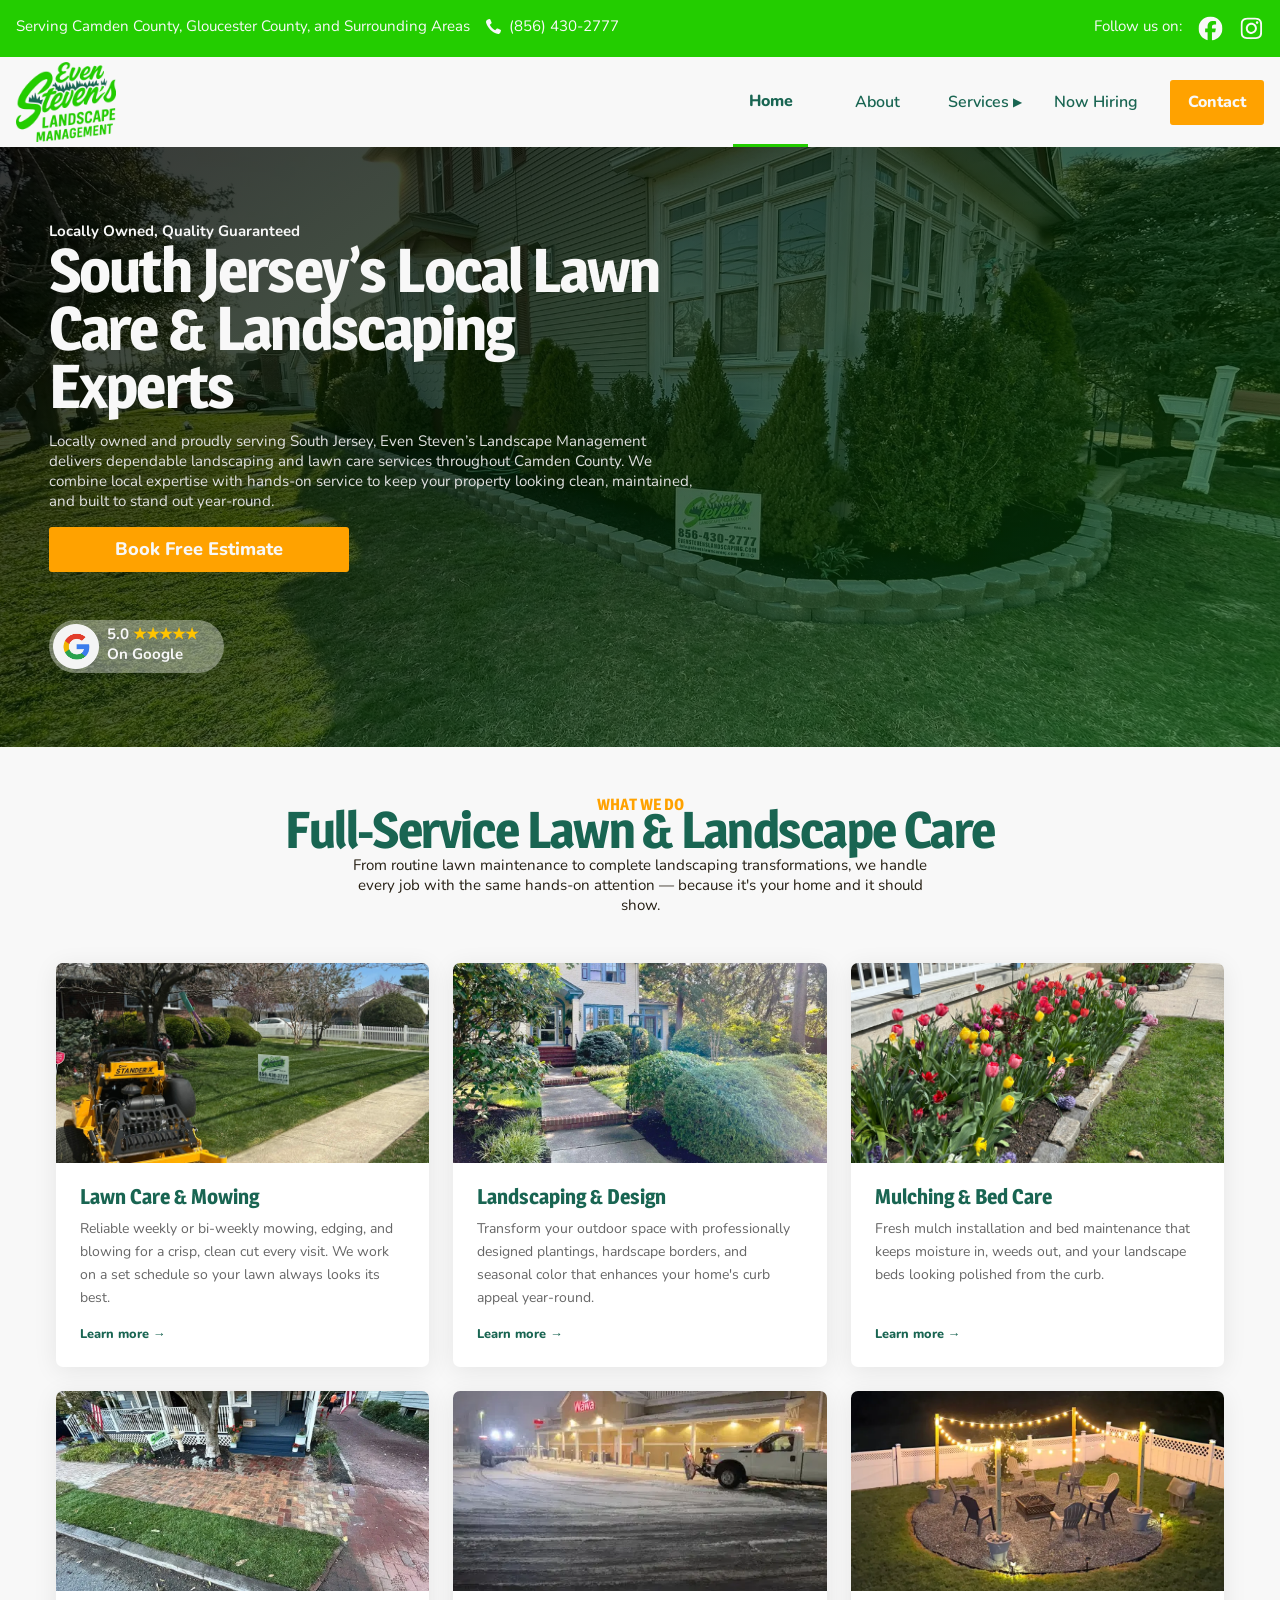
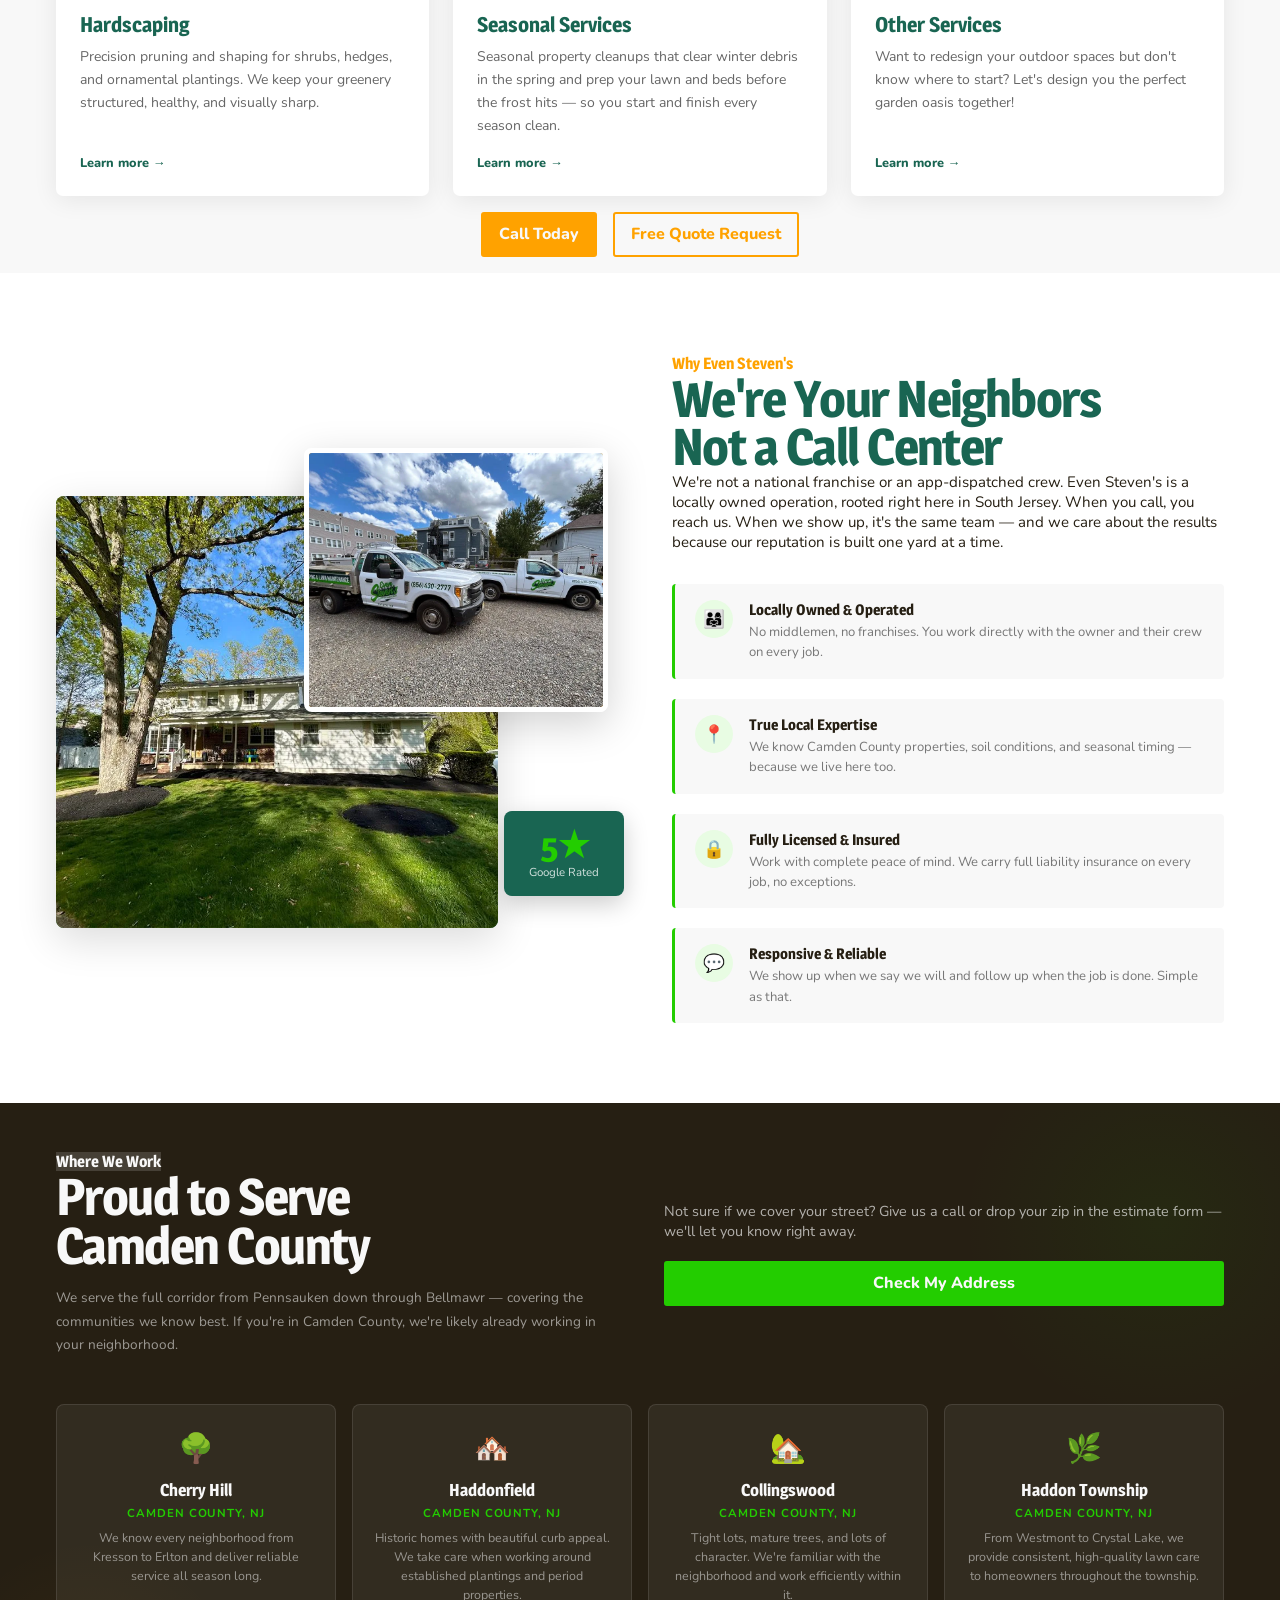
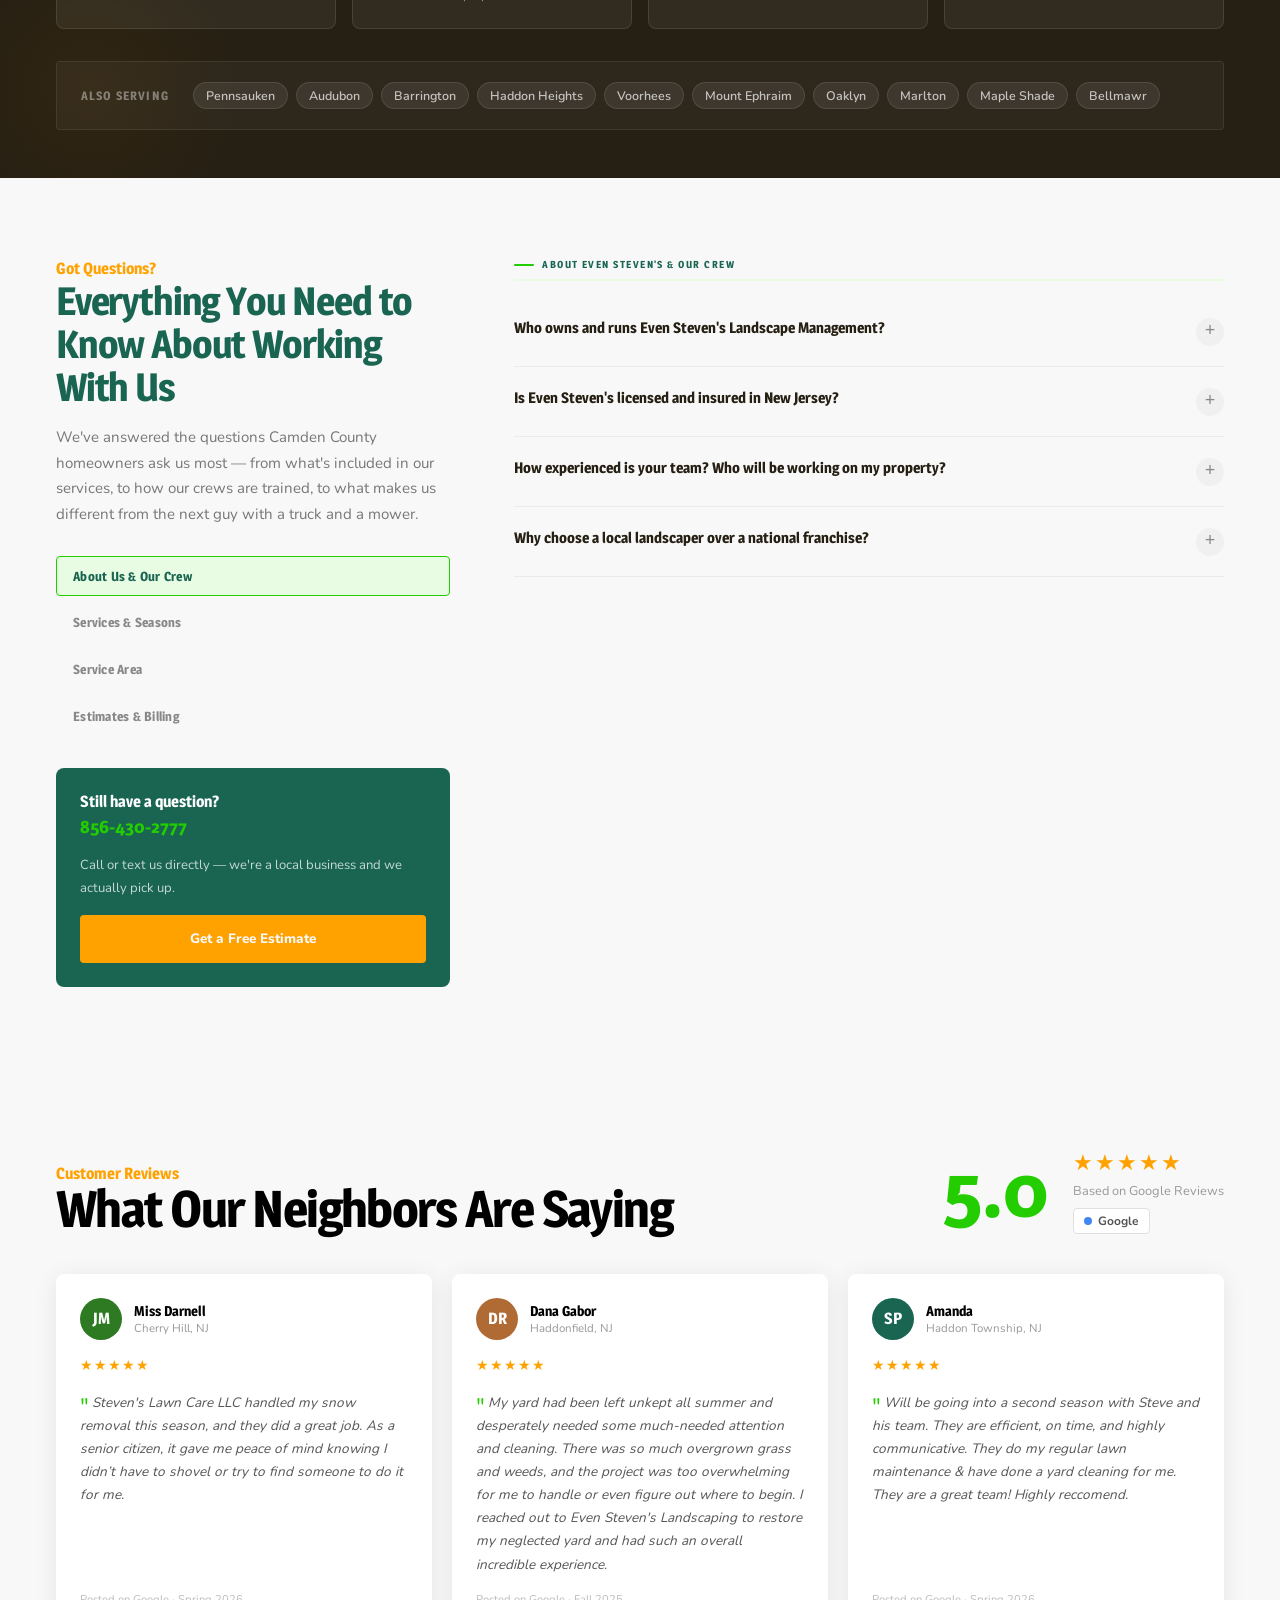
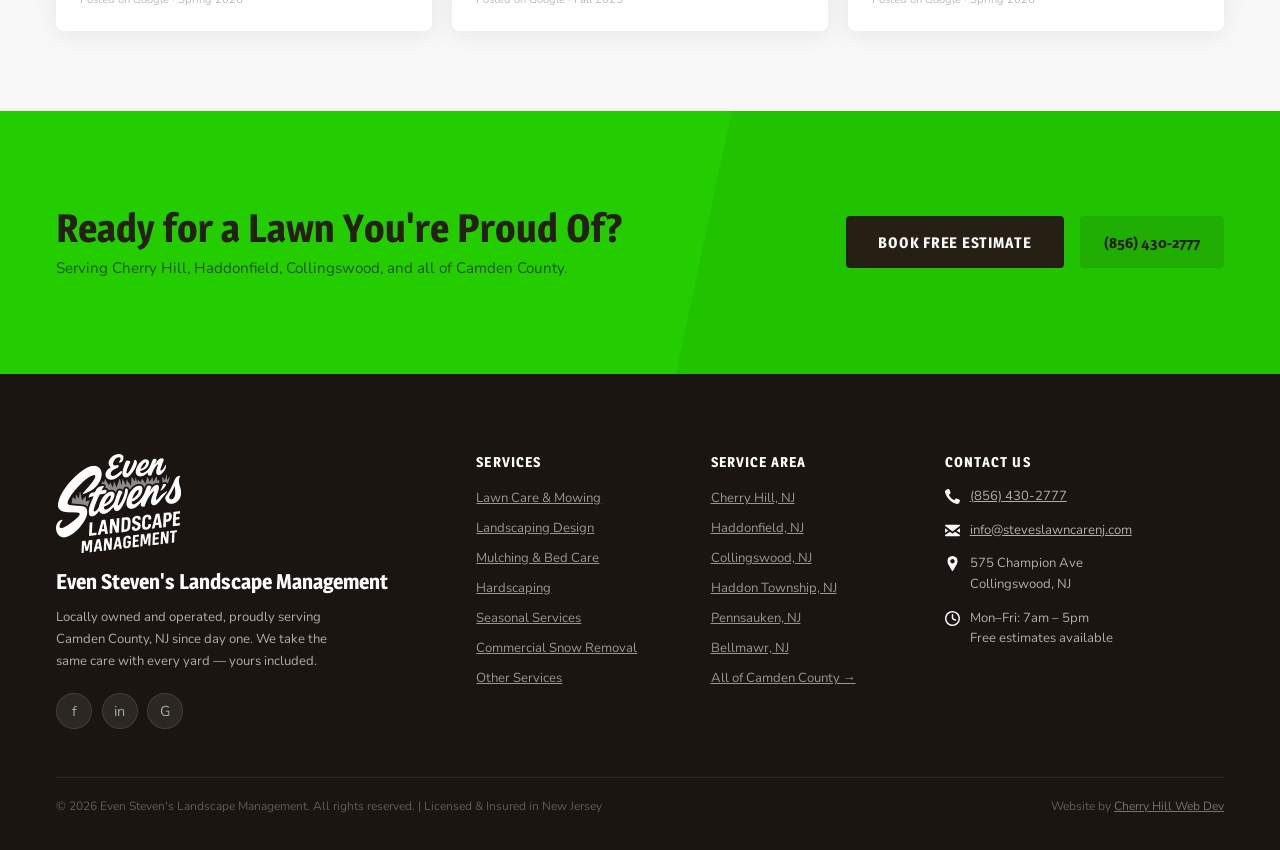
==== commit abc1ea0a: "adding photos, CTA buttons, and editing copy" ====
--- a/index.html
+++ b/index.html
@@ -249,85 +249,89 @@
             </section>
             <section class="services-section" id="services">
                 <div class="content-container">
-                <div class="section-header centered">
-                    <span class="section-label">WHAT WE DO</span>
-                    <h2 class="heading centered green-font">Full-Service Lawn &amp; Landscape Care</h2>
-                    <div class="leaf-divider centered"></div>
-                    <p class="section-body auto-margin dg-font" style="max-width:580px;">
-                    From routine lawn maintenance to complete landscaping transformations,
-                    we handle every job with the same hands-on attention — because it's your home and it should show.
-                    </p>
-                </div>
-
-                <div class="services-grid">
-
-                    <div class="service-card">
-                    <div class="service-card-img img-wrapper">
-                        <img src="/img/index/service-cards/mowing.JPEG">
-                    </div>
-                    <div class="service-card-body">
-                        <h3 class="green-font">Lawn Care &amp; Mowing</h3>
-                        <p>Reliable weekly or bi-weekly mowing, edging, and blowing for a crisp, clean cut every visit. We work on a set schedule so your lawn always looks its best.</p>
-                        <a style="text-decoration: none;" href="/services/south-jersey-lawncare-mowing.html"><span class="svc-learn green-font">Learn more →</span></a>
-                    </div>
-                    </div>
-
-                    <div class="service-card">
-                    <div class="service-card-img img-wrapper">
-                        <img src='/img/index/service-cards/design.webp'>
-                    </div>
-                    <div class="service-card-body">
-                        <h3 class="green-font">Landscaping &amp; Design</h3>
-                        <p>Transform your outdoor space with professionally designed plantings, hardscape borders, and seasonal color that enhances your home's curb appeal year-round.</p>
-                        <a style="text-decoration: none;" href="/services/south-jersey-landscaping.html"><span class="svc-learn green-font">Learn more →</span></a>
-                    </div>
-                    </div>
-
-                    <div class="service-card">
-                    <div class="service-card-img img-wrapper">
-                        <img src='/img/index/service-cards/mulch.JPEG'>
-                    </div>
-                    <div class="service-card-body">
-                        <h3 class="green-font">Mulching &amp; Bed Care</h3>
-                        <p>Fresh mulch installation and bed maintenance that keeps moisture in, weeds out, and your landscape beds looking polished from the curb.</p>
-                        <a style="text-decoration: none;" href="/services/south-jersey-mulching.html"><span class="svc-learn green-font">Learn more →</span></a>
-                    </div>
-                    </div>
-
-                    <div class="service-card">
-                    <div class="service-card-img img-wrapper">
-                        <img src='/img/index/service-cards/hardscaping.webp'>
-                    </div>
-                    <div class="service-card-body">
-                        <h3 class="green-font">Hardscaping</h3>
-                        <p>Precision pruning and shaping for shrubs, hedges, and ornamental plantings. We keep your greenery structured, healthy, and visually sharp.</p>
-                        <a style="text-decoration: none;" href="/services/south-jersey-hardscaping.html"><span class="svc-learn green-font">Learn more →</span></a>
-                    </div>
-                    </div>
-
-                    <div class="service-card">
-                    <div class="service-card-img img-wrapper">
-                        <img src='/img/index/service-cards/seasonal.webp'>
-                    </div>
-                    <div class="service-card-body">
-                        <h3 class="green-font">Seasonal Services</h3>
-                        <p>Seasonal property cleanups that clear winter debris in the spring and prep your lawn and beds before the frost hits — so you start and finish every season clean.</p>
-                        <a style="text-decoration: none;" href="/services/south-jersey-seasonal.html"><span class="svc-learn green-font">Learn more →</span></a>
-                    </div>
-                    </div>
-
-                    <div class="service-card">
-                    <div class="service-card-img img-wrapper">
-                        <img src='/img/index/service-cards/other.webp'>
-                    </div>
-                    <div class="service-card-body">
-                        <h3 class="green-font">Other Services</h3>
-                        <p>Want to redesign your outdoor spaces but don't know where to start? Let's design you the perfect garden oasis together!</p>
-                        <a style="text-decoration: none;" href="/services/south-jersey-other-landscaping-services.html"><span class="svc-learn green-font">Learn more →</span></a>
-                    </div>
-                    </div>
-
-                </div>
+                    <div class="section-header centered">
+                        <span class="section-label">WHAT WE DO</span>
+                        <h2 class="heading centered green-font">Full-Service Lawn &amp; Landscape Care</h2>
+                        <div class="leaf-divider centered"></div>
+                        <p class="section-body auto-margin dg-font" style="max-width:580px;">
+                        From routine lawn maintenance to complete landscaping transformations,
+                        we handle every job with the same hands-on attention — because it's your home and it should show.
+                        </p>
+                    </div>
+
+                    <div class="services-grid">
+
+                        <div class="service-card">
+                        <div class="service-card-img img-wrapper">
+                            <img src="/img/index/service-cards/mowing.JPEG">
+                        </div>
+                        <div class="service-card-body">
+                            <h3 class="green-font">Lawn Care &amp; Mowing</h3>
+                            <p>Reliable weekly or bi-weekly mowing, edging, and blowing for a crisp, clean cut every visit. We work on a set schedule so your lawn always looks its best.</p>
+                            <a style="text-decoration: none;" href="/services/south-jersey-lawncare-mowing.html"><span class="svc-learn green-font">Learn more →</span></a>
+                        </div>
+                        </div>
+
+                        <div class="service-card">
+                        <div class="service-card-img img-wrapper">
+                            <img src='/img/index/service-cards/design.webp'>
+                        </div>
+                        <div class="service-card-body">
+                            <h3 class="green-font">Landscaping &amp; Design</h3>
+                            <p>Transform your outdoor space with professionally designed plantings, hardscape borders, and seasonal color that enhances your home's curb appeal year-round.</p>
+                            <a style="text-decoration: none;" href="/services/south-jersey-landscaping.html"><span class="svc-learn green-font">Learn more →</span></a>
+                        </div>
+                        </div>
+
+                        <div class="service-card">
+                        <div class="service-card-img img-wrapper">
+                            <img src='/img/index/service-cards/mulch.JPEG'>
+                        </div>
+                        <div class="service-card-body">
+                            <h3 class="green-font">Mulching &amp; Bed Care</h3>
+                            <p>Fresh mulch installation and bed maintenance that keeps moisture in, weeds out, and your landscape beds looking polished from the curb.</p>
+                            <a style="text-decoration: none;" href="/services/south-jersey-mulching.html"><span class="svc-learn green-font">Learn more →</span></a>
+                        </div>
+                        </div>
+
+                        <div class="service-card">
+                        <div class="service-card-img img-wrapper">
+                            <img src='/img/index/service-cards/hardscaping.webp'>
+                        </div>
+                        <div class="service-card-body">
+                            <h3 class="green-font">Hardscaping</h3>
+                            <p>Precision pruning and shaping for shrubs, hedges, and ornamental plantings. We keep your greenery structured, healthy, and visually sharp.</p>
+                            <a style="text-decoration: none;" href="/services/south-jersey-hardscaping.html"><span class="svc-learn green-font">Learn more →</span></a>
+                        </div>
+                        </div>
+
+                        <div class="service-card">
+                        <div class="service-card-img img-wrapper">
+                            <img src='/img/index/service-cards/seasonal.webp'>
+                        </div>
+                        <div class="service-card-body">
+                            <h3 class="green-font">Seasonal Services</h3>
+                            <p>Seasonal property cleanups that clear winter debris in the spring and prep your lawn and beds before the frost hits — so you start and finish every season clean.</p>
+                            <a style="text-decoration: none;" href="/services/south-jersey-seasonal.html"><span class="svc-learn green-font">Learn more →</span></a>
+                        </div>
+                        </div>
+
+                        <div class="service-card">
+                        <div class="service-card-img img-wrapper">
+                            <img src='/img/index/service-cards/other.webp'>
+                        </div>
+                        <div class="service-card-body">
+                            <h3 class="green-font">Other Services</h3>
+                            <p>Want to redesign your outdoor spaces but don't know where to start? Let's design you the perfect garden oasis together!</p>
+                            <a style="text-decoration: none;" href="/services/south-jersey-other-landscaping-services.html"><span class="svc-learn green-font">Learn more →</span></a>
+                        </div>
+                        </div>
+
+                    </div>
+                    <div class="flex center-justify center-align gap-1rm mt-md">
+                        <a href="tel:856-430-2777" class="header-contact"><span class="h-con-text">Call Today</span></a>
+                        <a href="/contact.html" class="header-contact ghost"><span class="h-con-text">Free Quote Request</span></a>
+                    </div>
                 </div>
             </section>
             <section class="why-section" id="why-us">
@@ -351,7 +355,7 @@
                     <!-- Text -->
                     <div class="why-right">
                     <span class="section-label">Why Even Steven's</span>
-                    <h2 class="heading green-font">We're Your Neighbors —<br/>Not a Call Center</h2>
+                    <h2 class="heading green-font">We're Your Neighbors<br/>Not a Call Center</h2>
                     <div class="leaf-divider"></div>
                     <p class="section-body dg-font">
                         We're not a national franchise or an app-dispatched crew. Even Steven's is a
@@ -422,7 +426,7 @@
                     <div class="town-icon">🌳</div>
                     <div class="town-name">Cherry Hill</div>
                     <div class="town-county">Camden County, NJ</div>
-                    <p class="town-desc">Our home base. We know every neighborhood from Kresson to Erlton and deliver reliable service all season long.</p>
+                    <p class="town-desc">We know every neighborhood from Kresson to Erlton and deliver reliable service all season long.</p>
                     </div>
 
                     <div class="town-card">
--- a/css/main.css
+++ b/css/main.css
@@ -306,6 +306,19 @@
 
     &:hover {
         color: var(--theme)
+    }
+}
+
+.header-contact.ghost {
+    color: var(--cta);
+    background-color: var(--off-white);
+
+    &:hover {
+        color: var(--off-white)
+    }
+
+    &::before {
+        background-color: var(--cta);
     }
 }
 
